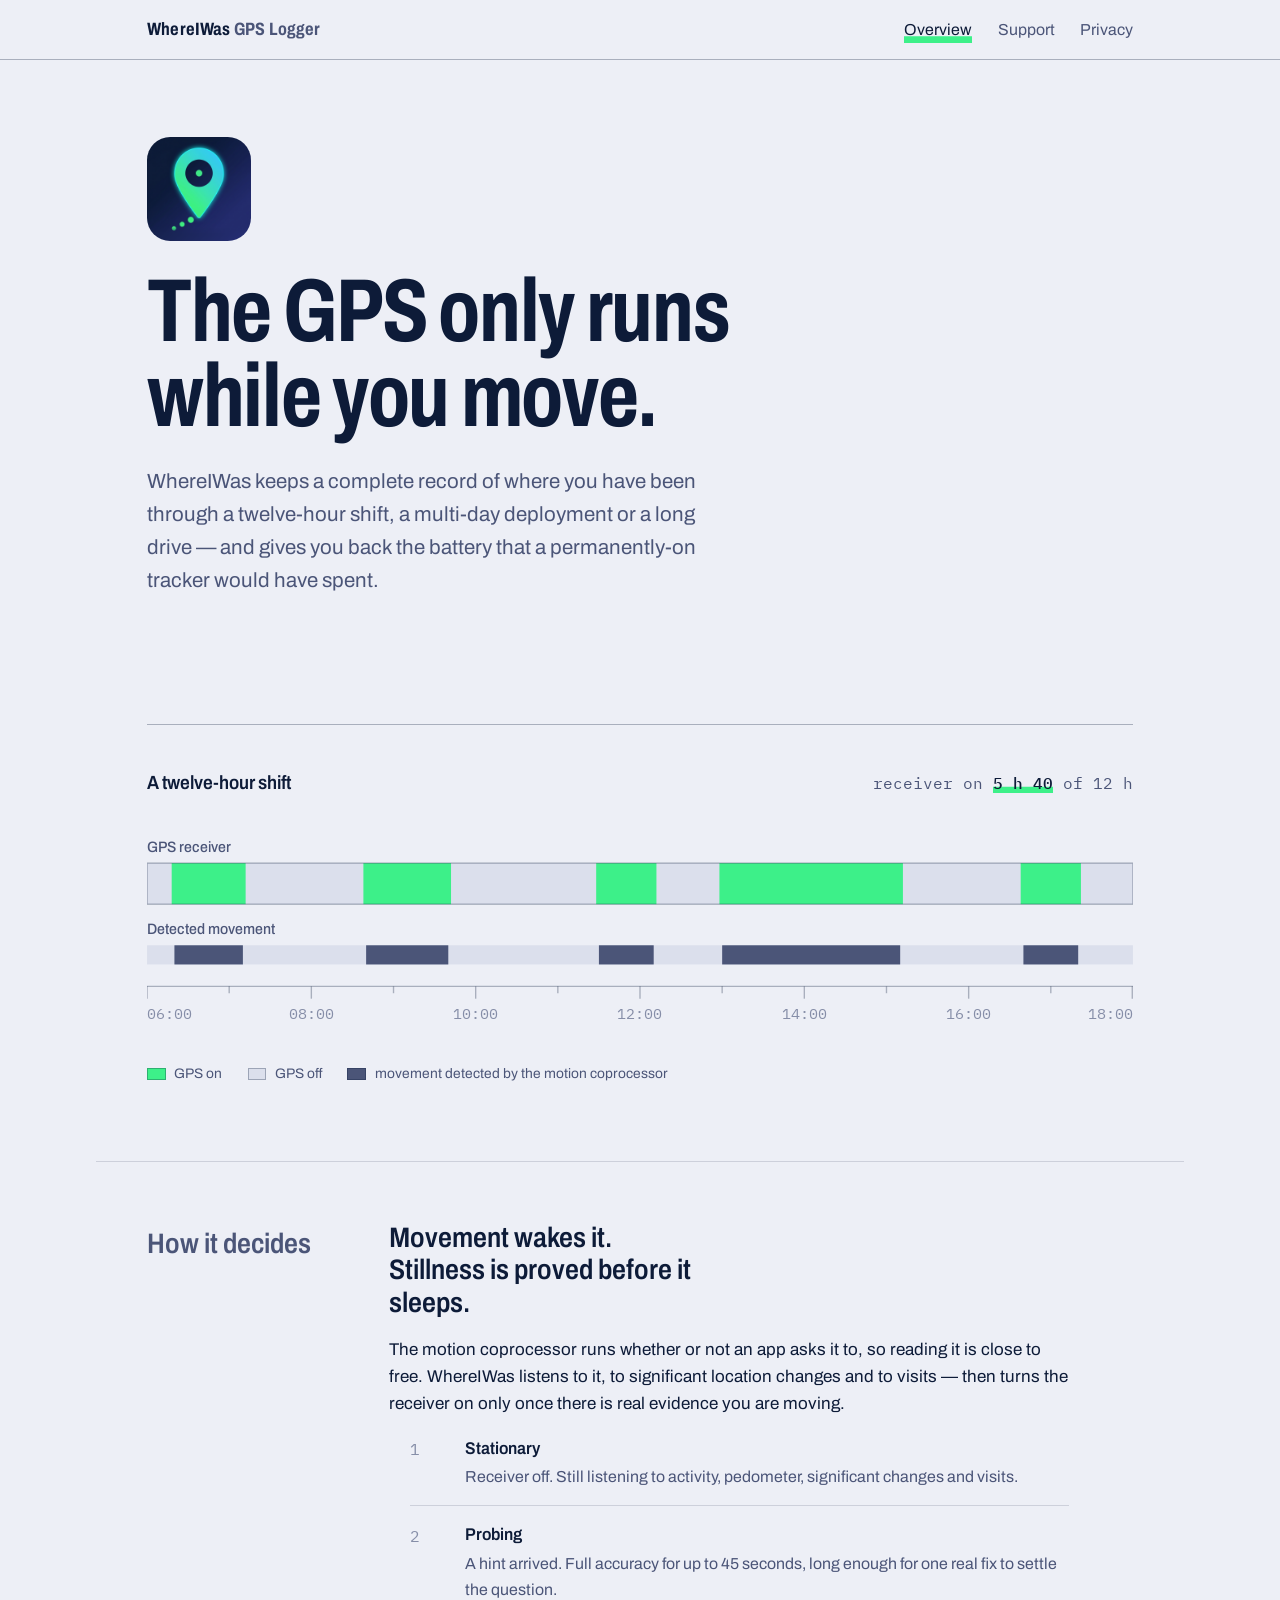
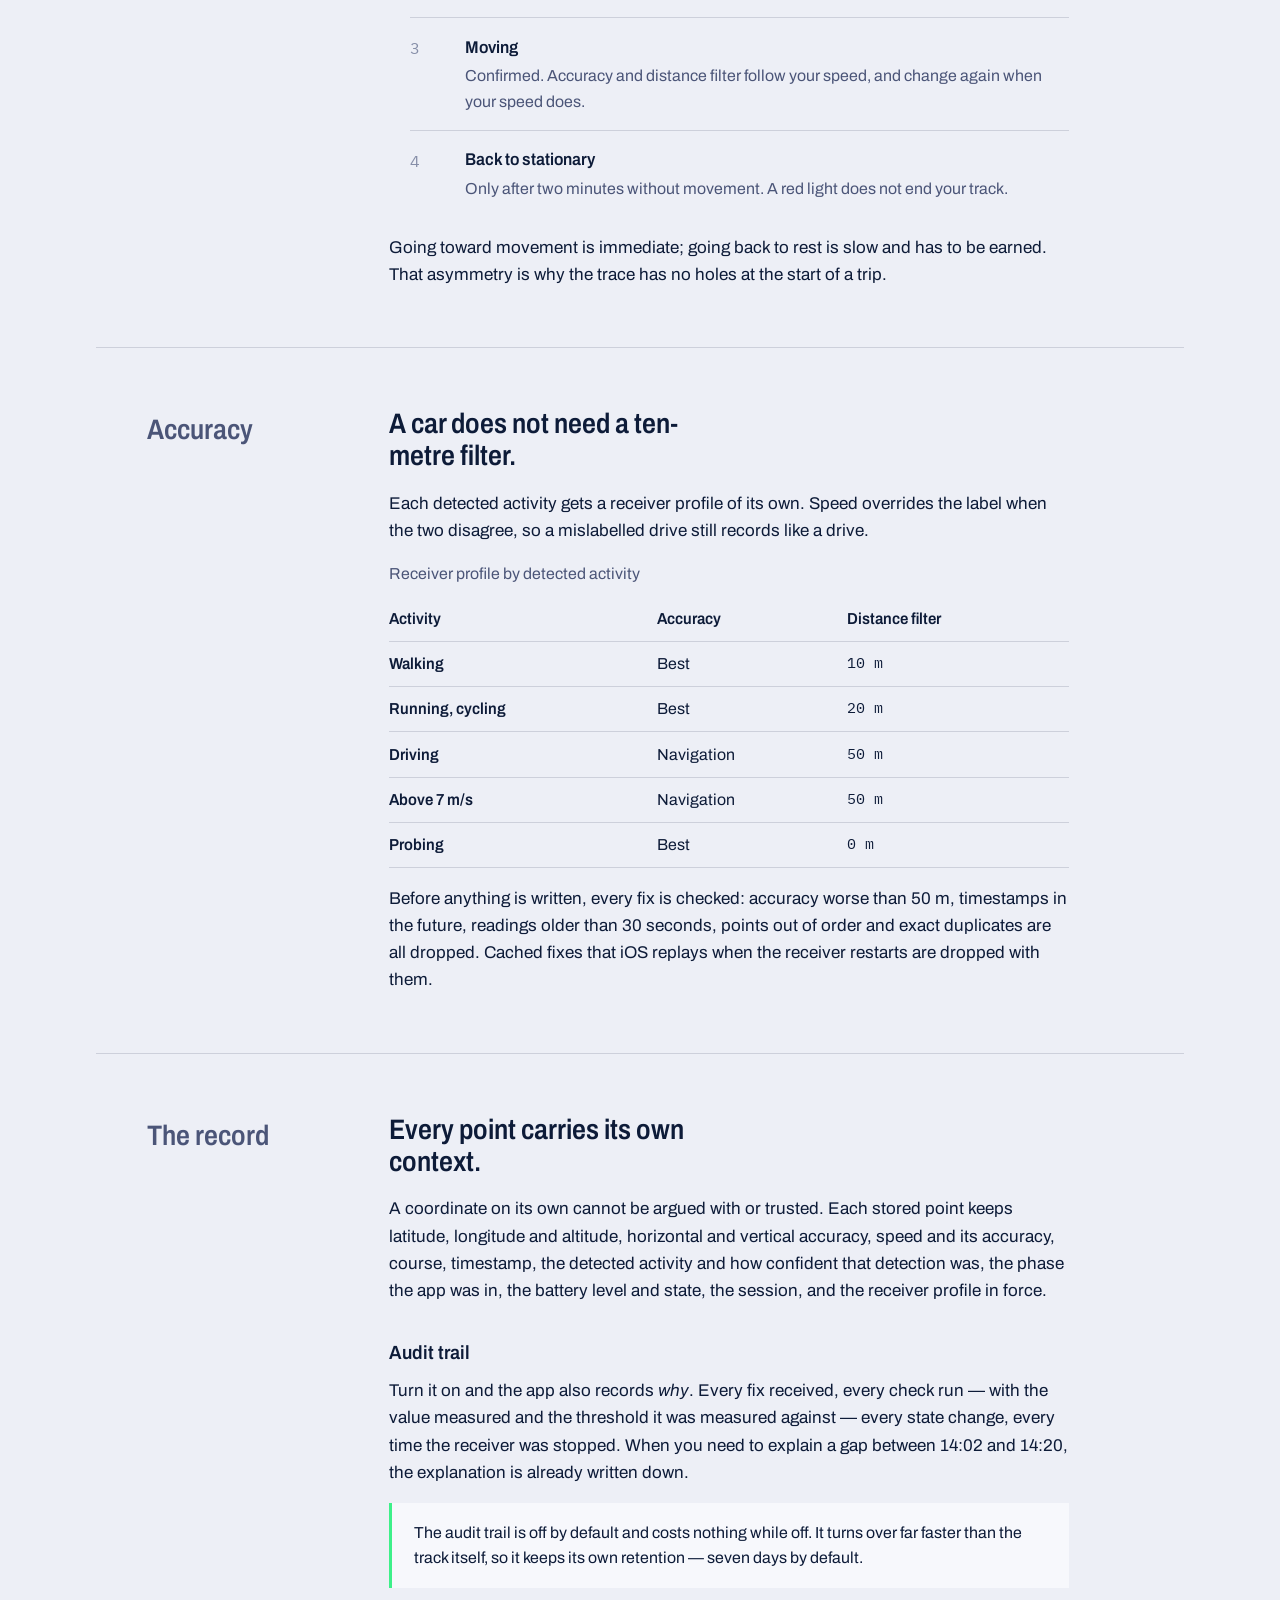
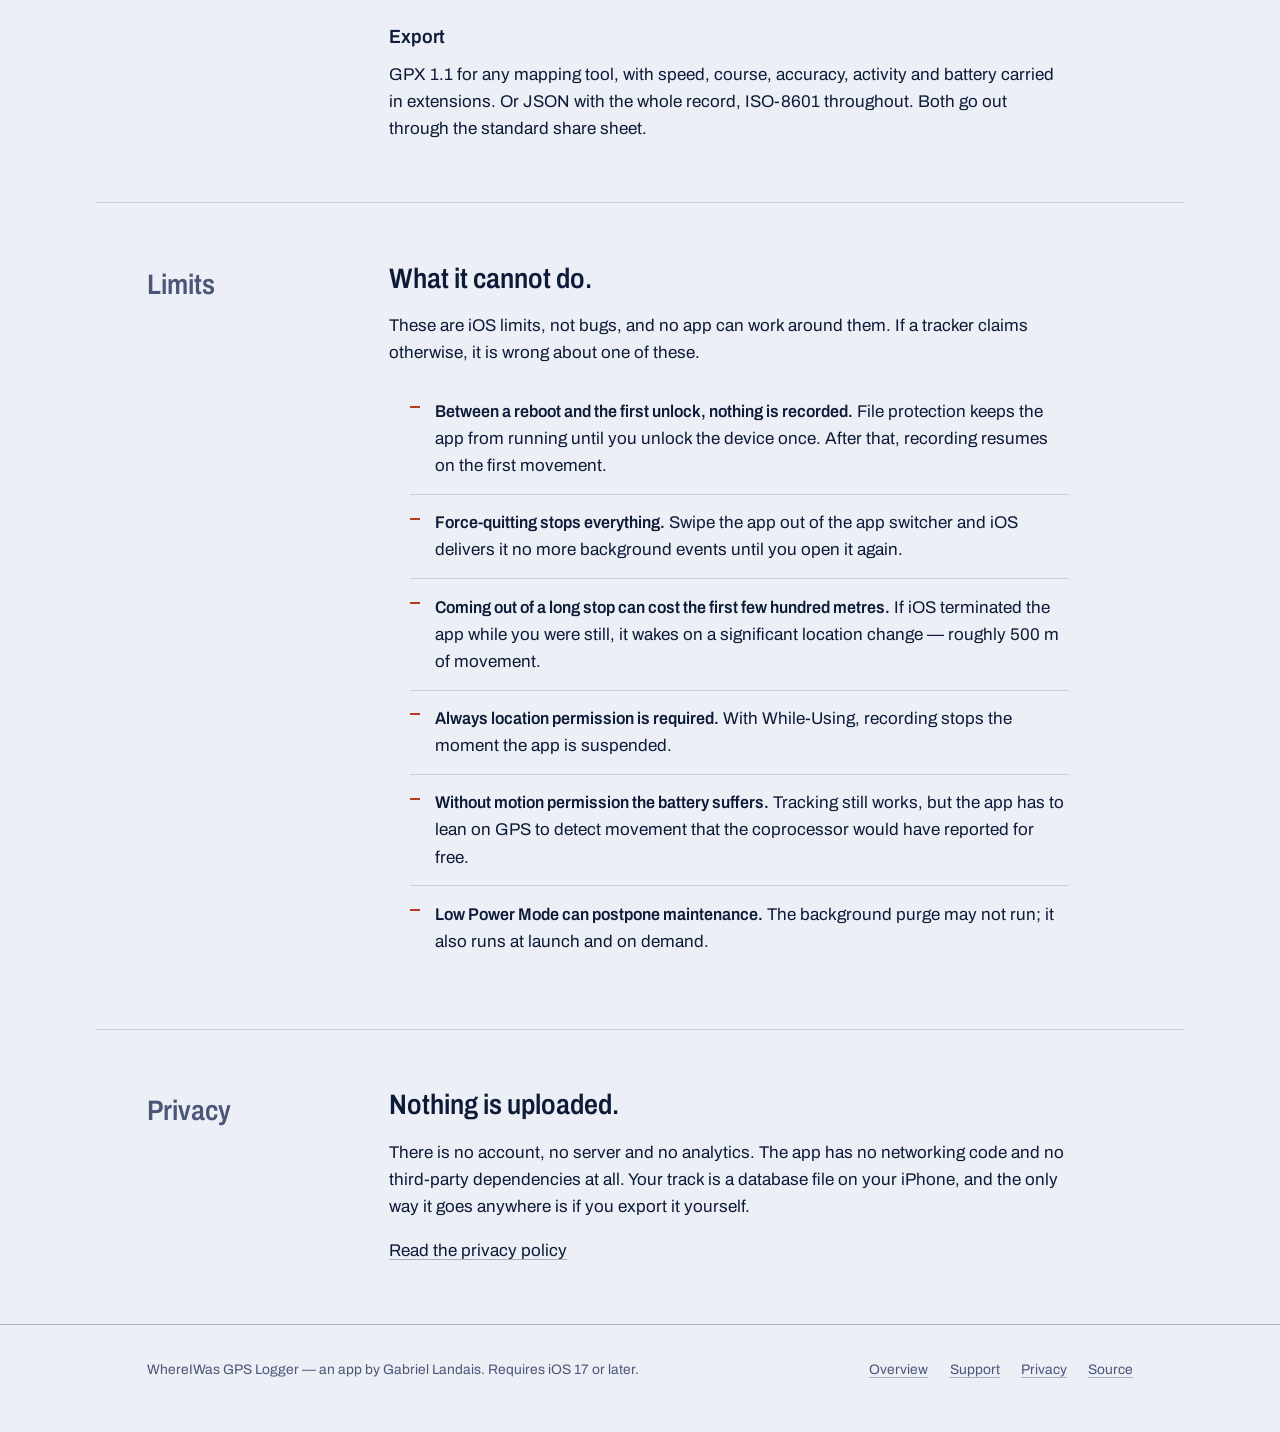
==== docs/index.html @ 90116ef5 "Add app icon and the GitHub Pages site - App icon (1024, no alpha) wired through ASSETCATALOG_COMPIL" ====
<!doctype html>
<html lang="en">
<head>
  <meta charset="utf-8">
  <meta name="viewport" content="width=device-width, initial-scale=1, viewport-fit=cover">
  <title>WhereIWas GPS Logger — the GPS only runs while you move</title>
  <meta name="description" content="An iPhone location logger built for long shifts: the GPS receiver runs only while you actually move, the track survives termination and reboot, and every point is exportable as GPX or JSON. Nothing leaves the device.">
  <link rel="canonical" href="https://glandais.github.io/WhereIWas/">
  <link rel="icon" type="image/png" sizes="180x180" href="assets/appicon-180.png">
  <link rel="apple-touch-icon" href="assets/appicon-180.png">
  <meta name="theme-color" content="#EDEFF6">
  <meta property="og:type" content="website">
  <meta property="og:title" content="WhereIWas GPS Logger">
  <meta property="og:description" content="An iPhone location logger built for long shifts: the GPS receiver runs only while you actually move, the track survives termination and reboot, and every point is exportable as GPX or JSON. Nothing leaves the device.">
  <meta property="og:url" content="https://glandais.github.io/WhereIWas/">
  <link rel="preconnect" href="https://fonts.googleapis.com">
  <link rel="preconnect" href="https://fonts.gstatic.com" crossorigin>
  <link rel="stylesheet" href="assets/style.css">
</head>
<body>
  <header class="masthead">
    <div class="container masthead__inner">
      <a class="wordmark" href="./"><b>WhereIWas</b> <span>GPS Logger</span></a>
      <nav class="nav" aria-label="Primary">
        <a href="./" aria-current="page">Overview</a>
        <a href="support/">Support</a>
        <a href="privacy/">Privacy</a>
      </nav>
    </div>
  </header>
  <main>
    <section class="hero container">
      <img class="hero__icon" src="assets/appicon-512.png" width="112" height="112"
           alt="WhereIWas app icon: a location pin with a fading trail of points behind it.">
      <h1>The GPS only runs while you move.</h1>
      <p>
        WhereIWas keeps a complete record of where you have been through a
        twelve-hour shift, a multi-day deployment or a long drive — and gives
        you back the battery that a permanently-on tracker would have spent.
      </p>
    </section>

    <section class="container">
      <div class="shift">
        <div class="shift__head">
          <h2 class="shift__title">A twelve-hour shift</h2>
          <p class="shift__stat">receiver on <b>5 h 40</b> of 12 h</p>
        </div>
      <svg class="shift__chart" viewBox="0 0 720 152" role="img" aria-labelledby="shift-title shift-desc" preserveAspectRatio="xMidYMid meet">
        <title id="shift-title">GPS activity over a twelve-hour shift</title>
        <desc id="shift-desc">Across a twelve-hour shift the GPS receiver is on for five hours and forty minutes, in five stretches that line up with the periods of detected movement. It is off for the remaining six hours and twenty minutes.</desc>
        <rect x="0" y="22" width="720" height="30" fill="var(--paper-sink)"/>
        <rect x="18" y="22" width="54" height="30" fill="var(--accent)"/>
        <rect x="158" y="22" width="64" height="30" fill="var(--accent)"/>
        <rect x="328" y="22" width="44" height="30" fill="var(--accent)"/>
        <rect x="418" y="22" width="134" height="30" fill="var(--accent)"/>
        <rect x="638" y="22" width="44" height="30" fill="var(--accent)"/>
        <rect x="0" y="22" width="720" height="30" fill="none" stroke="var(--rule-strong)" stroke-width="1"/>
        <rect x="0" y="82" width="720" height="14" fill="var(--paper-sink)"/>
        <rect x="20" y="82" width="50" height="14" fill="var(--ink-mid)"/>
        <rect x="160" y="82" width="60" height="14" fill="var(--ink-mid)"/>
        <rect x="330" y="82" width="40" height="14" fill="var(--ink-mid)"/>
        <rect x="420" y="82" width="130" height="14" fill="var(--ink-mid)"/>
        <rect x="640" y="82" width="40" height="14" fill="var(--ink-mid)"/>
        <line x1="0" y1="112" x2="0" y2="121" stroke="var(--rule-strong)" stroke-width="1"/>
        <text x="0" y="136" text-anchor="start" class="shift__tick">06:00</text>
        <line x1="60" y1="112" x2="60" y2="117" stroke="var(--rule-strong)" stroke-width="1"/>
        <line x1="120" y1="112" x2="120" y2="121" stroke="var(--rule-strong)" stroke-width="1"/>
        <text x="120" y="136" text-anchor="middle" class="shift__tick">08:00</text>
        <line x1="180" y1="112" x2="180" y2="117" stroke="var(--rule-strong)" stroke-width="1"/>
        <line x1="240" y1="112" x2="240" y2="121" stroke="var(--rule-strong)" stroke-width="1"/>
        <text x="240" y="136" text-anchor="middle" class="shift__tick">10:00</text>
        <line x1="300" y1="112" x2="300" y2="117" stroke="var(--rule-strong)" stroke-width="1"/>
        <line x1="360" y1="112" x2="360" y2="121" stroke="var(--rule-strong)" stroke-width="1"/>
        <text x="360" y="136" text-anchor="middle" class="shift__tick">12:00</text>
        <line x1="420" y1="112" x2="420" y2="117" stroke="var(--rule-strong)" stroke-width="1"/>
        <line x1="480" y1="112" x2="480" y2="121" stroke="var(--rule-strong)" stroke-width="1"/>
        <text x="480" y="136" text-anchor="middle" class="shift__tick">14:00</text>
        <line x1="540" y1="112" x2="540" y2="117" stroke="var(--rule-strong)" stroke-width="1"/>
        <line x1="600" y1="112" x2="600" y2="121" stroke="var(--rule-strong)" stroke-width="1"/>
        <text x="600" y="136" text-anchor="middle" class="shift__tick">16:00</text>
        <line x1="660" y1="112" x2="660" y2="117" stroke="var(--rule-strong)" stroke-width="1"/>
        <line x1="719.5" y1="112" x2="719.5" y2="121" stroke="var(--rule-strong)" stroke-width="1"/>
        <line x1="0" y1="112" x2="720" y2="112" stroke="var(--rule-strong)" stroke-width="1"/>
      <text x="720" y="136" text-anchor="end" class="shift__tick">18:00</text>
        <text x="0" y="14" class="shift__band">GPS receiver</text>
        <text x="0" y="74" class="shift__band">Detected movement</text>
      </svg>
        <div class="shift__legend">
          <span><i class="swatch swatch--gps"></i> GPS on</span>
          <span><i class="swatch swatch--idle"></i> GPS off</span>
          <span><i class="swatch swatch--move"></i> movement detected by the motion coprocessor</span>
        </div>
      </div>
    </section>

    <section class="sheet container">
      <div class="sheet__grid">
        <h2 class="sheet__label">How it decides</h2>
        <div class="sheet__body">
          <h2>Movement wakes it. Stillness is proved before it sleeps.</h2>
          <p>
            The motion coprocessor runs whether or not an app asks it to, so
            reading it is close to free. WhereIWas listens to it, to significant
            location changes and to visits — then turns the receiver on only
            once there is real evidence you are moving.
          </p>
          <ol class="states">
            <li>
              <b class="states__name">Stationary</b>
              <span class="states__note">Receiver off. Still listening to activity, pedometer, significant changes and visits.</span>
            </li>
            <li>
              <b class="states__name">Probing</b>
              <span class="states__note">A hint arrived. Full accuracy for up to 45 seconds, long enough for one real fix to settle the question.</span>
            </li>
            <li>
              <b class="states__name">Moving</b>
              <span class="states__note">Confirmed. Accuracy and distance filter follow your speed, and change again when your speed does.</span>
            </li>
            <li>
              <b class="states__name">Back to stationary</b>
              <span class="states__note">Only after two minutes without movement. A red light does not end your track.</span>
            </li>
          </ol>
          <p>
            Going toward movement is immediate; going back to rest is slow and
            has to be earned. That asymmetry is why the trace has no holes at
            the start of a trip.
          </p>
        </div>
      </div>
    </section>

    <section class="sheet container">
      <div class="sheet__grid">
        <h2 class="sheet__label">Accuracy</h2>
        <div class="sheet__body">
          <h2>A car does not need a ten-metre filter.</h2>
          <p>
            Each detected activity gets a receiver profile of its own. Speed
            overrides the label when the two disagree, so a mislabelled drive
            still records like a drive.
          </p>
          <div class="scroll-x">
            <table class="spec">
            <caption>Receiver profile by detected activity</caption>
            <thead>
              <tr><th scope="col">Activity</th><th scope="col">Accuracy</th><th scope="col">Distance filter</th></tr>
            </thead>
            <tbody>
              <tr><th scope="row">Walking</th><td>Best</td><td class="num">10 m</td></tr>
              <tr><th scope="row">Running, cycling</th><td>Best</td><td class="num">20 m</td></tr>
              <tr><th scope="row">Driving</th><td>Navigation</td><td class="num">50 m</td></tr>
              <tr><th scope="row">Above 7 m/s</th><td>Navigation</td><td class="num">50 m</td></tr>
              <tr><th scope="row">Probing</th><td>Best</td><td class="num">0 m</td></tr>
            </tbody>
          </table>
          </div>
          <p>
            Before anything is written, every fix is checked: accuracy worse
            than 50 m, timestamps in the future, readings older than 30 seconds,
            points out of order and exact duplicates are all dropped. Cached
            fixes that iOS replays when the receiver restarts are dropped with
            them.
          </p>
        </div>
      </div>
    </section>

    <section class="sheet container">
      <div class="sheet__grid">
        <h2 class="sheet__label">The record</h2>
        <div class="sheet__body">
          <h2>Every point carries its own context.</h2>
          <p>
            A coordinate on its own cannot be argued with or trusted. Each
            stored point keeps latitude, longitude and altitude, horizontal and
            vertical accuracy, speed and its accuracy, course, timestamp, the
            detected activity and how confident that detection was, the phase
            the app was in, the battery level and state, the session, and the
            receiver profile in force.
          </p>
          <h3>Audit trail</h3>
          <p>
            Turn it on and the app also records <em>why</em>. Every fix
            received, every check run — with the value measured and the
            threshold it was measured against — every state change, every time
            the receiver was stopped. When you need to explain a gap between
            14:02 and 14:20, the explanation is already written down.
          </p>
          <div class="note">
            <p>
              The audit trail is off by default and costs nothing while off.
              It turns over far faster than the track itself, so it keeps its
              own retention — seven days by default.
            </p>
          </div>
          <h3>Export</h3>
          <p>
            GPX 1.1 for any mapping tool, with speed, course, accuracy,
            activity and battery carried in extensions. Or JSON with the whole
            record, ISO-8601 throughout. Both go out through the standard share
            sheet.
          </p>
        </div>
      </div>
    </section>

    <section class="sheet container">
      <div class="sheet__grid">
        <h2 class="sheet__label">Limits</h2>
        <div class="sheet__body">
          <h2>What it cannot do.</h2>
          <p>
            These are iOS limits, not bugs, and no app can work around them. If
            a tracker claims otherwise, it is wrong about one of these.
          </p>
          <ul class="limits">
            <li>
              <b>Between a reboot and the first unlock, nothing is recorded.</b>
              File protection keeps the app from running until you unlock the
              device once. After that, recording resumes on the first movement.
            </li>
            <li>
              <b>Force-quitting stops everything.</b> Swipe the app out of the
              app switcher and iOS delivers it no more background events until
              you open it again.
            </li>
            <li>
              <b>Coming out of a long stop can cost the first few hundred metres.</b>
              If iOS terminated the app while you were still, it wakes on a
              significant location change — roughly 500 m of movement.
            </li>
            <li>
              <b>Always location permission is required.</b> With
              While-Using, recording stops the moment the app is suspended.
            </li>
            <li>
              <b>Without motion permission the battery suffers.</b> Tracking
              still works, but the app has to lean on GPS to detect movement
              that the coprocessor would have reported for free.
            </li>
            <li>
              <b>Low Power Mode can postpone maintenance.</b> The background
              purge may not run; it also runs at launch and on demand.
            </li>
          </ul>
        </div>
      </div>
    </section>

    <section class="sheet container">
      <div class="sheet__grid">
        <h2 class="sheet__label">Privacy</h2>
        <div class="sheet__body">
          <h2>Nothing is uploaded.</h2>
          <p>
            There is no account, no server and no analytics. The app has no
            networking code and no third-party dependencies at all. Your track
            is a database file on your iPhone, and the only way it goes
            anywhere is if you export it yourself.
          </p>
          <p><a href="privacy/">Read the privacy policy</a></p>
        </div>
      </div>
    </section>
  </main>
  <footer class="footer">
    <div class="container footer__inner">
      <span>WhereIWas GPS Logger — an app by Gabriel Landais. Requires iOS 17 or later.</span>
      <nav aria-label="Footer">
        <a href="./">Overview</a>
        <a href="support/">Support</a>
        <a href="privacy/">Privacy</a>
        <a href="https://github.com/glandais/WhereIWas">Source</a>
      </nav>
    </div>
  </footer>
</body>
</html>
---- docs/assets/style.css ----
/* ============================================================
   WhereIWas — design system
   Field instrument. Navy ink on cold paper, pin green from the app icon.
   ============================================================ */

@import url('https://fonts.googleapis.com/css2?family=Archivo:wdth,wght@62..125,400..700&family=IBM+Plex+Mono:wght@400;500&display=swap');

:root {
  /* Sampled from the app icon: navy ground, green-to-cyan pin. */
  --paper:      #EDEFF6;
  --paper-lift: #F7F8FC;
  --paper-sink: #DBDFEC;
  --ink:        #0D1B38;
  --ink-mid:    #4B5578;
  --ink-faint:  #868EA8;
  --accent:     #3DF089;
  --accent-2:   #35CDEC;
  --signal:     #B93A1C;

  --rule:        rgba(13, 27, 56, 0.14);
  --rule-strong: rgba(13, 27, 56, 0.30);

  --font-sans: 'Archivo', 'Helvetica Neue', Arial, sans-serif;
  --font-mono: 'IBM Plex Mono', ui-monospace, 'SF Mono', Menlo, monospace;

  --fs-display: clamp(2.6rem, 7vw, 5.25rem);
  --fs-h1:      clamp(1.9rem, 3.6vw, 2.75rem);
  --fs-h2:      clamp(1.35rem, 2.2vw, 1.75rem);
  --fs-h3:      1.125rem;
  --fs-body:    1.0625rem;
  --fs-small:   0.9375rem;
  --fs-tiny:    0.8125rem;

  --col-label: 11rem;
  --gap-col:   3.25rem;
  --measure:   40rem;
  --wide:      64rem;

  color-scheme: light;
}

*, *::before, *::after { box-sizing: border-box; }
html, body { margin: 0; padding: 0; }
img, svg { display: block; max-width: 100%; }

html {
  background: var(--paper);
  color: var(--ink);
  font-family: var(--font-sans);
  font-size: 17px;
  line-height: 1.6;
  font-variation-settings: 'wdth' 100;
  -webkit-font-smoothing: antialiased;
  text-rendering: optimizeLegibility;
}

body {
  min-height: 100dvh;
  display: flex;
  flex-direction: column;
}

a { color: inherit; text-decoration-color: var(--rule-strong); text-underline-offset: 0.2em; }
a:hover { text-decoration-color: currentColor; }

:focus-visible {
  outline: 2px solid var(--ink);
  outline-offset: 3px;
}

.container {
  width: 100%;
  max-width: var(--wide);
  margin-inline: auto;
  padding-inline: clamp(1.25rem, 5vw, 3rem);
}

/* ---------- header ---------- */

.masthead {
  border-bottom: 1px solid var(--rule-strong);
  position: sticky;
  top: 0;
  background: var(--paper);
  z-index: 10;
}

.masthead__inner {
  display: flex;
  align-items: baseline;
  justify-content: space-between;
  gap: 1.5rem;
  padding-block: 0.9rem;
  flex-wrap: wrap;
}

.wordmark {
  font-variation-settings: 'wdth' 78, 'wght' 700;
  font-size: 1.05rem;
  letter-spacing: 0.01em;
  text-decoration: none;
}

.wordmark b { font-weight: inherit; color: var(--ink); }
.wordmark span { color: var(--ink-mid); }

.nav {
  display: flex;
  gap: 1.5rem;
  font-size: var(--fs-small);
  color: var(--ink-mid);
}

.nav a { text-decoration: none; }
.nav a:hover { text-decoration: underline; }
.nav a[aria-current='page'] {
  color: var(--ink);
  box-shadow: inset 0 -0.42em 0 var(--accent);
}

/* ---------- hero ---------- */

.hero { padding-block: clamp(2.5rem, 6vw, 4.5rem) clamp(2rem, 4vw, 3rem); }

.hero__icon {
  width: clamp(72px, 9vw, 104px);
  height: auto;
  border-radius: 22.37%;   /* the iOS squircle, near enough */
  margin-bottom: 1.75rem;
}

.hero h1 {
  font-size: var(--fs-display);
  font-variation-settings: 'wdth' 74, 'wght' 700;
  line-height: 0.95;
  letter-spacing: -0.015em;
  margin: 0 0 1.5rem;
  max-width: 16ch;
}

.hero p {
  font-size: clamp(1.0625rem, 1.6vw, 1.25rem);
  color: var(--ink-mid);
  max-width: 46ch;
  margin: 0;
}

/* ---------- shift diagram ---------- */

.shift {
  margin-block: clamp(2.5rem, 6vw, 4.5rem);
  border-top: 1px solid var(--rule-strong);
  padding-block: 1.75rem 0;
}

.shift__head {
  display: flex;
  justify-content: space-between;
  align-items: baseline;
  gap: 1rem;
  flex-wrap: wrap;
  margin-bottom: 1.25rem;
}

.shift__title {
  font-size: var(--fs-h3);
  font-variation-settings: 'wdth' 88, 'wght' 600;
  margin: 0;
}

.shift__stat {
  font-family: var(--font-mono);
  font-size: var(--fs-small);
  color: var(--ink-mid);
}

.shift__stat b {
  font-weight: 500;
  color: var(--ink);
  box-shadow: inset 0 -0.4em 0 var(--accent);
}

.shift__legend {
  display: flex;
  gap: 1.5rem;
  flex-wrap: wrap;
  margin-top: 1.25rem;
  font-size: var(--fs-tiny);
  color: var(--ink-mid);
}

.shift__legend span {
  display: inline-flex;
  align-items: center;
  gap: 0.5rem;
}

.shift__chart { width: 100%; height: auto; }

.shift__band {
  font-family: var(--font-sans);
  font-size: 11px;
  font-variation-settings: 'wdth' 92, 'wght' 500;
  fill: var(--ink-mid);
}

.shift__tick {
  font-family: var(--font-mono);
  font-size: 11px;
  fill: var(--ink-faint);
}

.swatch {
  display: inline-block;
  width: 1.1rem;
  height: 0.7rem;
  flex: none;
  border: 1px solid var(--rule-strong);
}

.swatch--gps  { background: var(--accent); }
.swatch--idle { background: var(--paper-sink); }
.swatch--move { background: var(--ink-mid); }

/* ---------- sheet: label column + content ---------- */

.sheet {
  border-top: 1px solid var(--rule);
  padding-block: clamp(2.25rem, 5vw, 3.5rem);
}

.sheet__grid {
  display: grid;
  grid-template-columns: var(--col-label) minmax(0, 1fr);
  gap: 0 var(--gap-col);
  align-items: start;
}

.sheet__label {
  font-size: var(--fs-small);
  font-variation-settings: 'wdth' 88, 'wght' 500;
  color: var(--ink-mid);
  margin: 0;
  padding-top: 0.35rem;
}

.sheet__body { max-width: var(--measure); min-width: 0; }

.sheet__body > :first-child { margin-top: 0; }
.sheet__body > :last-child { margin-bottom: 0; }

.sheet h2 {
  font-size: var(--fs-h2);
  font-variation-settings: 'wdth' 84, 'wght' 600;
  line-height: 1.15;
  margin: 0 0 1rem;
  max-width: 22ch;
}

.sheet h3 {
  font-size: var(--fs-h3);
  font-variation-settings: 'wdth' 92, 'wght' 600;
  margin: 2rem 0 0.5rem;
}

.sheet p { margin: 0 0 1rem; }

.sheet ul, .sheet ol { margin: 0 0 1rem; padding-left: 1.2rem; }
.sheet li { margin-bottom: 0.5rem; }
.sheet li::marker { color: var(--ink-faint); }

/* ---------- state sequence (a real sequence, hence numbered) ---------- */

.states { list-style: none; margin: 0; padding: 0; counter-reset: state; }

.states li {
  counter-increment: state;
  display: grid;
  grid-template-columns: 2.25rem minmax(0, 1fr);
  gap: 0 1rem;
  padding-block: 0.9rem;
  border-top: 1px solid var(--rule);
  margin: 0;
}

.states li:first-child { border-top: 0; padding-top: 0; }

.states li::before {
  content: counter(state);
  font-family: var(--font-mono);
  font-size: var(--fs-small);
  color: var(--ink-faint);
  padding-top: 0.15rem;
}

.states__name {
  grid-column: 2;
  font-variation-settings: 'wdth' 92, 'wght' 600;
  font-weight: 400;
  margin-bottom: 0.15rem;
}

.states__note {
  grid-column: 2;
  color: var(--ink-mid);
  font-size: var(--fs-small);
}

/* ---------- spec table ---------- */

.scroll-x {
  overflow-x: auto;
  margin-bottom: 1rem;
  -webkit-overflow-scrolling: touch;
}

.scroll-x .spec { margin-bottom: 0; min-width: 26rem; }

.spec {
  width: 100%;
  border-collapse: collapse;
  font-size: var(--fs-small);
  margin-bottom: 1rem;
}

.spec caption {
  text-align: left;
  color: var(--ink-mid);
  padding-bottom: 0.6rem;
}

.spec th, .spec td {
  text-align: left;
  padding: 0.55rem 1rem 0.55rem 0;
  border-bottom: 1px solid var(--rule);
  vertical-align: top;
}

.spec th {
  font-variation-settings: 'wdth' 92, 'wght' 600;
  white-space: nowrap;
}

.spec td:last-child { padding-right: 0; }

.spec .num {
  font-family: var(--font-mono);
  font-size: 0.875rem;
  white-space: nowrap;
}

/* ---------- limits ---------- */

.limits { list-style: none; margin: 0; padding: 0; }

.limits li {
  padding: 0.85rem 0 0.85rem 1.5rem;
  border-top: 1px solid var(--rule);
  position: relative;
  margin: 0;
}

.limits li:first-child { border-top: 0; }

.limits li::before {
  content: '';
  position: absolute;
  left: 0;
  top: 1.35rem;
  width: 0.6rem;
  height: 2px;
  background: var(--signal);
}

.limits b {
  font-variation-settings: 'wdth' 92, 'wght' 600;
  font-weight: 400;
}

/* ---------- contact list ---------- */

.contact { margin: 0; }
.contact dt {
  font-size: var(--fs-tiny);
  color: var(--ink-mid);
  margin-bottom: 0.15rem;
}
.contact dd {
  margin: 0 0 1rem;
  font-family: var(--font-mono);
  font-size: var(--fs-small);
  word-break: break-word;
}

/* ---------- document header for support / privacy ---------- */

.doc-head { padding-block: clamp(2.5rem, 6vw, 4rem) clamp(1.5rem, 3vw, 2.25rem); }

.doc-head h1 {
  font-size: var(--fs-h1);
  font-variation-settings: 'wdth' 76, 'wght' 700;
  line-height: 1.02;
  margin: 0 0 0.75rem;
  max-width: 18ch;
}

.doc-head p {
  margin: 0;
  color: var(--ink-mid);
  max-width: 52ch;
}

.doc-meta {
  font-family: var(--font-mono);
  font-size: var(--fs-tiny);
  color: var(--ink-faint);
  margin: 0 0 1.25rem;
}

/* ---------- callout ---------- */

.note {
  background: var(--paper-lift);
  border-left: 3px solid var(--accent);
  padding: 1rem 1.25rem;
  margin: 0 0 1rem;
  font-size: var(--fs-small);
}

.note p { margin: 0; }
.note p + p { margin-top: 0.6rem; }

/* ---------- footer ---------- */

.footer {
  margin-top: auto;
  border-top: 1px solid var(--rule-strong);
  padding-block: 2rem 3rem;
  font-size: var(--fs-tiny);
  color: var(--ink-mid);
}

.footer__inner {
  display: flex;
  justify-content: space-between;
  gap: 1.5rem;
  flex-wrap: wrap;
}

.footer nav { display: flex; gap: 1.25rem; }

/* ---------- responsive ---------- */

@media (max-width: 46rem) {
  .sheet__grid { grid-template-columns: minmax(0, 1fr); gap: 0; }
  .sheet__label {
    padding-top: 0;
    margin-bottom: 0.75rem;
    padding-bottom: 0.5rem;
    border-bottom: 1px solid var(--rule);
  }
  .hero h1 { max-width: none; }
}

@media (prefers-reduced-motion: reduce) {
  *, *::before, *::after {
    animation-duration: 0.01ms !important;
    animation-iteration-count: 1 !important;
    transition-duration: 0.01ms !important;
  }
}

@media print {
  .masthead, .footer nav { display: none; }
  html { background: #fff; font-size: 11pt; }
}
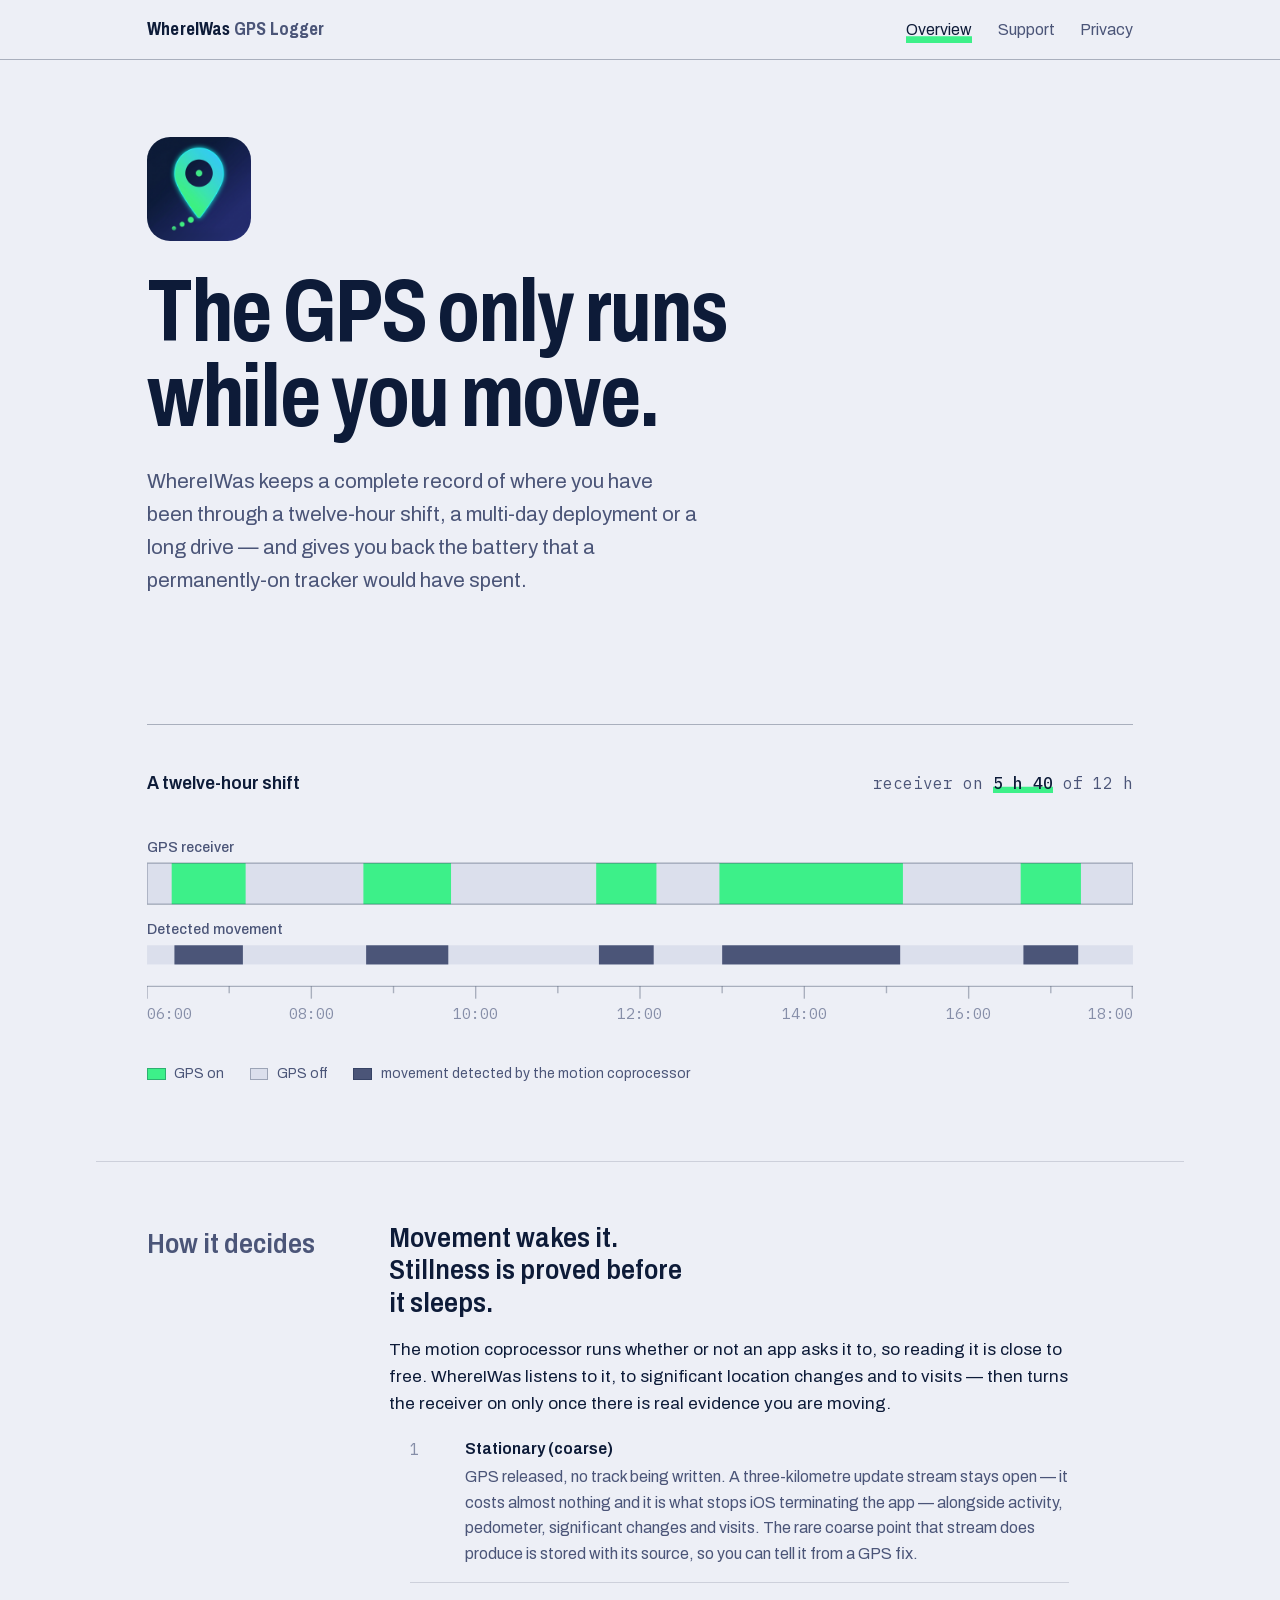
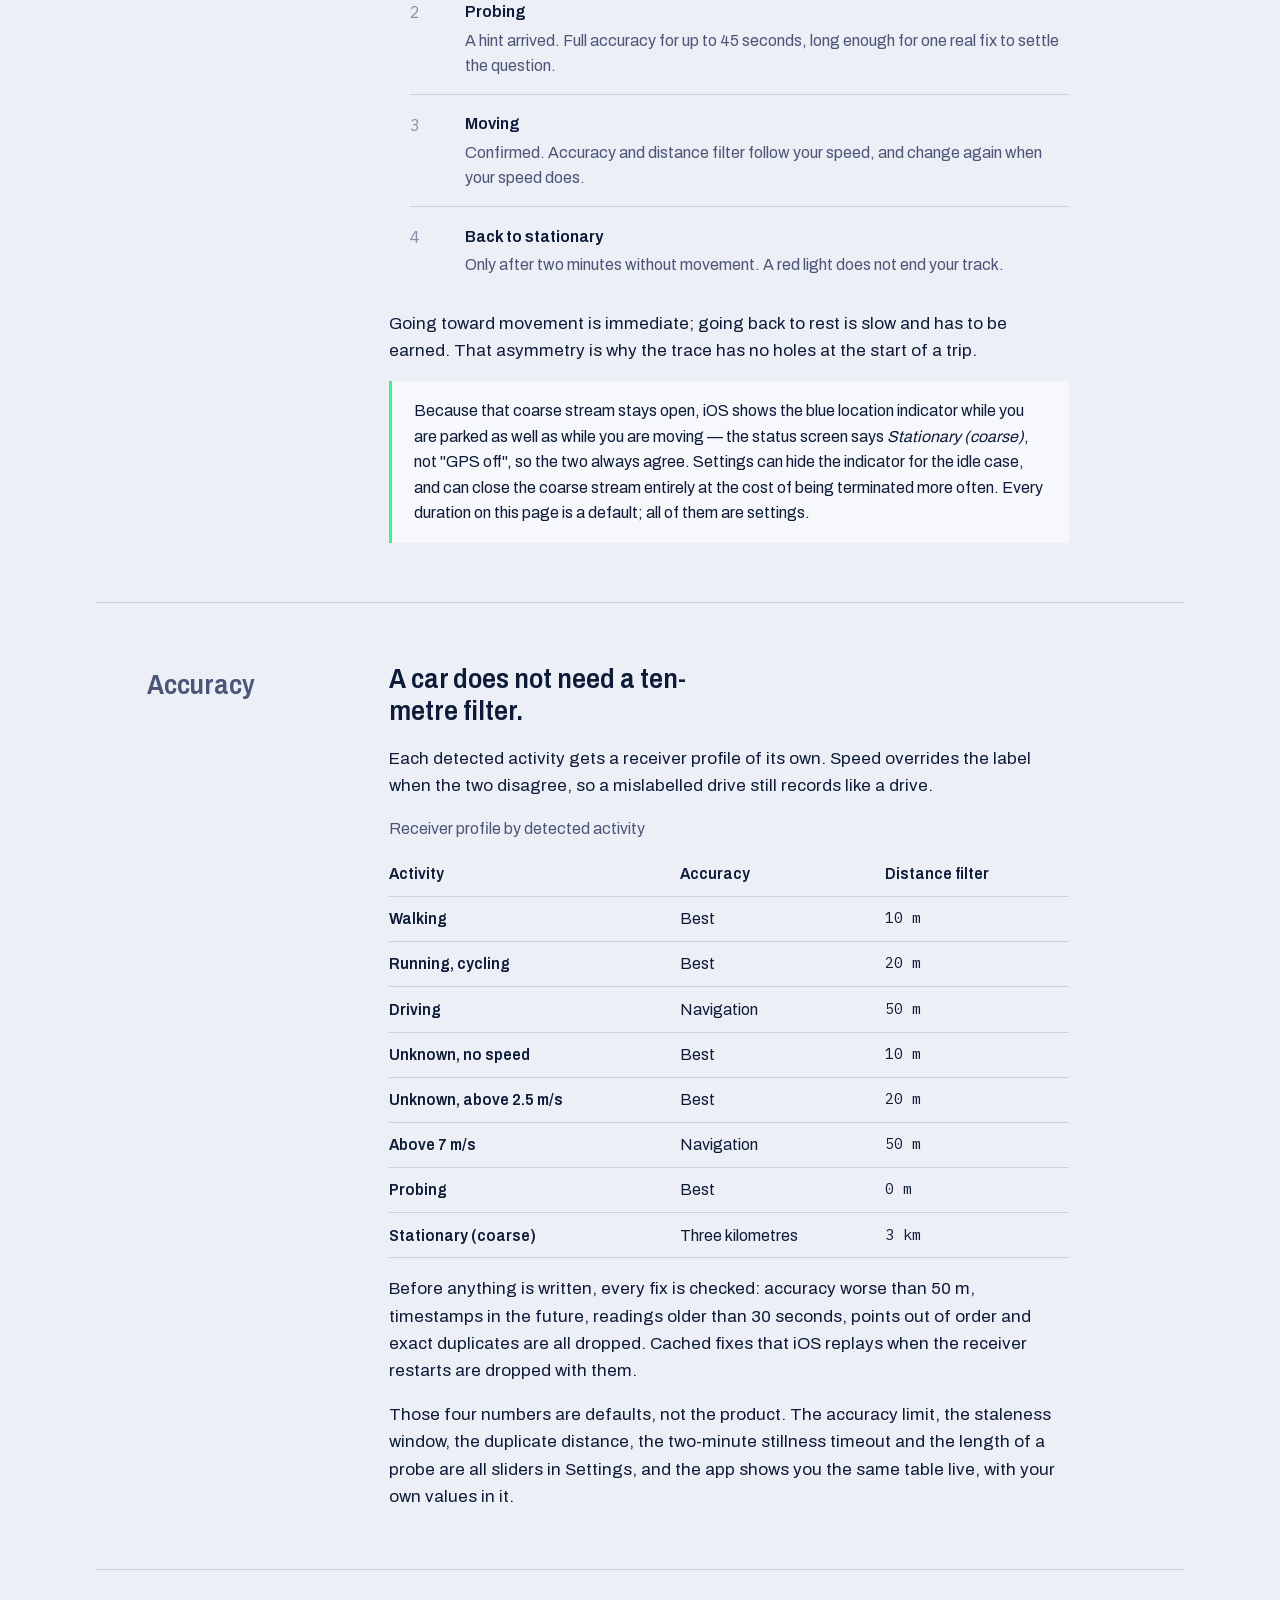
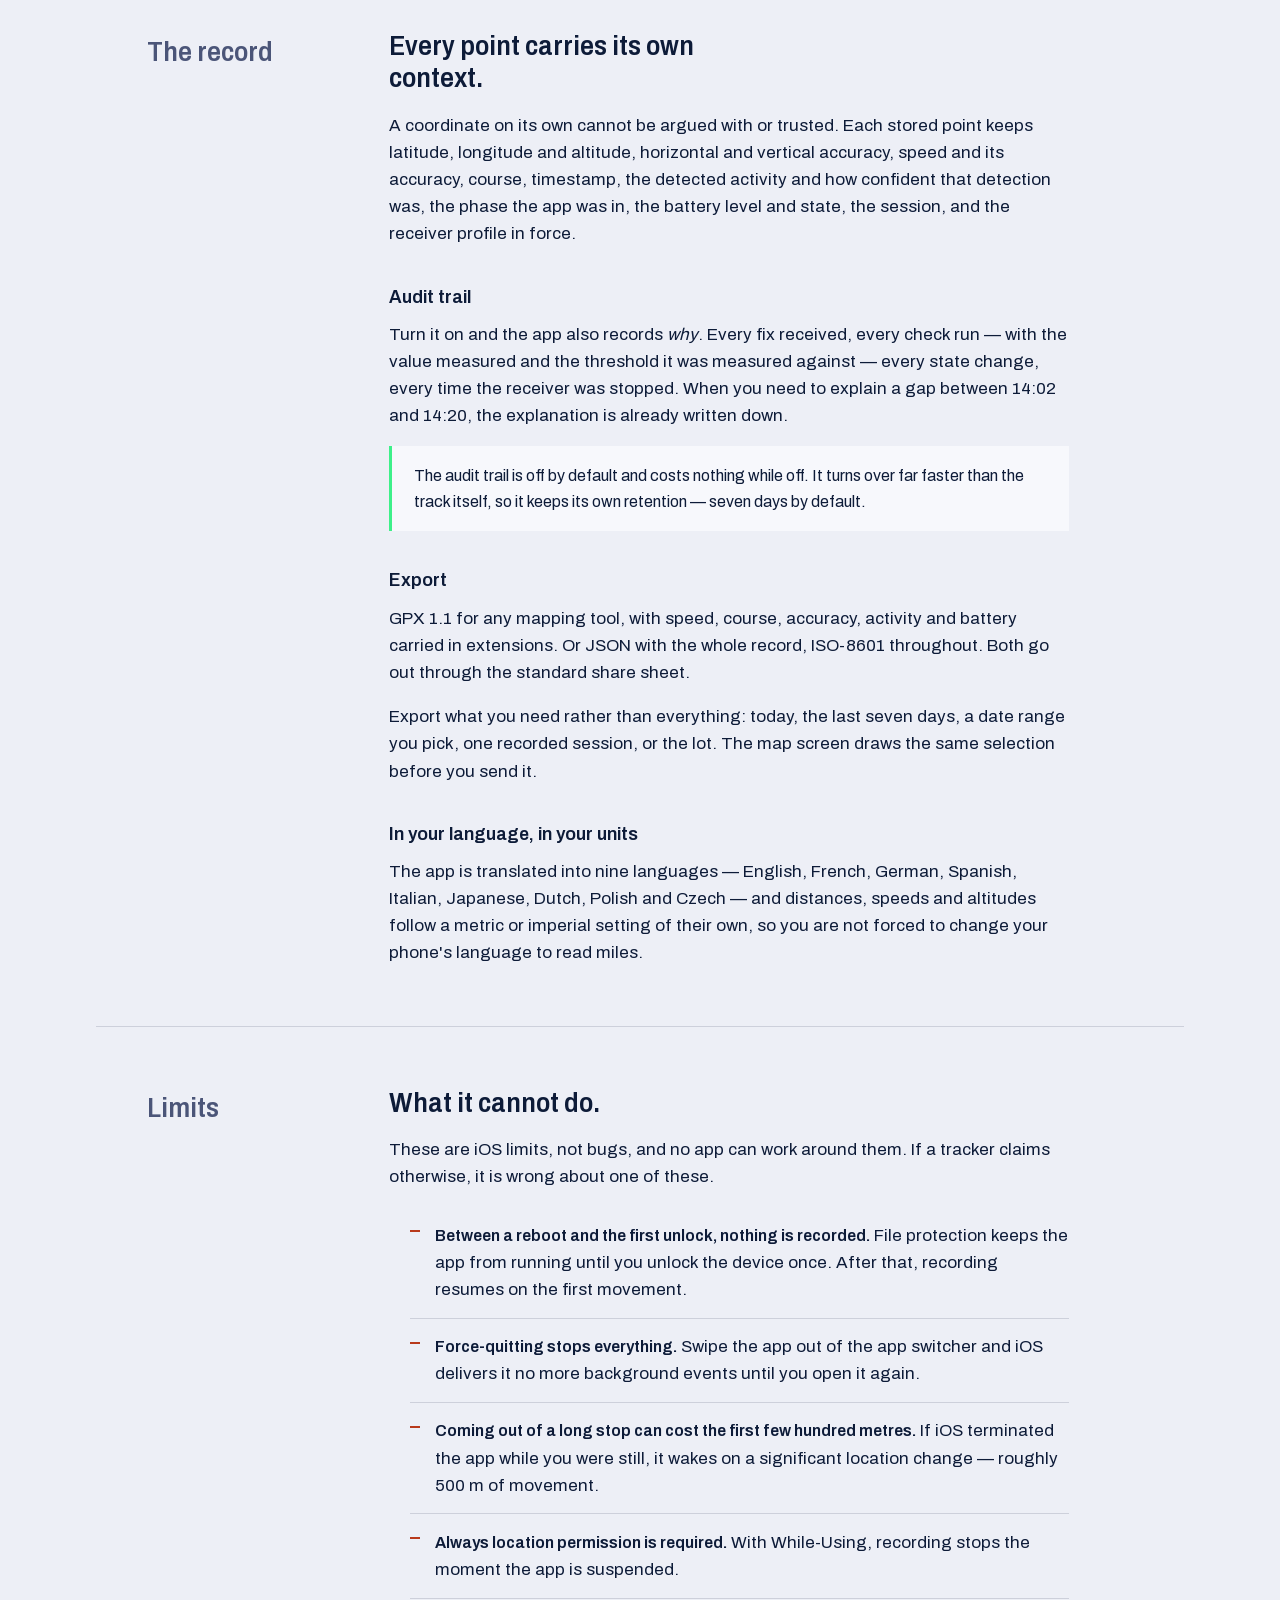
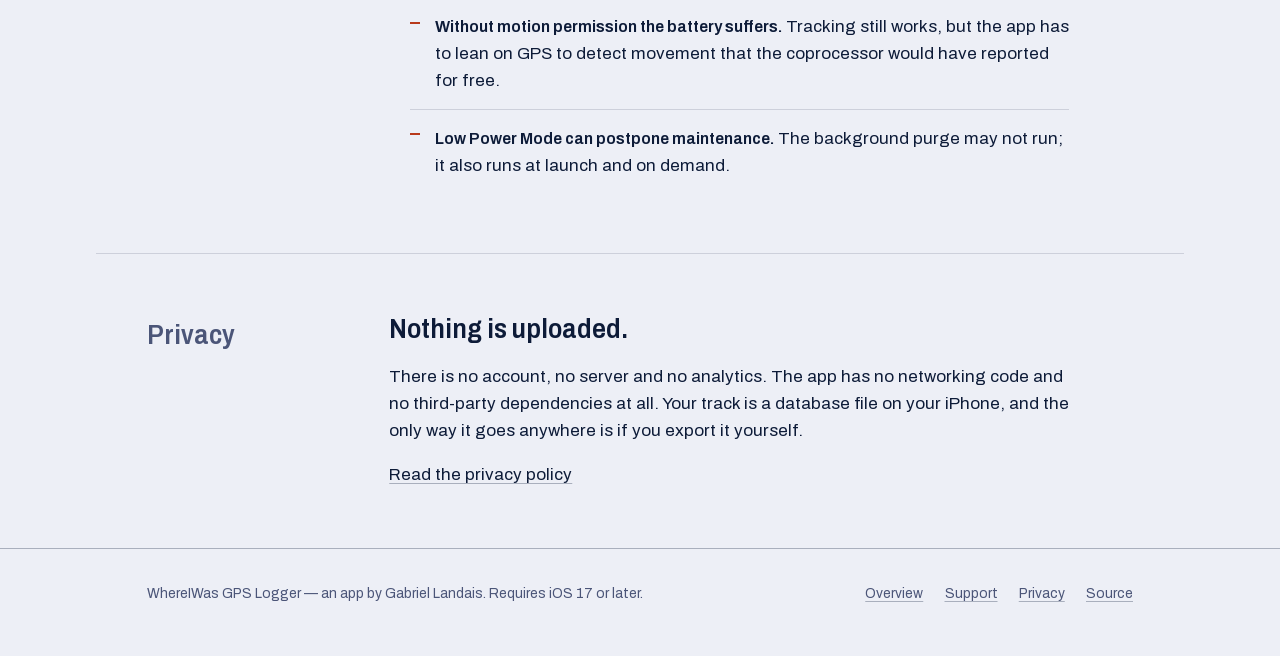
==== commit 8d0c1c74: "Stop telling the website the receiver is off The site has been touched once, on the day it was creat" ====
--- a/docs/index.html
+++ b/docs/index.html
@@ -13,8 +13,6 @@
   <meta property="og:title" content="WhereIWas GPS Logger">
   <meta property="og:description" content="An iPhone location logger built for long shifts: the GPS receiver runs only while you actually move, the track survives termination and reboot, and every point is exportable as GPX or JSON. Nothing leaves the device.">
   <meta property="og:url" content="https://glandais.github.io/WhereIWas/">
-  <link rel="preconnect" href="https://fonts.googleapis.com">
-  <link rel="preconnect" href="https://fonts.gstatic.com" crossorigin>
   <link rel="stylesheet" href="assets/style.css">
 </head>
 <body>
@@ -107,8 +105,8 @@
           </p>
           <ol class="states">
             <li>
-              <b class="states__name">Stationary</b>
-              <span class="states__note">Receiver off. Still listening to activity, pedometer, significant changes and visits.</span>
+              <b class="states__name">Stationary (coarse)</b>
+              <span class="states__note">GPS released, no track being written. A three-kilometre update stream stays open — it costs almost nothing and it is what stops iOS terminating the app — alongside activity, pedometer, significant changes and visits. The rare coarse point that stream does produce is stored with its source, so you can tell it from a GPS fix.</span>
             </li>
             <li>
               <b class="states__name">Probing</b>
@@ -128,6 +126,17 @@
             has to be earned. That asymmetry is why the trace has no holes at
             the start of a trip.
           </p>
+          <div class="note">
+            <p>
+              Because that coarse stream stays open, iOS shows the blue location
+              indicator while you are parked as well as while you are moving —
+              the status screen says <em>Stationary (coarse)</em>, not "GPS off",
+              so the two always agree. Settings can hide the indicator for the
+              idle case, and can close the coarse stream entirely at the cost of
+              being terminated more often. Every duration on this page is a
+              default; all of them are settings.
+            </p>
+          </div>
         </div>
       </div>
     </section>
@@ -152,8 +161,11 @@
               <tr><th scope="row">Walking</th><td>Best</td><td class="num">10 m</td></tr>
               <tr><th scope="row">Running, cycling</th><td>Best</td><td class="num">20 m</td></tr>
               <tr><th scope="row">Driving</th><td>Navigation</td><td class="num">50 m</td></tr>
+              <tr><th scope="row">Unknown, no speed</th><td>Best</td><td class="num">10 m</td></tr>
+              <tr><th scope="row">Unknown, above 2.5 m/s</th><td>Best</td><td class="num">20 m</td></tr>
               <tr><th scope="row">Above 7 m/s</th><td>Navigation</td><td class="num">50 m</td></tr>
               <tr><th scope="row">Probing</th><td>Best</td><td class="num">0 m</td></tr>
+              <tr><th scope="row">Stationary (coarse)</th><td>Three kilometres</td><td class="num">3 km</td></tr>
             </tbody>
           </table>
           </div>
@@ -163,6 +175,13 @@
             points out of order and exact duplicates are all dropped. Cached
             fixes that iOS replays when the receiver restarts are dropped with
             them.
+          </p>
+          <p>
+            Those four numbers are defaults, not the product. The accuracy
+            limit, the staleness window, the duplicate distance, the two-minute
+            stillness timeout and the length of a probe are all sliders in
+            Settings, and the app shows you the same table live, with your own
+            values in it.
           </p>
         </div>
       </div>
@@ -202,6 +221,19 @@
             activity and battery carried in extensions. Or JSON with the whole
             record, ISO-8601 throughout. Both go out through the standard share
             sheet.
+          </p>
+          <p>
+            Export what you need rather than everything: today, the last seven
+            days, a date range you pick, one recorded session, or the lot. The
+            map screen draws the same selection before you send it.
+          </p>
+          <h3>In your language, in your units</h3>
+          <p>
+            The app is translated into nine languages — English, French, German,
+            Spanish, Italian, Japanese, Dutch, Polish and Czech — and distances,
+            speeds and altitudes follow a metric or imperial setting of their
+            own, so you are not forced to change your phone's language to read
+            miles.
           </p>
         </div>
       </div>
--- a/docs/assets/style.css
+++ b/docs/assets/style.css
@@ -3,7 +3,66 @@
    Field instrument. Navy ink on cold paper, pin green from the app icon.
    ============================================================ */
 
-@import url('https://fonts.googleapis.com/css2?family=Archivo:wdth,wght@62..125,400..700&family=IBM+Plex+Mono:wght@400;500&display=swap');
+/* Fonts are served from this repo, not from Google: a page that promises
+   nothing leaves your device should not hand a visitor's IP to a third
+   party to render itself. Latin and Latin-Extended subsets only — the site
+   is English. */
+/* Archivo · latin-ext · self-hosted, no third-party request */
+@font-face {
+  font-family: 'Archivo';
+  font-style: normal;
+  font-weight: 400 700;
+  font-stretch: 62% 125%;
+  font-display: swap;
+  src: url('fonts/archivo-400-700-latin-ext.woff2') format('woff2');
+  unicode-range: U+0100-02BA, U+02BD-02C5, U+02C7-02CC, U+02CE-02D7, U+02DD-02FF, U+0304, U+0308, U+0329, U+1D00-1DBF, U+1E00-1E9F, U+1EF2-1EFF, U+2020, U+20A0-20AB, U+20AD-20C0, U+2113, U+2C60-2C7F, U+A720-A7FF;
+}
+/* Archivo · latin · self-hosted, no third-party request */
+@font-face {
+  font-family: 'Archivo';
+  font-style: normal;
+  font-weight: 400 700;
+  font-stretch: 62% 125%;
+  font-display: swap;
+  src: url('fonts/archivo-400-700-latin.woff2') format('woff2');
+  unicode-range: U+0000-00FF, U+0131, U+0152-0153, U+02BB-02BC, U+02C6, U+02DA, U+02DC, U+0304, U+0308, U+0329, U+2000-206F, U+20AC, U+2122, U+2191, U+2193, U+2212, U+2215, U+FEFF, U+FFFD;
+}
+/* IBM Plex Mono · latin-ext · self-hosted, no third-party request */
+@font-face {
+  font-family: 'IBM Plex Mono';
+  font-style: normal;
+  font-weight: 400;
+  font-display: swap;
+  src: url('fonts/ibm-plex-mono-400-latin-ext.woff2') format('woff2');
+  unicode-range: U+0100-02BA, U+02BD-02C5, U+02C7-02CC, U+02CE-02D7, U+02DD-02FF, U+0304, U+0308, U+0329, U+1D00-1DBF, U+1E00-1E9F, U+1EF2-1EFF, U+2020, U+20A0-20AB, U+20AD-20C0, U+2113, U+2C60-2C7F, U+A720-A7FF;
+}
+/* IBM Plex Mono · latin · self-hosted, no third-party request */
+@font-face {
+  font-family: 'IBM Plex Mono';
+  font-style: normal;
+  font-weight: 400;
+  font-display: swap;
+  src: url('fonts/ibm-plex-mono-400-latin.woff2') format('woff2');
+  unicode-range: U+0000-00FF, U+0131, U+0152-0153, U+02BB-02BC, U+02C6, U+02DA, U+02DC, U+0304, U+0308, U+0329, U+2000-206F, U+20AC, U+2122, U+2191, U+2193, U+2212, U+2215, U+FEFF, U+FFFD;
+}
+/* IBM Plex Mono · latin-ext · self-hosted, no third-party request */
+@font-face {
+  font-family: 'IBM Plex Mono';
+  font-style: normal;
+  font-weight: 500;
+  font-display: swap;
+  src: url('fonts/ibm-plex-mono-500-latin-ext.woff2') format('woff2');
+  unicode-range: U+0100-02BA, U+02BD-02C5, U+02C7-02CC, U+02CE-02D7, U+02DD-02FF, U+0304, U+0308, U+0329, U+1D00-1DBF, U+1E00-1E9F, U+1EF2-1EFF, U+2020, U+20A0-20AB, U+20AD-20C0, U+2113, U+2C60-2C7F, U+A720-A7FF;
+}
+/* IBM Plex Mono · latin · self-hosted, no third-party request */
+@font-face {
+  font-family: 'IBM Plex Mono';
+  font-style: normal;
+  font-weight: 500;
+  font-display: swap;
+  src: url('fonts/ibm-plex-mono-500-latin.woff2') format('woff2');
+  unicode-range: U+0000-00FF, U+0131, U+0152-0153, U+02BB-02BC, U+02C6, U+02DA, U+02DC, U+0304, U+0308, U+0329, U+2000-206F, U+20AC, U+2122, U+2191, U+2193, U+2212, U+2215, U+FEFF, U+FFFD;
+}
 
 :root {
   /* Sampled from the app icon: navy ground, green-to-cyan pin. */
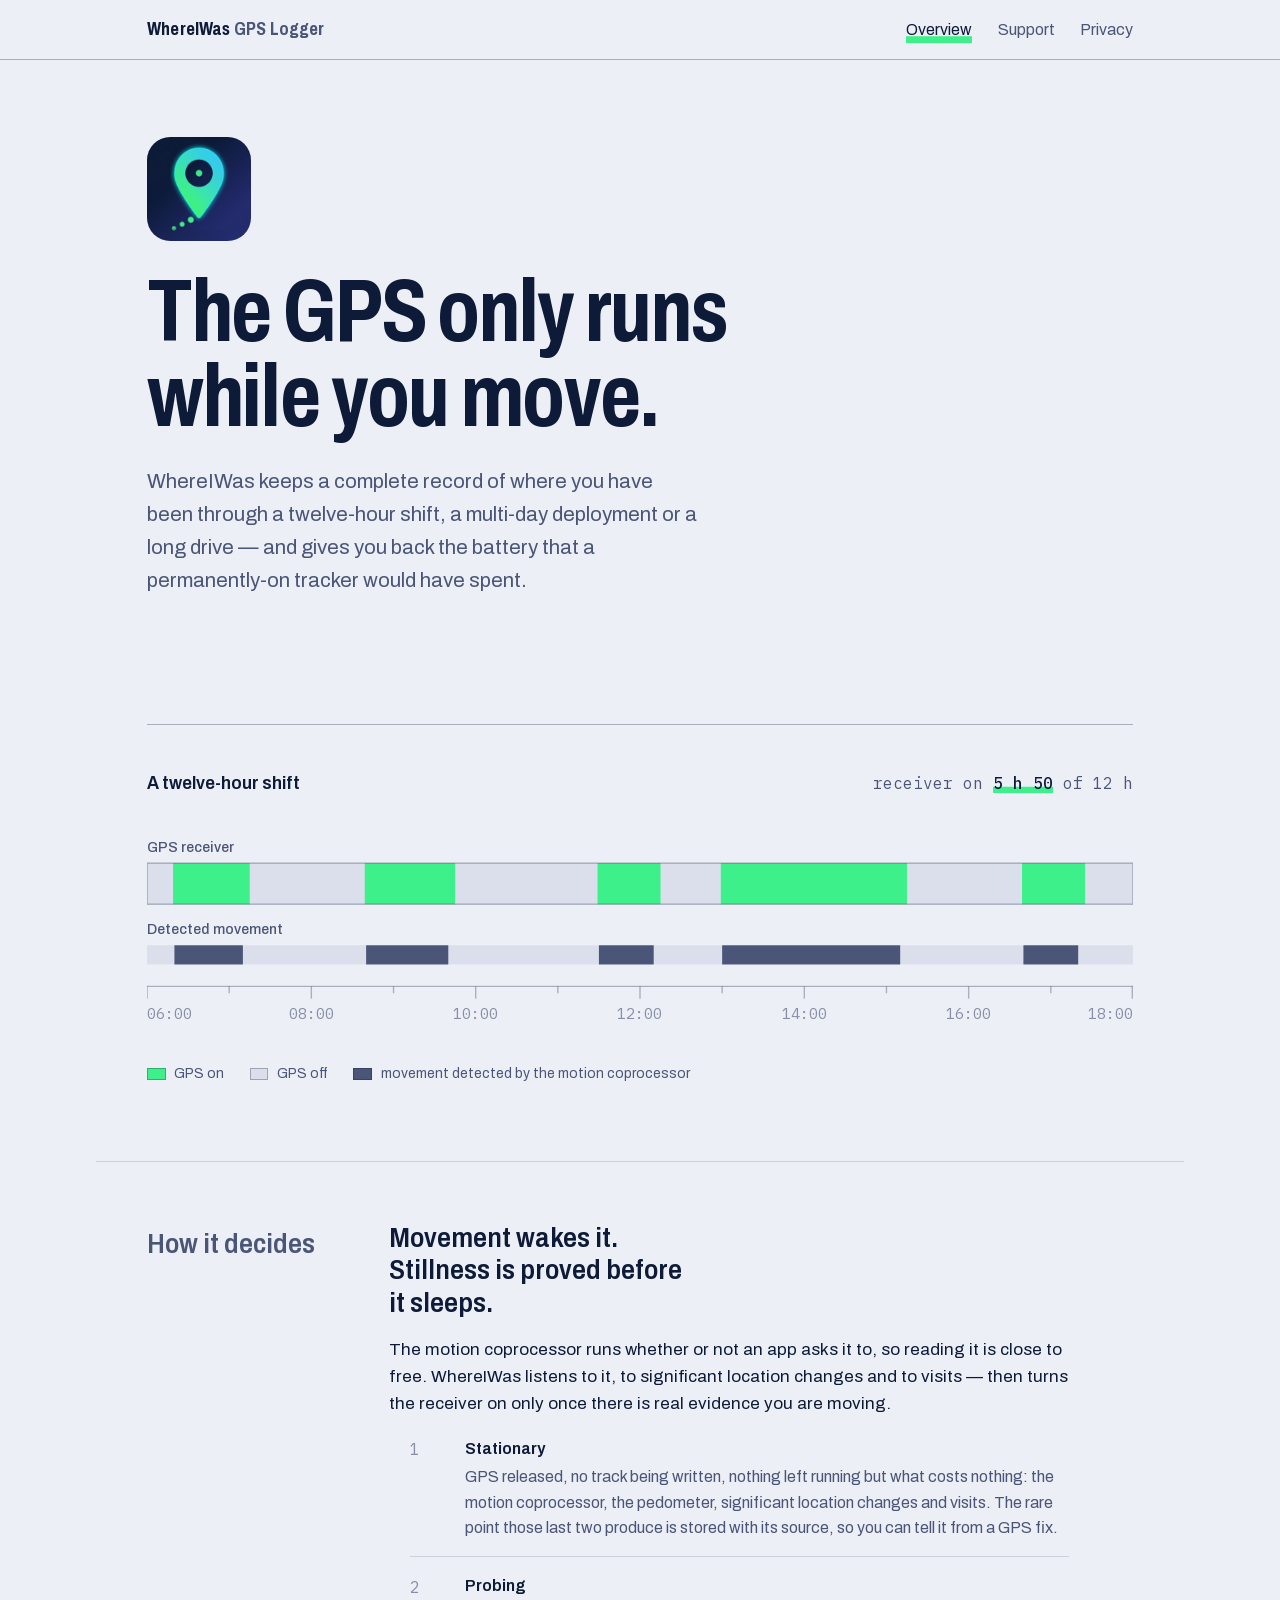
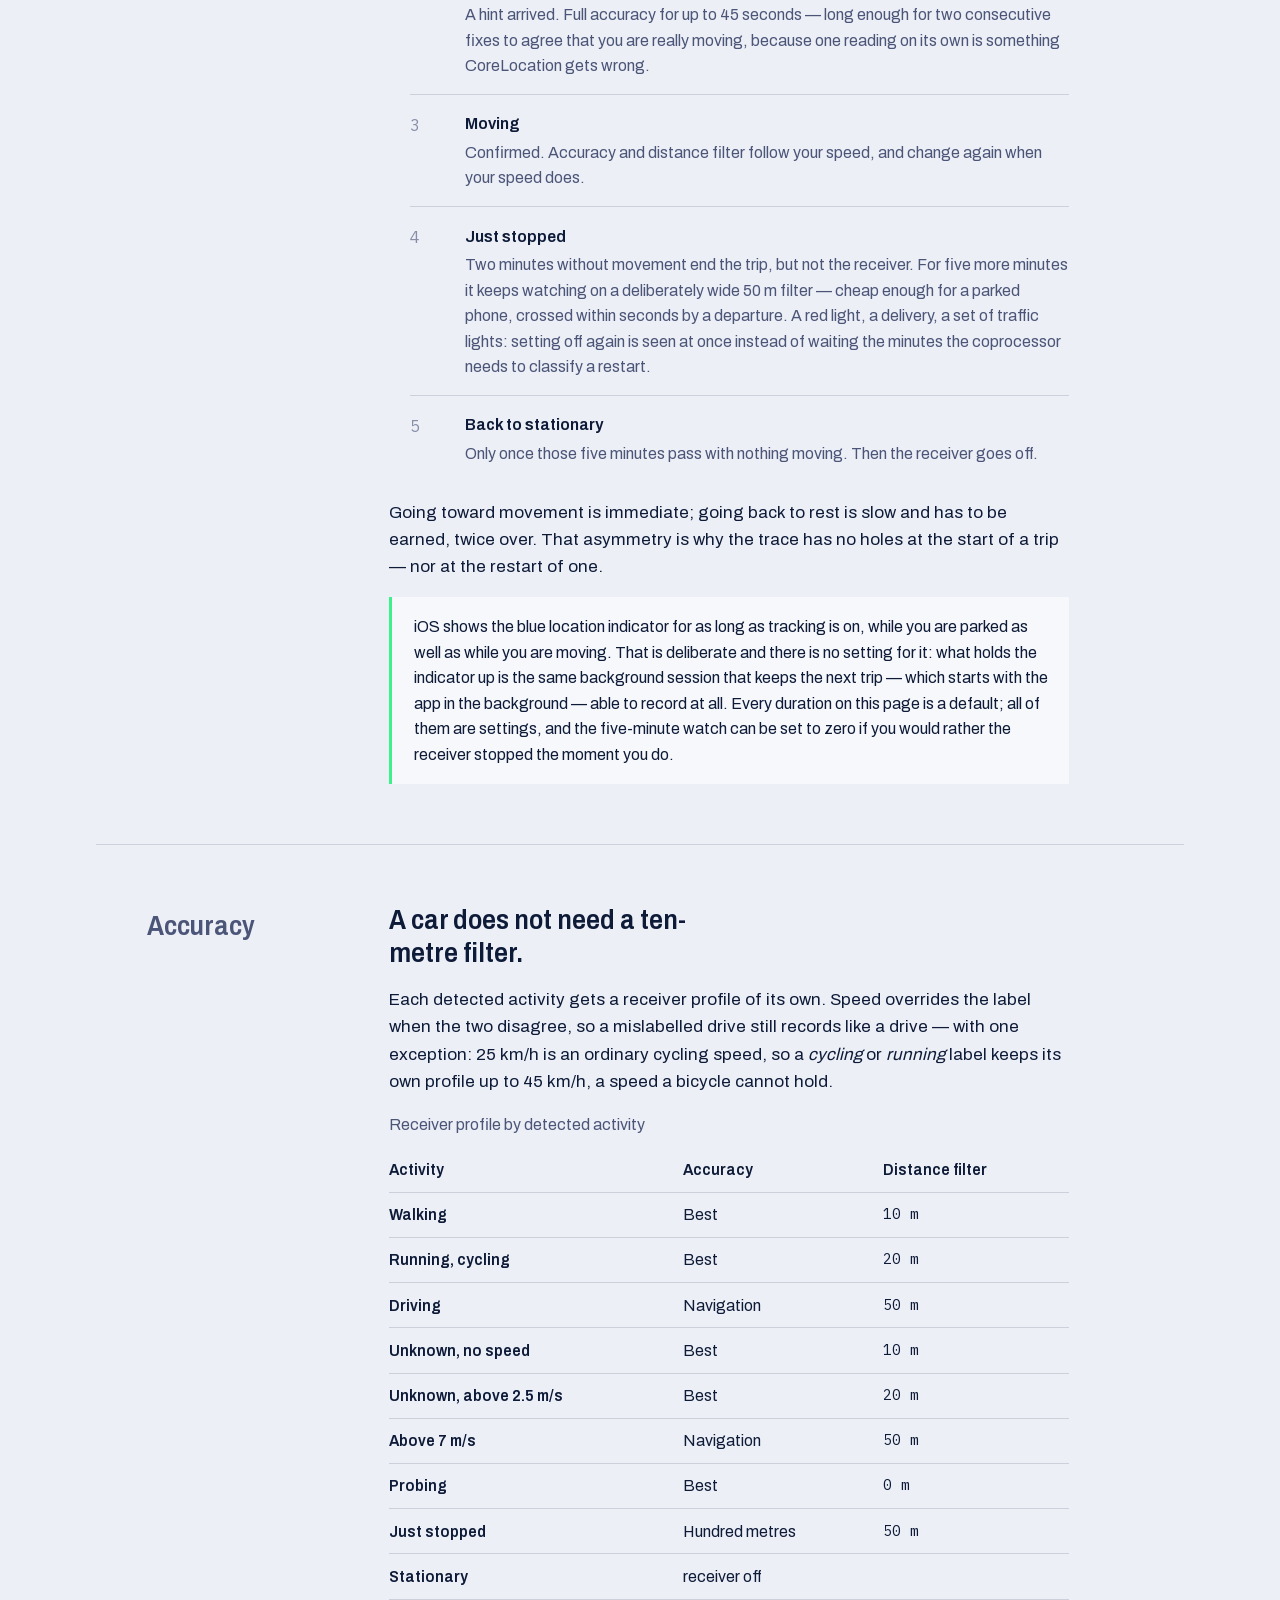
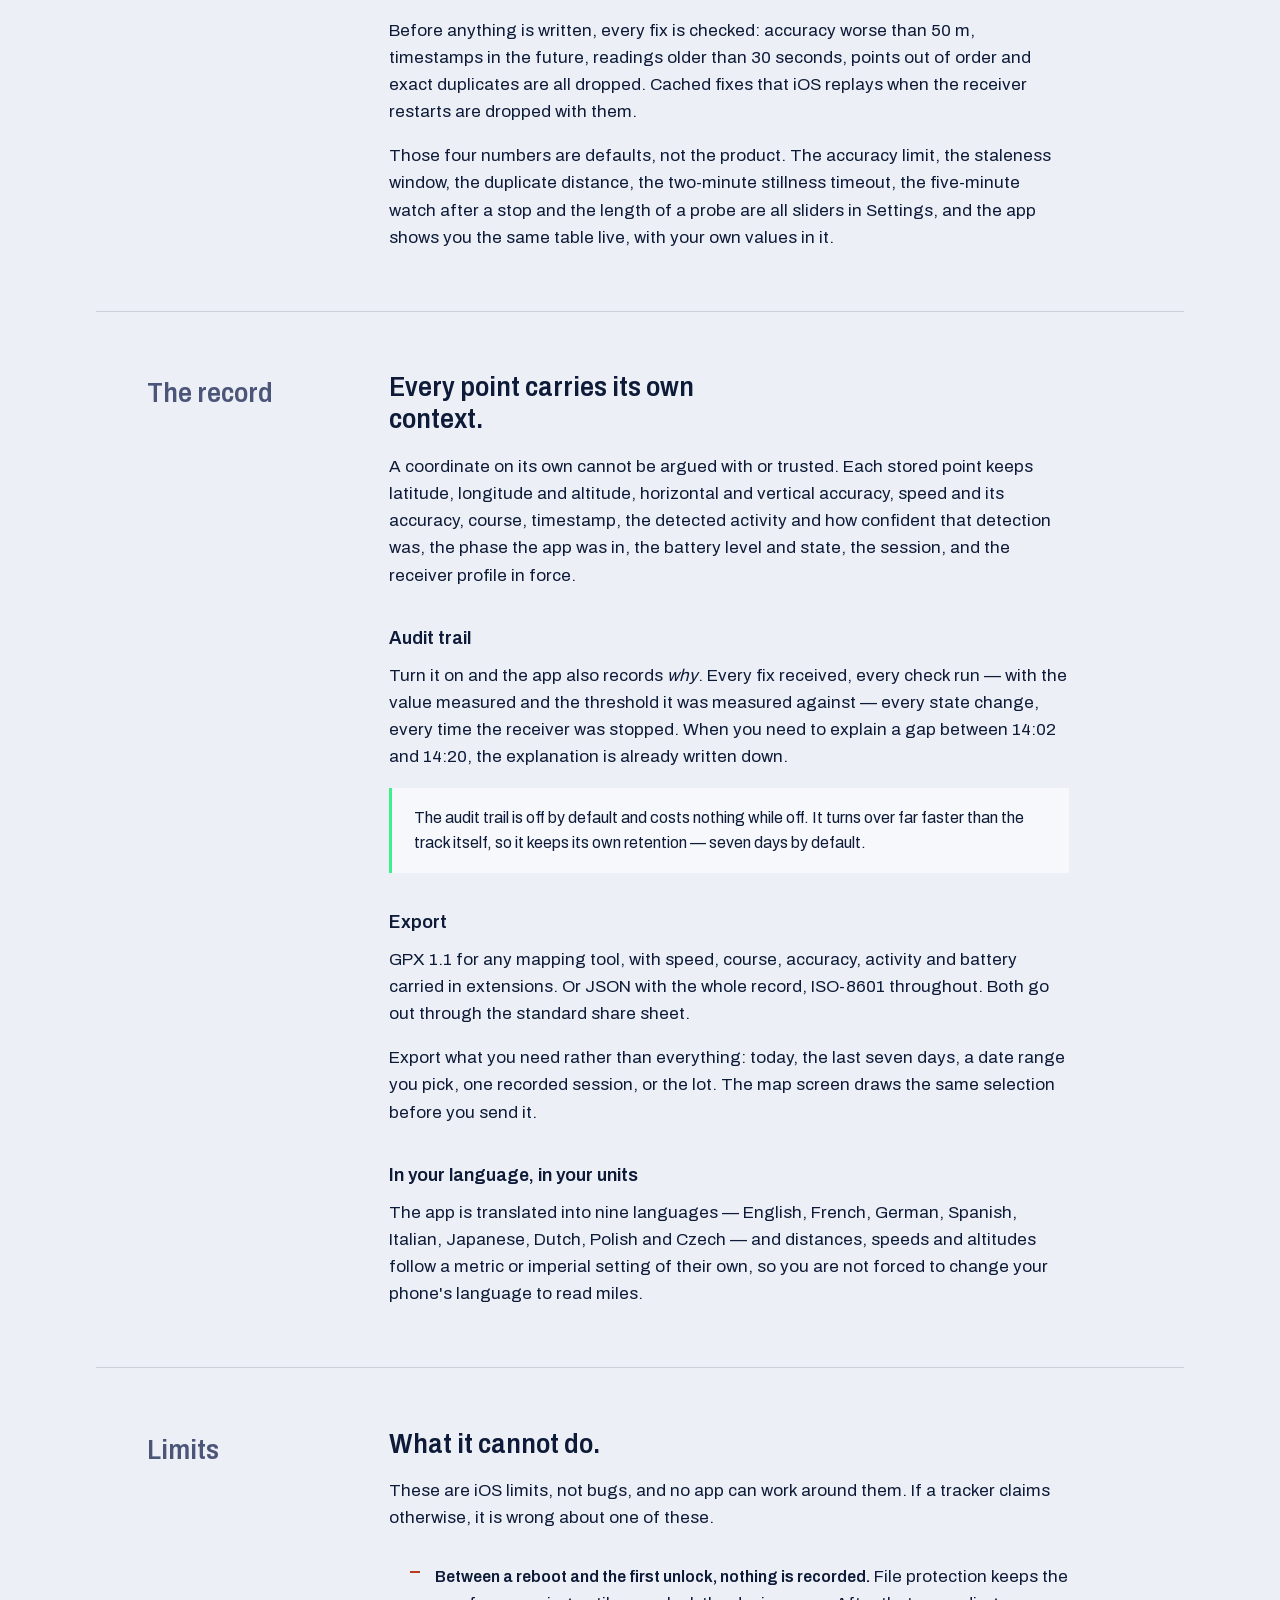
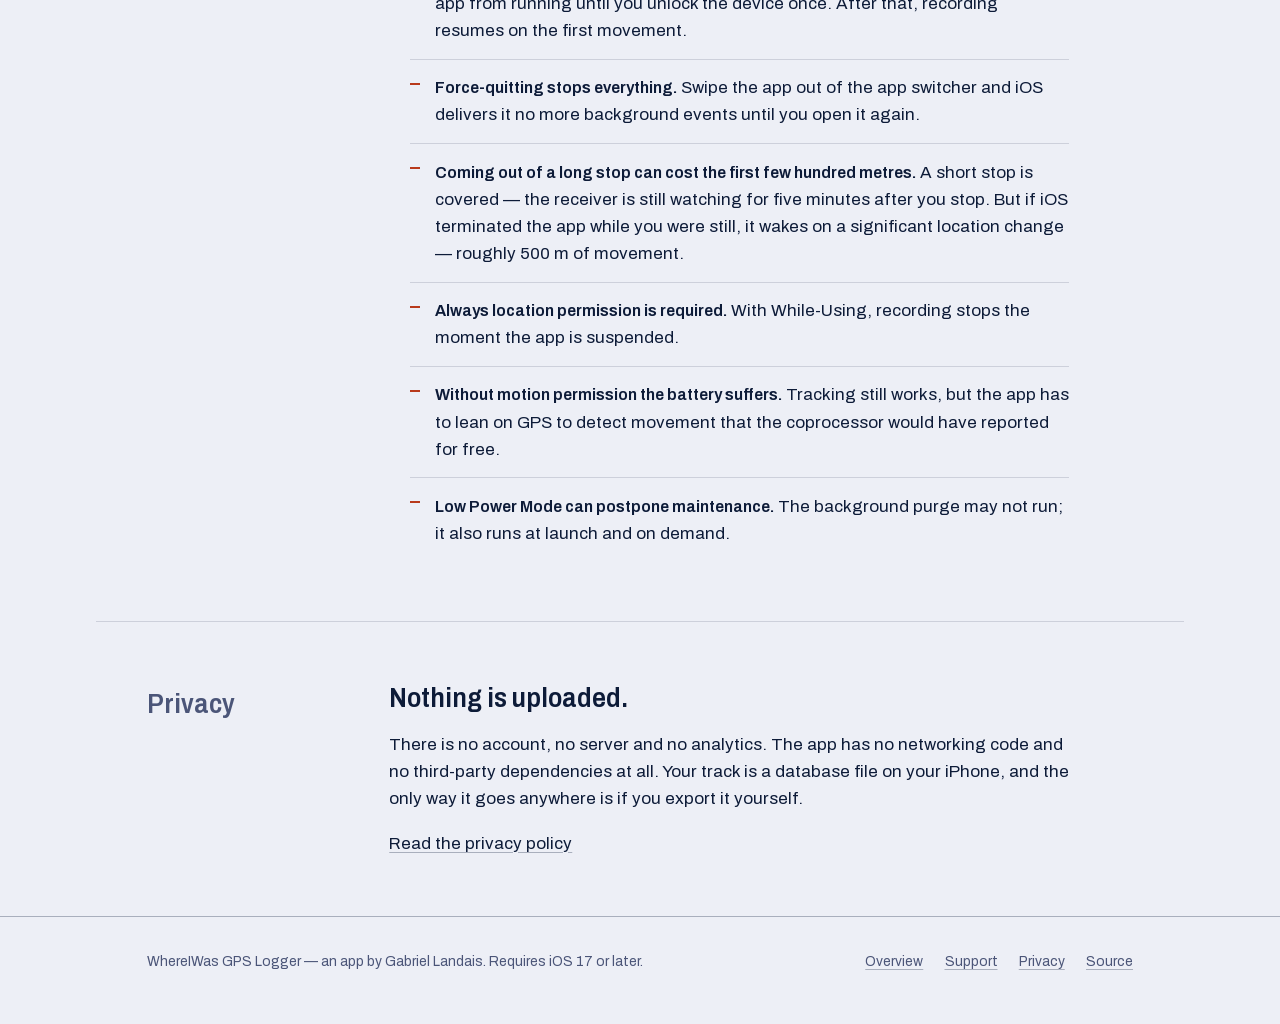
==== commit 7458ad0a: "Tell the website what the app actually does now The site still described the three-kilometre coarse " ====
--- a/docs/index.html
+++ b/docs/index.html
@@ -42,17 +42,17 @@
       <div class="shift">
         <div class="shift__head">
           <h2 class="shift__title">A twelve-hour shift</h2>
-          <p class="shift__stat">receiver on <b>5 h 40</b> of 12 h</p>
+          <p class="shift__stat">receiver on <b>5 h 50</b> of 12 h</p>
         </div>
       <svg class="shift__chart" viewBox="0 0 720 152" role="img" aria-labelledby="shift-title shift-desc" preserveAspectRatio="xMidYMid meet">
         <title id="shift-title">GPS activity over a twelve-hour shift</title>
-        <desc id="shift-desc">Across a twelve-hour shift the GPS receiver is on for five hours and forty minutes, in five stretches that line up with the periods of detected movement. It is off for the remaining six hours and twenty minutes.</desc>
+        <desc id="shift-desc">Across a twelve-hour shift the GPS receiver is on for five hours and fifty minutes, in five stretches that line up with the periods of detected movement and run a few minutes past the end of each one. It is off for the remaining six hours and ten minutes.</desc>
         <rect x="0" y="22" width="720" height="30" fill="var(--paper-sink)"/>
-        <rect x="18" y="22" width="54" height="30" fill="var(--accent)"/>
-        <rect x="158" y="22" width="64" height="30" fill="var(--accent)"/>
-        <rect x="328" y="22" width="44" height="30" fill="var(--accent)"/>
-        <rect x="418" y="22" width="134" height="30" fill="var(--accent)"/>
-        <rect x="638" y="22" width="44" height="30" fill="var(--accent)"/>
+        <rect x="19" y="22" width="56" height="30" fill="var(--accent)"/>
+        <rect x="159" y="22" width="66" height="30" fill="var(--accent)"/>
+        <rect x="329" y="22" width="46" height="30" fill="var(--accent)"/>
+        <rect x="419" y="22" width="136" height="30" fill="var(--accent)"/>
+        <rect x="639" y="22" width="46" height="30" fill="var(--accent)"/>
         <rect x="0" y="22" width="720" height="30" fill="none" stroke="var(--rule-strong)" stroke-width="1"/>
         <rect x="0" y="82" width="720" height="14" fill="var(--paper-sink)"/>
         <rect x="20" y="82" width="50" height="14" fill="var(--ink-mid)"/>
@@ -105,36 +105,41 @@
           </p>
           <ol class="states">
             <li>
-              <b class="states__name">Stationary (coarse)</b>
-              <span class="states__note">GPS released, no track being written. A three-kilometre update stream stays open — it costs almost nothing and it is what stops iOS terminating the app — alongside activity, pedometer, significant changes and visits. The rare coarse point that stream does produce is stored with its source, so you can tell it from a GPS fix.</span>
+              <b class="states__name">Stationary</b>
+              <span class="states__note">GPS released, no track being written, nothing left running but what costs nothing: the motion coprocessor, the pedometer, significant location changes and visits. The rare point those last two produce is stored with its source, so you can tell it from a GPS fix.</span>
             </li>
             <li>
               <b class="states__name">Probing</b>
-              <span class="states__note">A hint arrived. Full accuracy for up to 45 seconds, long enough for one real fix to settle the question.</span>
+              <span class="states__note">A hint arrived. Full accuracy for up to 45 seconds — long enough for two consecutive fixes to agree that you are really moving, because one reading on its own is something CoreLocation gets wrong.</span>
             </li>
             <li>
               <b class="states__name">Moving</b>
               <span class="states__note">Confirmed. Accuracy and distance filter follow your speed, and change again when your speed does.</span>
             </li>
             <li>
+              <b class="states__name">Just stopped</b>
+              <span class="states__note">Two minutes without movement end the trip, but not the receiver. For five more minutes it keeps watching on a deliberately wide 50 m filter — cheap enough for a parked phone, crossed within seconds by a departure. A red light, a delivery, a set of traffic lights: setting off again is seen at once instead of waiting the minutes the coprocessor needs to classify a restart.</span>
+            </li>
+            <li>
               <b class="states__name">Back to stationary</b>
-              <span class="states__note">Only after two minutes without movement. A red light does not end your track.</span>
+              <span class="states__note">Only once those five minutes pass with nothing moving. Then the receiver goes off.</span>
             </li>
           </ol>
           <p>
             Going toward movement is immediate; going back to rest is slow and
-            has to be earned. That asymmetry is why the trace has no holes at
-            the start of a trip.
+            has to be earned, twice over. That asymmetry is why the trace has no
+            holes at the start of a trip — nor at the restart of one.
           </p>
           <div class="note">
             <p>
-              Because that coarse stream stays open, iOS shows the blue location
-              indicator while you are parked as well as while you are moving —
-              the status screen says <em>Stationary (coarse)</em>, not "GPS off",
-              so the two always agree. Settings can hide the indicator for the
-              idle case, and can close the coarse stream entirely at the cost of
-              being terminated more often. Every duration on this page is a
-              default; all of them are settings.
+              iOS shows the blue location indicator for as long as tracking is
+              on, while you are parked as well as while you are moving. That is
+              deliberate and there is no setting for it: what holds the
+              indicator up is the same background session that keeps the next
+              trip — which starts with the app in the background — able to
+              record at all. Every duration on this page is a default; all of
+              them are settings, and the five-minute watch can be set to zero if
+              you would rather the receiver stopped the moment you do.
             </p>
           </div>
         </div>
@@ -149,7 +154,10 @@
           <p>
             Each detected activity gets a receiver profile of its own. Speed
             overrides the label when the two disagree, so a mislabelled drive
-            still records like a drive.
+            still records like a drive — with one exception: 25 km/h is an
+            ordinary cycling speed, so a <em>cycling</em> or <em>running</em>
+            label keeps its own profile up to 45 km/h, a speed a bicycle cannot
+            hold.
           </p>
           <div class="scroll-x">
             <table class="spec">
@@ -165,7 +173,8 @@
               <tr><th scope="row">Unknown, above 2.5 m/s</th><td>Best</td><td class="num">20 m</td></tr>
               <tr><th scope="row">Above 7 m/s</th><td>Navigation</td><td class="num">50 m</td></tr>
               <tr><th scope="row">Probing</th><td>Best</td><td class="num">0 m</td></tr>
-              <tr><th scope="row">Stationary (coarse)</th><td>Three kilometres</td><td class="num">3 km</td></tr>
+              <tr><th scope="row">Just stopped</th><td>Hundred metres</td><td class="num">50 m</td></tr>
+              <tr><th scope="row">Stationary</th><td colspan="2">receiver off</td></tr>
             </tbody>
           </table>
           </div>
@@ -179,9 +188,9 @@
           <p>
             Those four numbers are defaults, not the product. The accuracy
             limit, the staleness window, the duplicate distance, the two-minute
-            stillness timeout and the length of a probe are all sliders in
-            Settings, and the app shows you the same table live, with your own
-            values in it.
+            stillness timeout, the five-minute watch after a stop and the length
+            of a probe are all sliders in Settings, and the app shows you the
+            same table live, with your own values in it.
           </p>
         </div>
       </div>
@@ -261,8 +270,10 @@
             </li>
             <li>
               <b>Coming out of a long stop can cost the first few hundred metres.</b>
-              If iOS terminated the app while you were still, it wakes on a
-              significant location change — roughly 500 m of movement.
+              A short stop is covered — the receiver is still watching for five
+              minutes after you stop. But if iOS terminated the app while you
+              were still, it wakes on a significant location change — roughly
+              500 m of movement.
             </li>
             <li>
               <b>Always location permission is required.</b> With
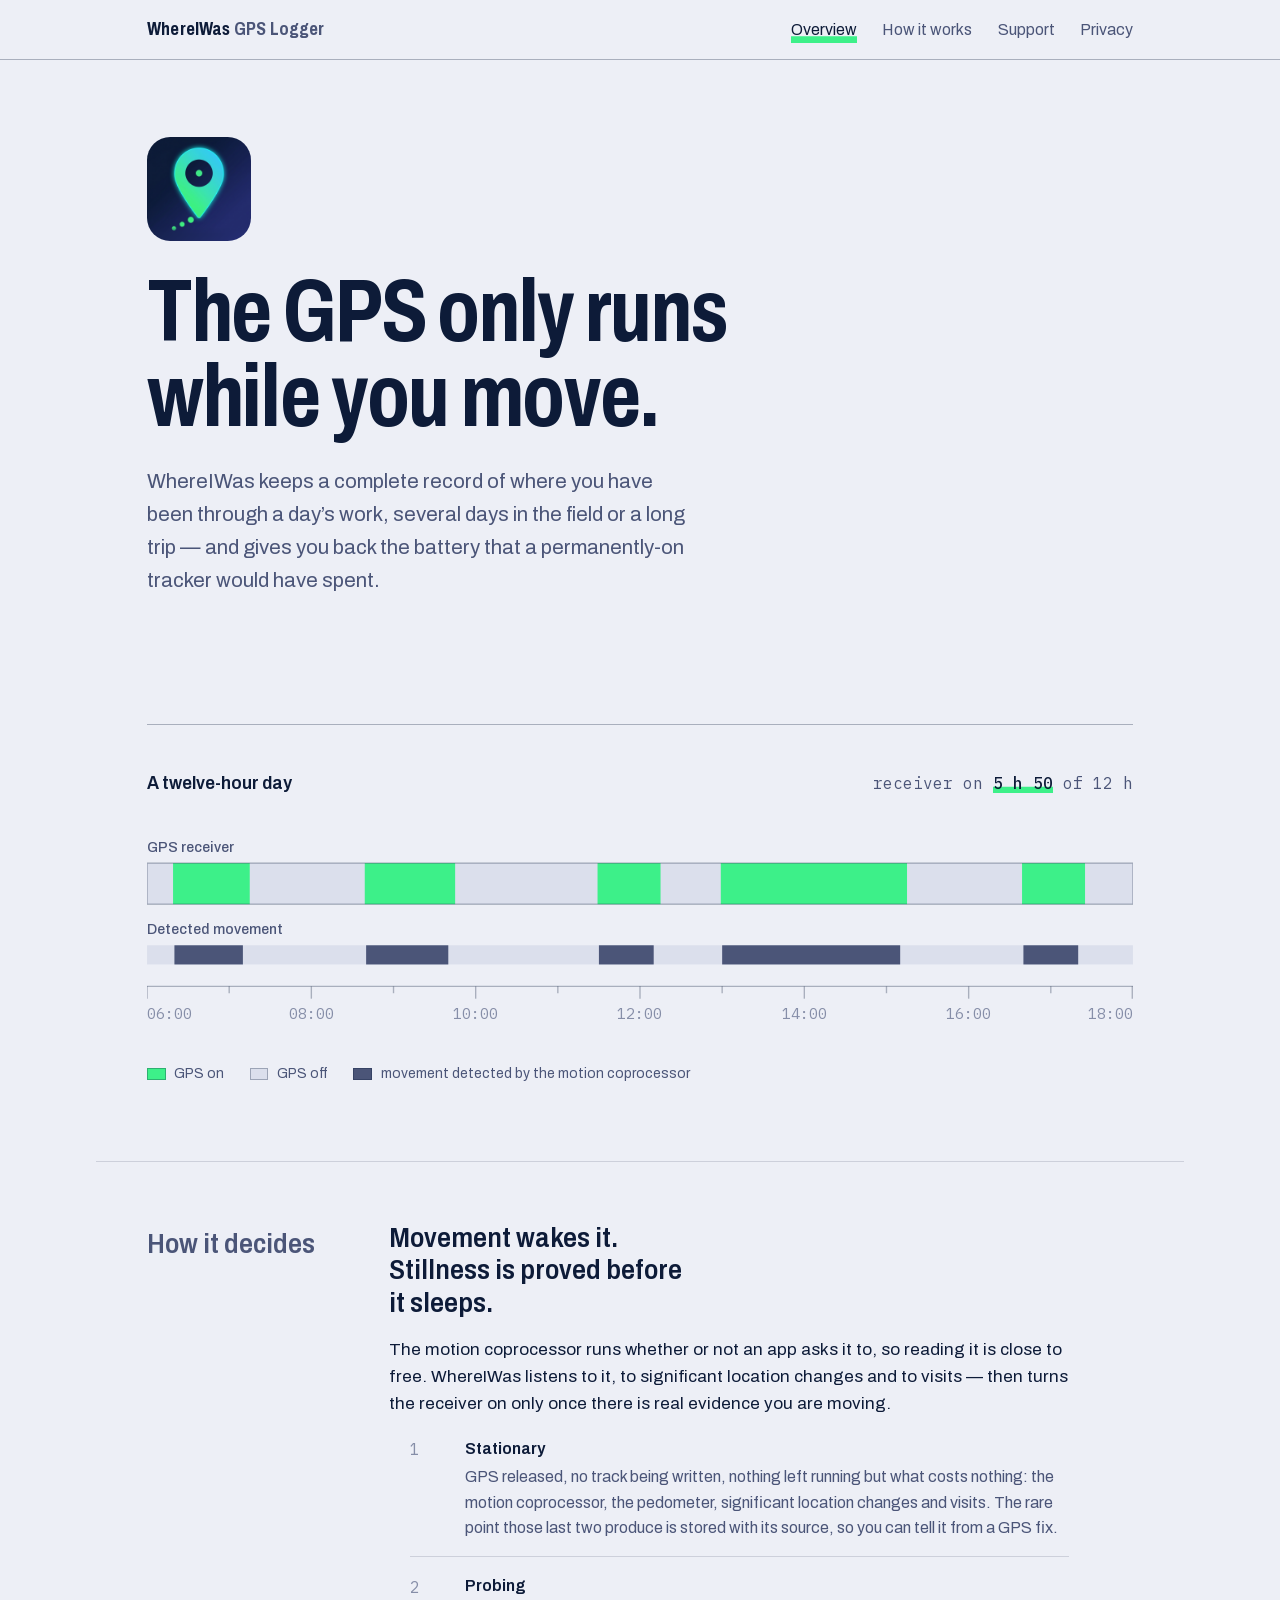
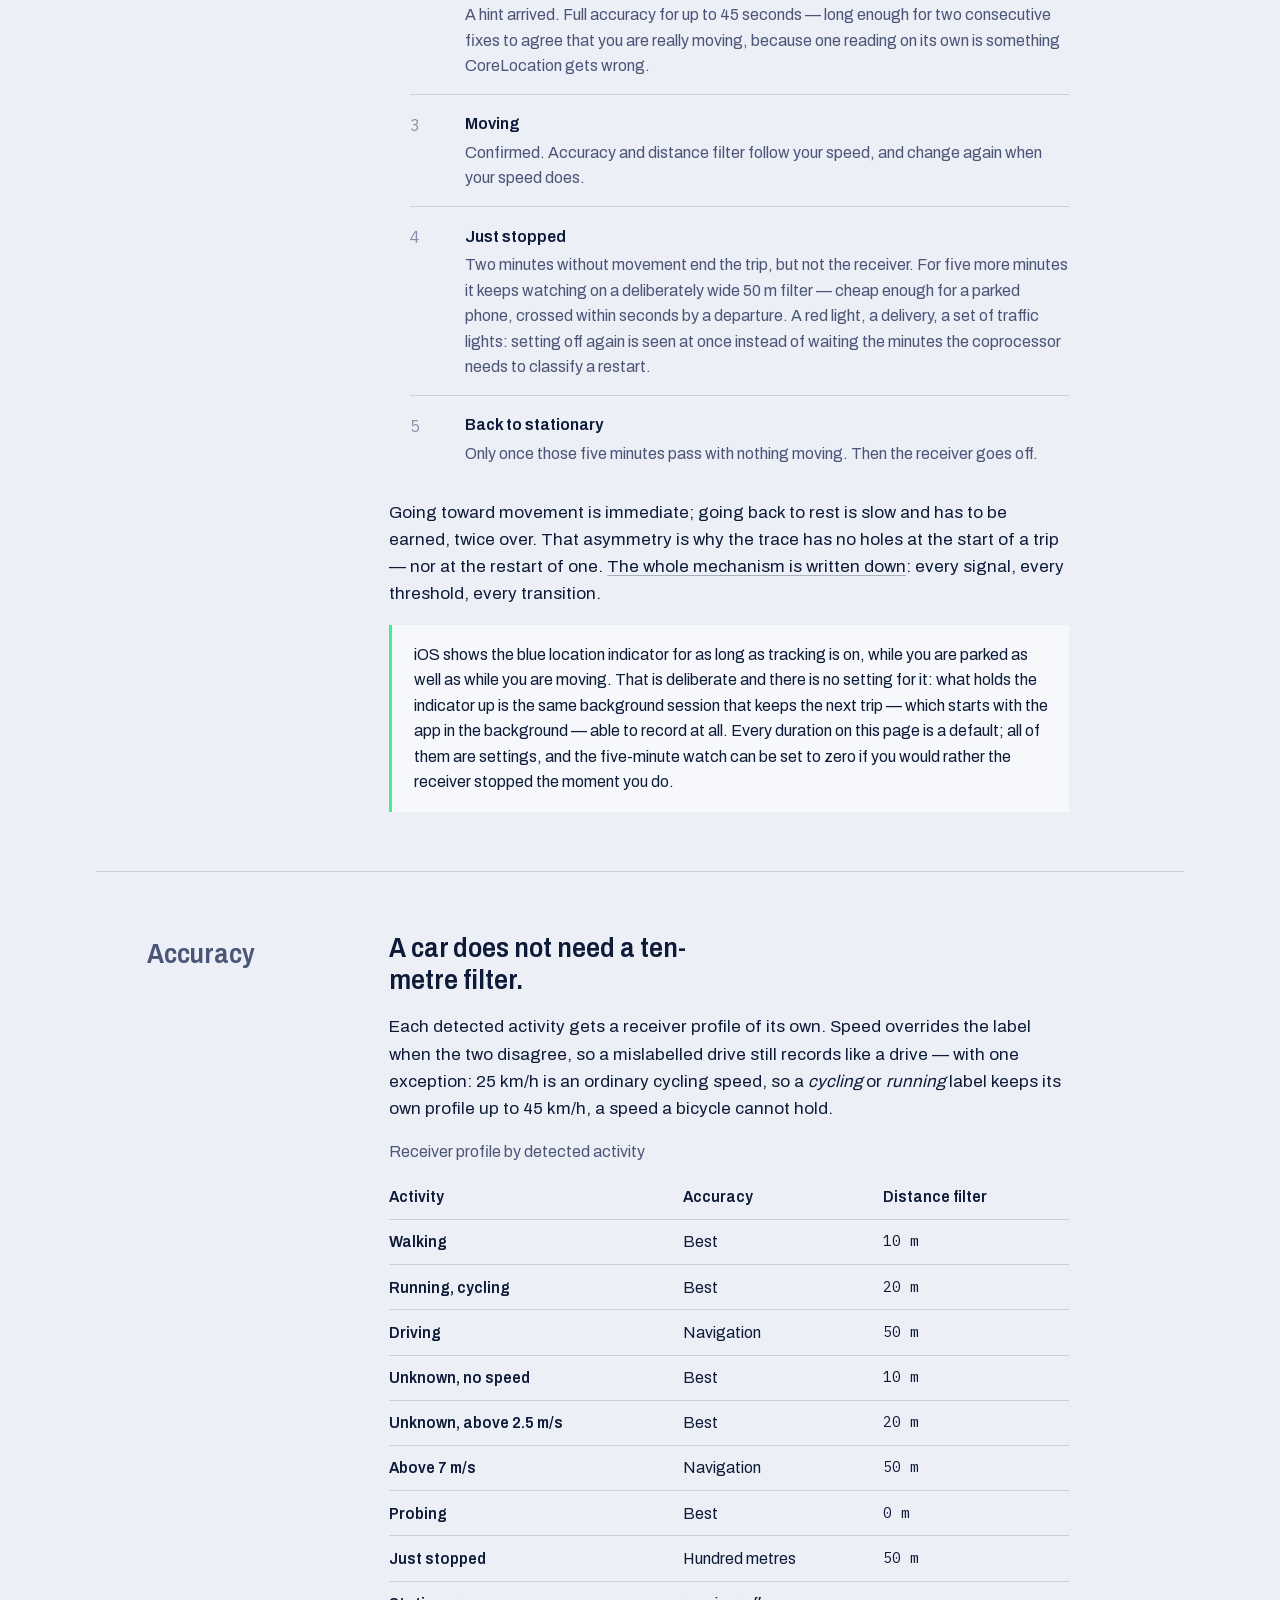
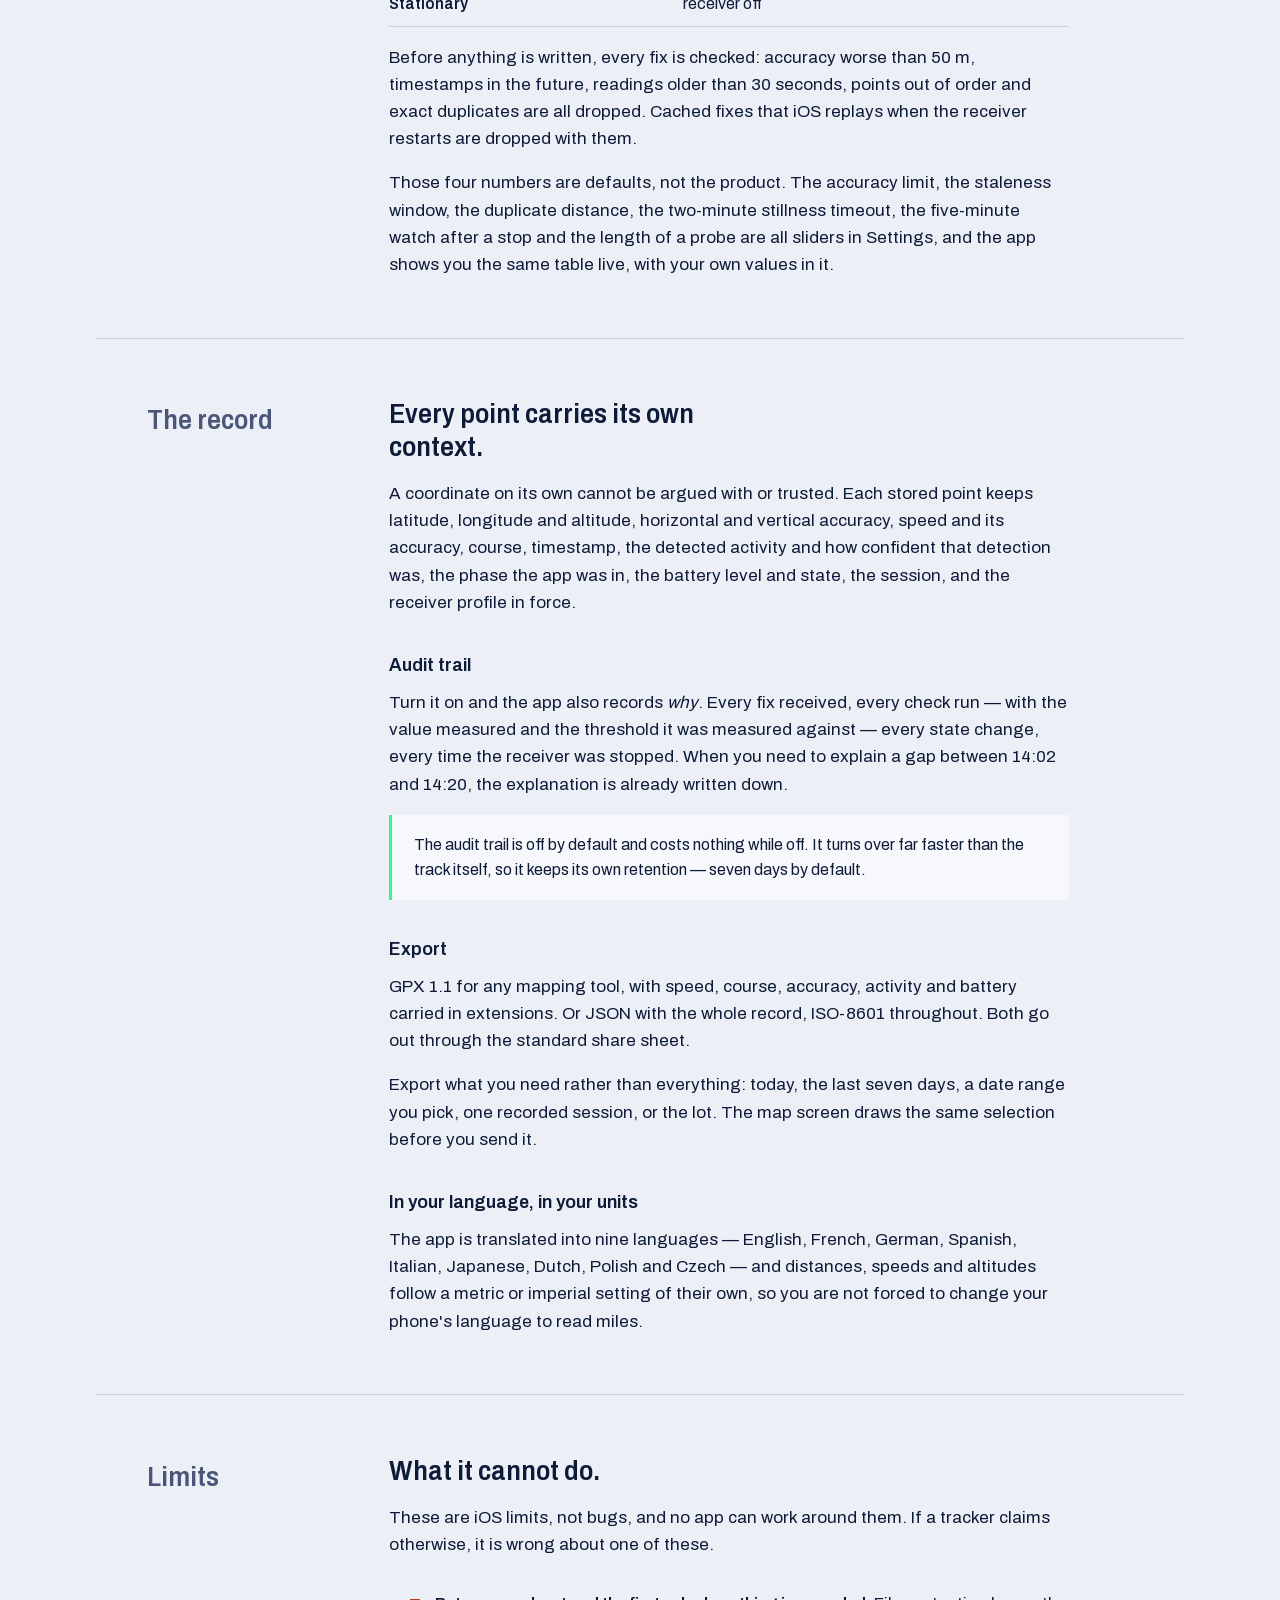
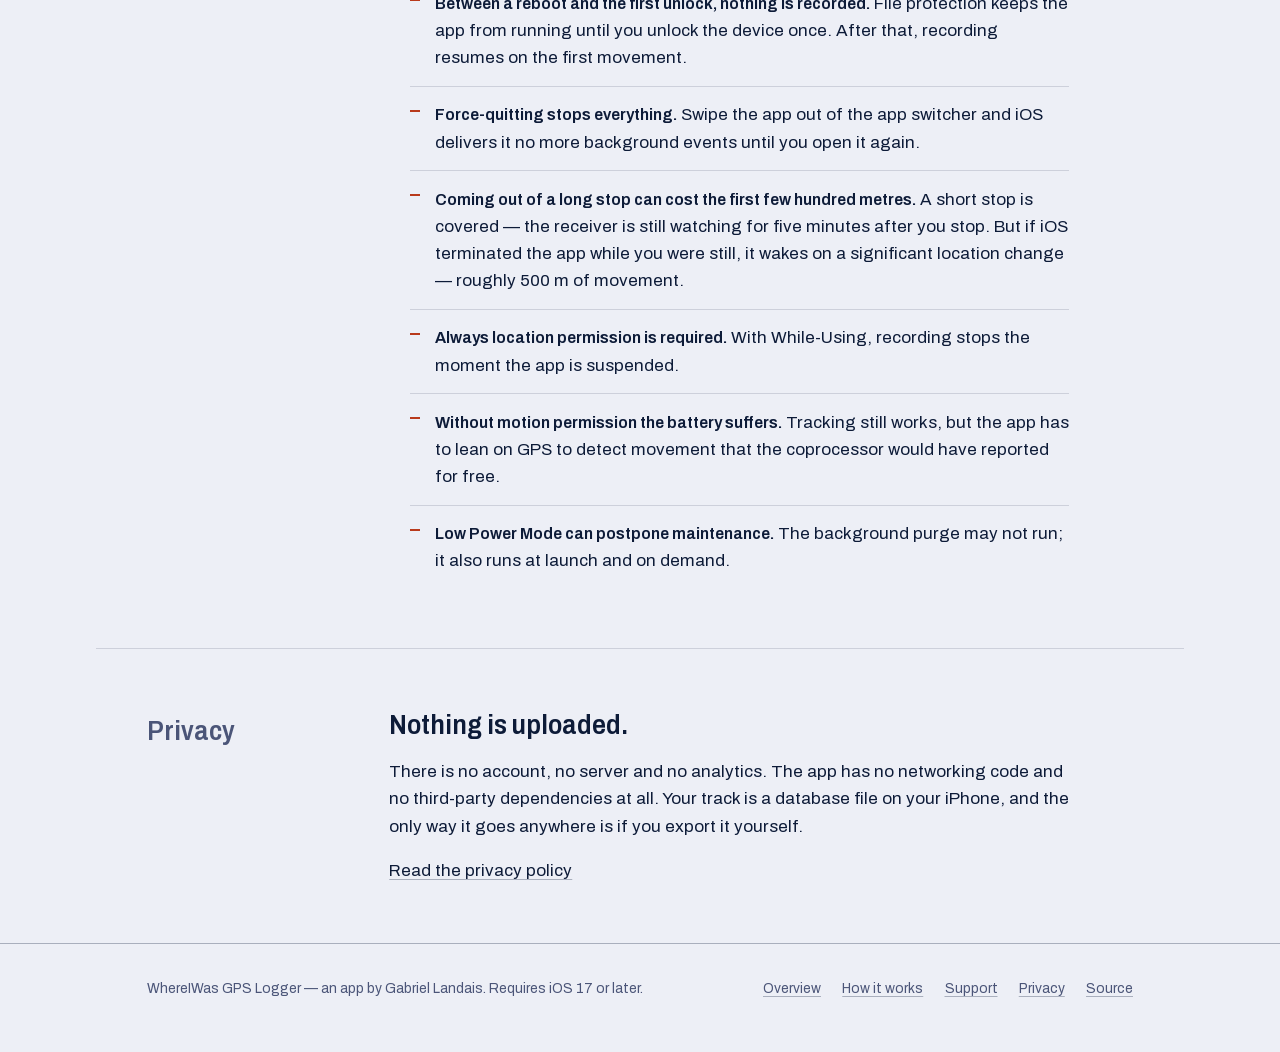
==== commit d23e88d8: "Write down the whole mechanism, on a page of its own An app that switches its own receiver off is as" ====
--- a/docs/index.html
+++ b/docs/index.html
@@ -4,14 +4,14 @@
   <meta charset="utf-8">
   <meta name="viewport" content="width=device-width, initial-scale=1, viewport-fit=cover">
   <title>WhereIWas GPS Logger — the GPS only runs while you move</title>
-  <meta name="description" content="An iPhone location logger built for long shifts: the GPS receiver runs only while you actually move, the track survives termination and reboot, and every point is exportable as GPX or JSON. Nothing leaves the device.">
+  <meta name="description" content="An iPhone location logger built for a day’s work in the field: the GPS receiver runs only while you actually move, the track survives termination and reboot, and every point is exportable as GPX or JSON. Nothing leaves the device.">
   <link rel="canonical" href="https://glandais.github.io/WhereIWas/">
   <link rel="icon" type="image/png" sizes="180x180" href="assets/appicon-180.png">
   <link rel="apple-touch-icon" href="assets/appicon-180.png">
   <meta name="theme-color" content="#EDEFF6">
   <meta property="og:type" content="website">
   <meta property="og:title" content="WhereIWas GPS Logger">
-  <meta property="og:description" content="An iPhone location logger built for long shifts: the GPS receiver runs only while you actually move, the track survives termination and reboot, and every point is exportable as GPX or JSON. Nothing leaves the device.">
+  <meta property="og:description" content="An iPhone location logger built for a day’s work in the field: the GPS receiver runs only while you actually move, the track survives termination and reboot, and every point is exportable as GPX or JSON. Nothing leaves the device.">
   <meta property="og:url" content="https://glandais.github.io/WhereIWas/">
   <link rel="stylesheet" href="assets/style.css">
 </head>
@@ -21,6 +21,7 @@
       <a class="wordmark" href="./"><b>WhereIWas</b> <span>GPS Logger</span></a>
       <nav class="nav" aria-label="Primary">
         <a href="./" aria-current="page">Overview</a>
+        <a href="./how-it-works/">How it works</a>
         <a href="support/">Support</a>
         <a href="privacy/">Privacy</a>
       </nav>
@@ -33,20 +34,20 @@
       <h1>The GPS only runs while you move.</h1>
       <p>
         WhereIWas keeps a complete record of where you have been through a
-        twelve-hour shift, a multi-day deployment or a long drive — and gives
-        you back the battery that a permanently-on tracker would have spent.
+        day’s work, several days in the field or a long trip — and gives you
+        back the battery that a permanently-on tracker would have spent.
       </p>
     </section>
 
     <section class="container">
       <div class="shift">
         <div class="shift__head">
-          <h2 class="shift__title">A twelve-hour shift</h2>
+          <h2 class="shift__title">A twelve-hour day</h2>
           <p class="shift__stat">receiver on <b>5 h 50</b> of 12 h</p>
         </div>
       <svg class="shift__chart" viewBox="0 0 720 152" role="img" aria-labelledby="shift-title shift-desc" preserveAspectRatio="xMidYMid meet">
-        <title id="shift-title">GPS activity over a twelve-hour shift</title>
-        <desc id="shift-desc">Across a twelve-hour shift the GPS receiver is on for five hours and fifty minutes, in five stretches that line up with the periods of detected movement and run a few minutes past the end of each one. It is off for the remaining six hours and ten minutes.</desc>
+        <title id="shift-title">GPS activity over a twelve-hour day</title>
+        <desc id="shift-desc">Across a twelve-hour day the GPS receiver is on for five hours and fifty minutes, in five stretches that line up with the periods of detected movement and run a few minutes past the end of each one. It is off for the remaining six hours and ten minutes.</desc>
         <rect x="0" y="22" width="720" height="30" fill="var(--paper-sink)"/>
         <rect x="19" y="22" width="56" height="30" fill="var(--accent)"/>
         <rect x="159" y="22" width="66" height="30" fill="var(--accent)"/>
@@ -129,6 +130,8 @@
             Going toward movement is immediate; going back to rest is slow and
             has to be earned, twice over. That asymmetry is why the trace has no
             holes at the start of a trip — nor at the restart of one.
+            <a href="how-it-works/">The whole mechanism is written down</a>:
+            every signal, every threshold, every transition.
           </p>
           <div class="note">
             <p>
@@ -314,6 +317,7 @@
       <span>WhereIWas GPS Logger — an app by Gabriel Landais. Requires iOS 17 or later.</span>
       <nav aria-label="Footer">
         <a href="./">Overview</a>
+        <a href="./how-it-works/">How it works</a>
         <a href="support/">Support</a>
         <a href="privacy/">Privacy</a>
         <a href="https://github.com/glandais/WhereIWas">Source</a>
--- a/docs/assets/style.css
+++ b/docs/assets/style.css
@@ -508,6 +508,77 @@
 
 .footer nav { display: flex; gap: 1.25rem; }
 
+/* ---------- diagrams ---------- */
+
+.diagram { margin: 0 0 1.25rem; padding: 0; }
+
+.diagram__frame {
+  overflow-x: auto;
+  -webkit-overflow-scrolling: touch;
+}
+
+.diagram__frame svg {
+  width: 100%;
+  min-width: 32rem;
+  height: auto;
+}
+
+.diagram figcaption {
+  margin-top: 0.75rem;
+  font-size: var(--fs-tiny);
+  color: var(--ink-mid);
+}
+
+.chart__inband {
+  font-family: var(--font-sans);
+  font-size: 11px;
+  font-variation-settings: 'wdth' 92, 'wght' 500;
+  fill: var(--ink);
+}
+
+.swatch--probe  { background: var(--accent-2); }
+.swatch--settle {
+  background: #9AF6C4;
+  background: color-mix(in srgb, var(--accent) 45%, var(--paper));
+}
+
+.fsm__name {
+  font-family: var(--font-sans);
+  font-size: 13px;
+  font-variation-settings: 'wdth' 88, 'wght' 600;
+  fill: var(--ink);
+}
+
+.fsm__sub {
+  font-family: var(--font-mono);
+  font-size: 10px;
+  fill: var(--ink-mid);
+}
+
+.fsm__edge {
+  font-family: var(--font-sans);
+  font-size: 11px;
+  fill: var(--ink-mid);
+}
+
+code { font-family: var(--font-mono); font-size: 0.875em; }
+
+/* ---------- on this page ---------- */
+
+.toc {
+  display: flex;
+  flex-wrap: wrap;
+  gap: 0.35rem 1.1rem;
+  margin: 1.75rem 0 0;
+  padding: 0;
+  list-style: none;
+  font-family: var(--font-mono);
+  font-size: var(--fs-tiny);
+  color: var(--ink-mid);
+}
+
+.toc li { margin: 0; }
+
 /* ---------- responsive ---------- */
 
 @media (max-width: 46rem) {
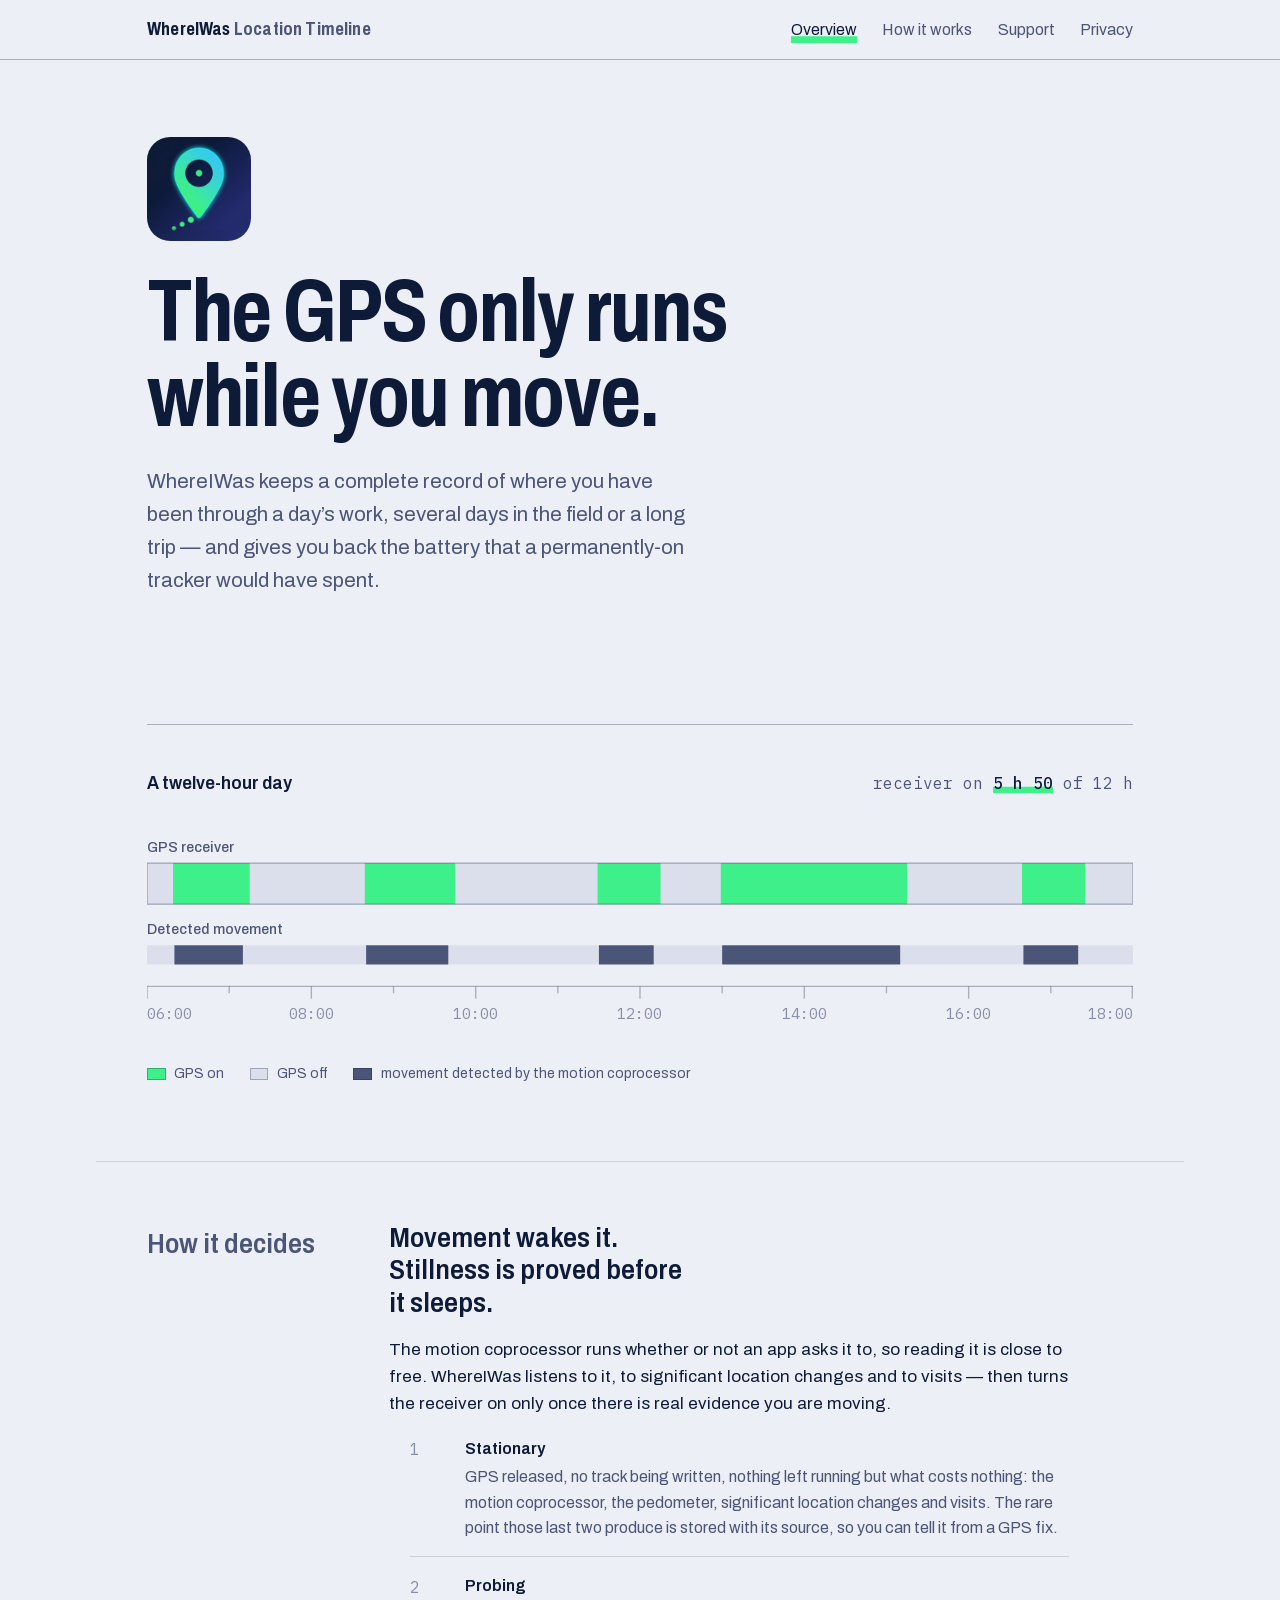
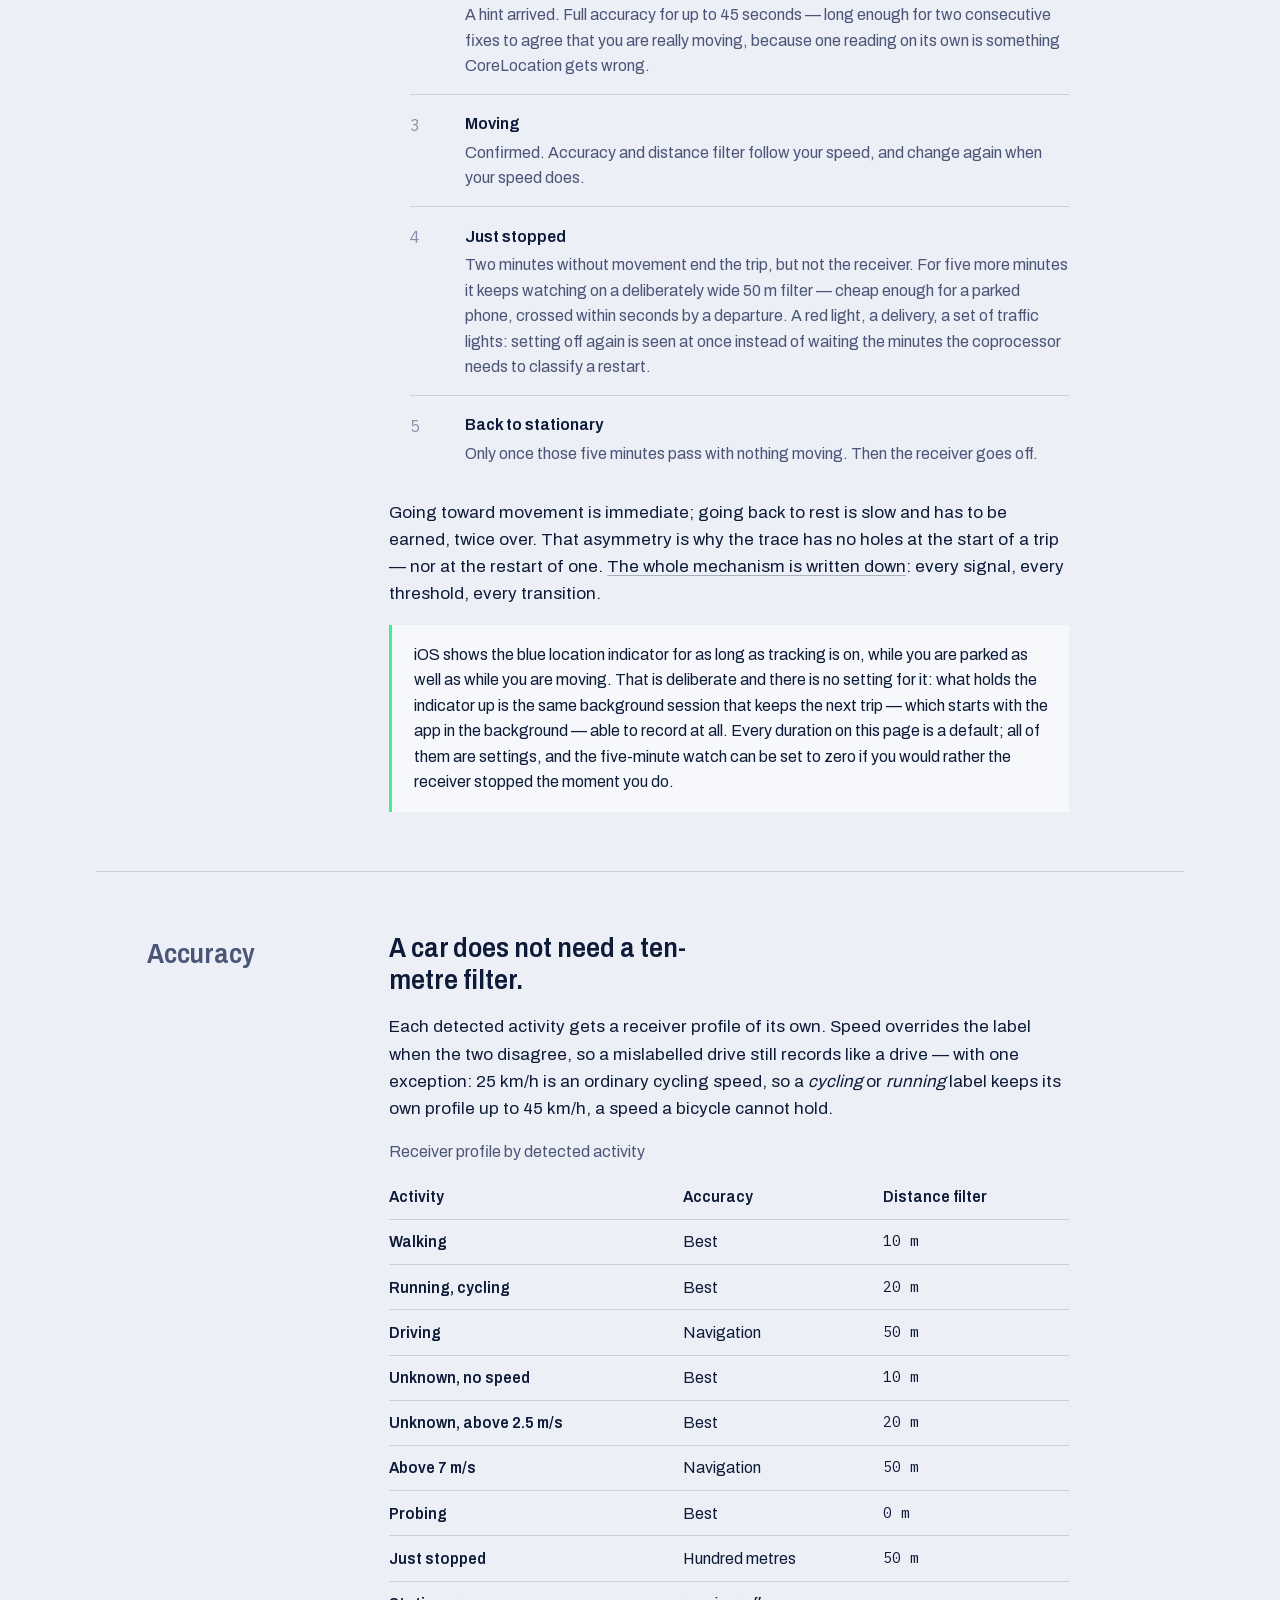
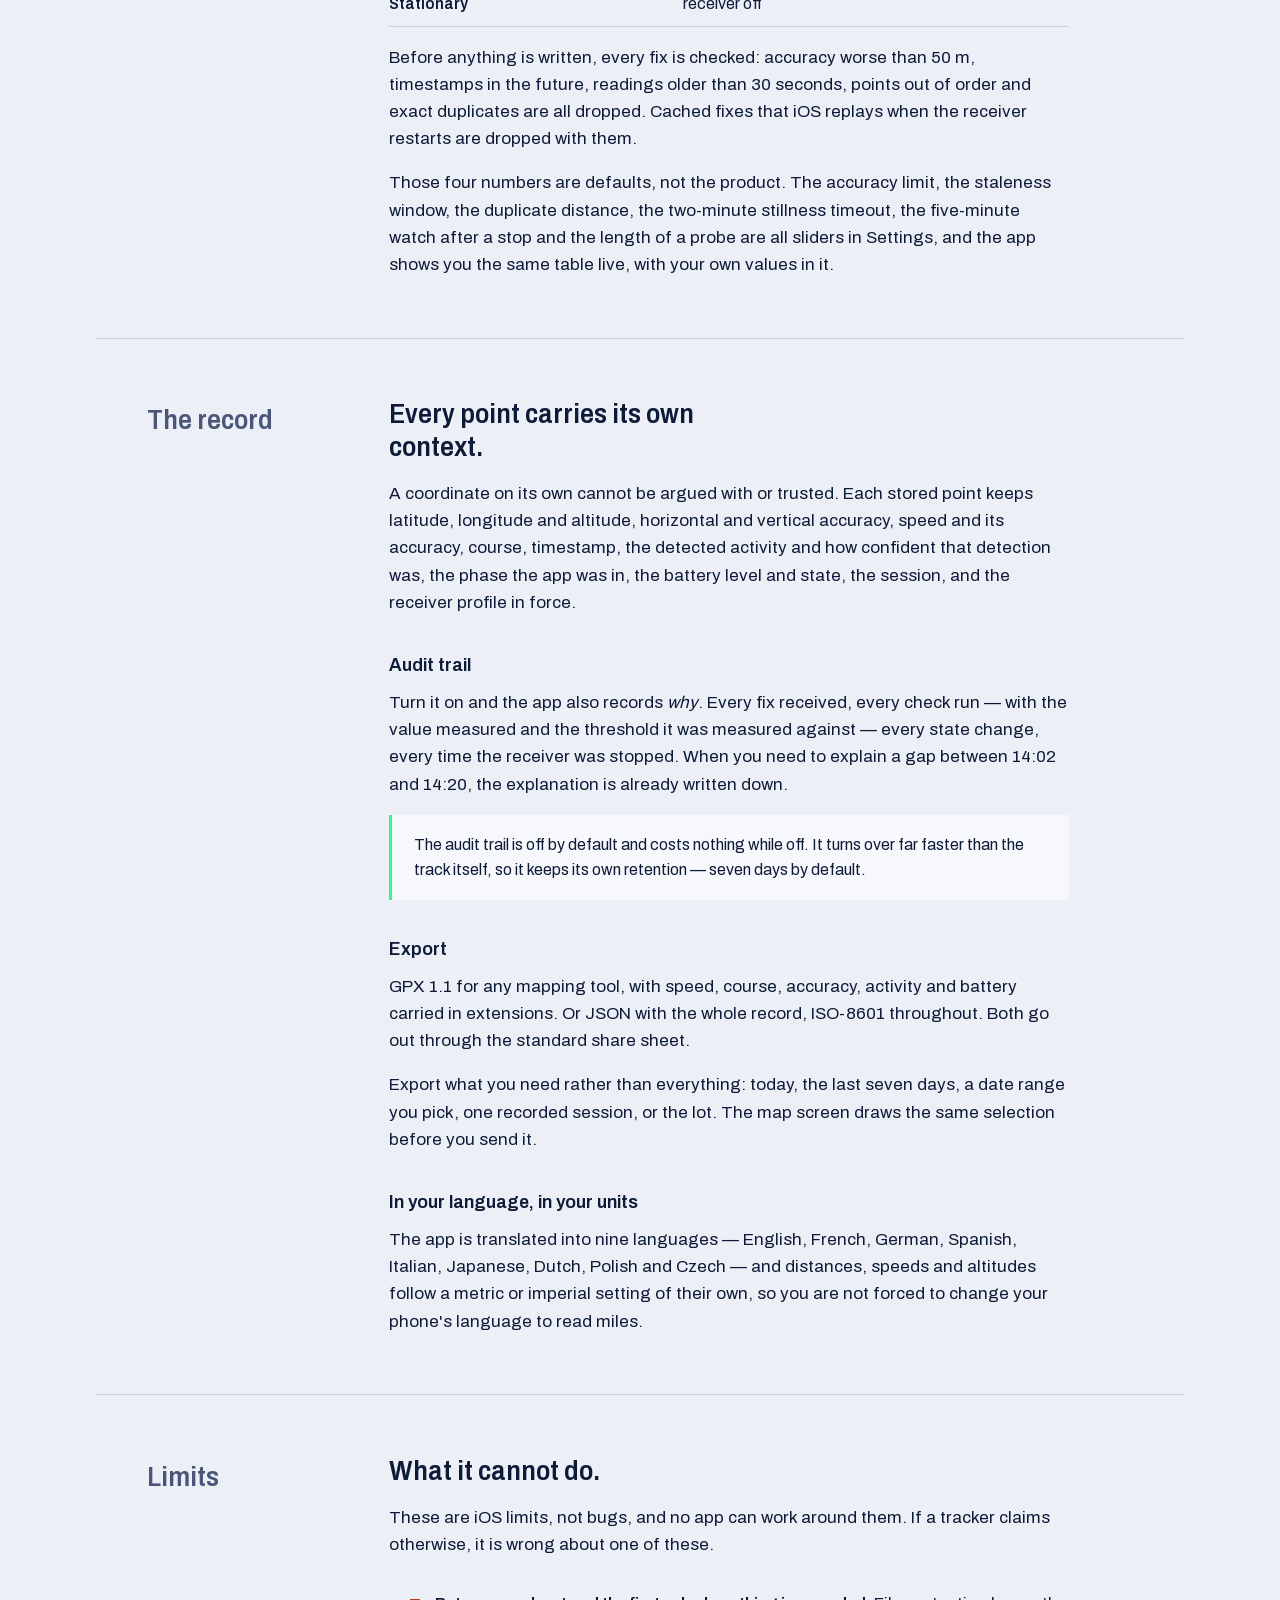
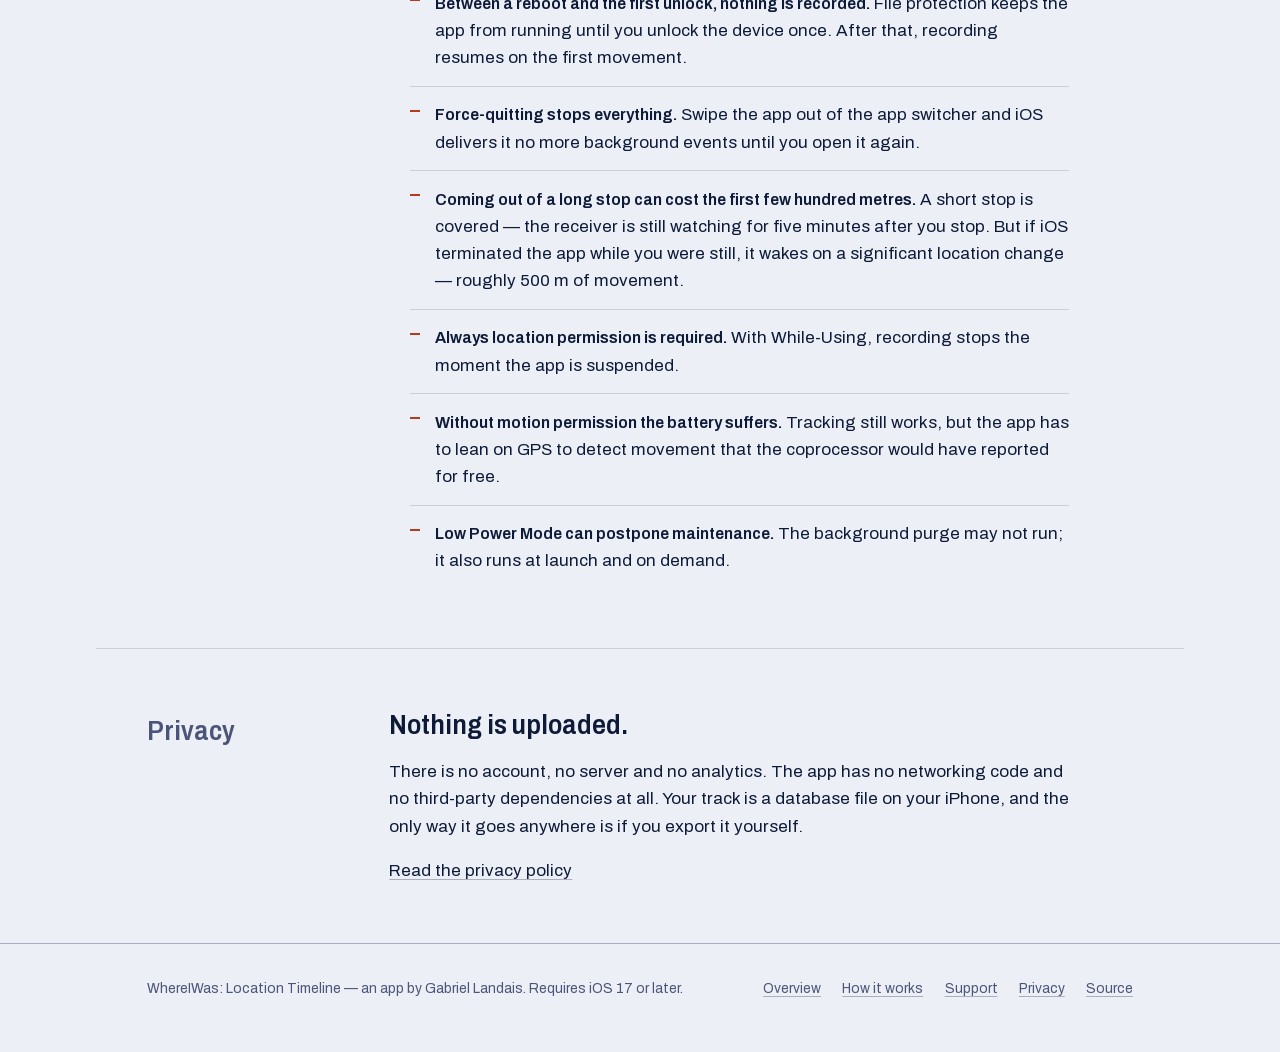
==== commit d562e26c: "Sell the app to travellers, and in Latin America too The listing spoke to first responders and waste" ====
--- a/docs/index.html
+++ b/docs/index.html
@@ -3,14 +3,14 @@
 <head>
   <meta charset="utf-8">
   <meta name="viewport" content="width=device-width, initial-scale=1, viewport-fit=cover">
-  <title>WhereIWas GPS Logger — the GPS only runs while you move</title>
+  <title>WhereIWas: Location Timeline — the GPS only runs while you move</title>
   <meta name="description" content="An iPhone location logger built for a day’s work in the field: the GPS receiver runs only while you actually move, the track survives termination and reboot, and every point is exportable as GPX or JSON. Nothing leaves the device.">
   <link rel="canonical" href="https://glandais.github.io/WhereIWas/">
   <link rel="icon" type="image/png" sizes="180x180" href="assets/appicon-180.png">
   <link rel="apple-touch-icon" href="assets/appicon-180.png">
   <meta name="theme-color" content="#EDEFF6">
   <meta property="og:type" content="website">
-  <meta property="og:title" content="WhereIWas GPS Logger">
+  <meta property="og:title" content="WhereIWas: Location Timeline">
   <meta property="og:description" content="An iPhone location logger built for a day’s work in the field: the GPS receiver runs only while you actually move, the track survives termination and reboot, and every point is exportable as GPX or JSON. Nothing leaves the device.">
   <meta property="og:url" content="https://glandais.github.io/WhereIWas/">
   <link rel="stylesheet" href="assets/style.css">
@@ -18,7 +18,7 @@
 <body>
   <header class="masthead">
     <div class="container masthead__inner">
-      <a class="wordmark" href="./"><b>WhereIWas</b> <span>GPS Logger</span></a>
+      <a class="wordmark" href="./"><b>WhereIWas</b> <span>Location Timeline</span></a>
       <nav class="nav" aria-label="Primary">
         <a href="./" aria-current="page">Overview</a>
         <a href="./how-it-works/">How it works</a>
@@ -314,7 +314,7 @@
   </main>
   <footer class="footer">
     <div class="container footer__inner">
-      <span>WhereIWas GPS Logger — an app by Gabriel Landais. Requires iOS 17 or later.</span>
+      <span>WhereIWas: Location Timeline — an app by Gabriel Landais. Requires iOS 17 or later.</span>
       <nav aria-label="Footer">
         <a href="./">Overview</a>
         <a href="./how-it-works/">How it works</a>
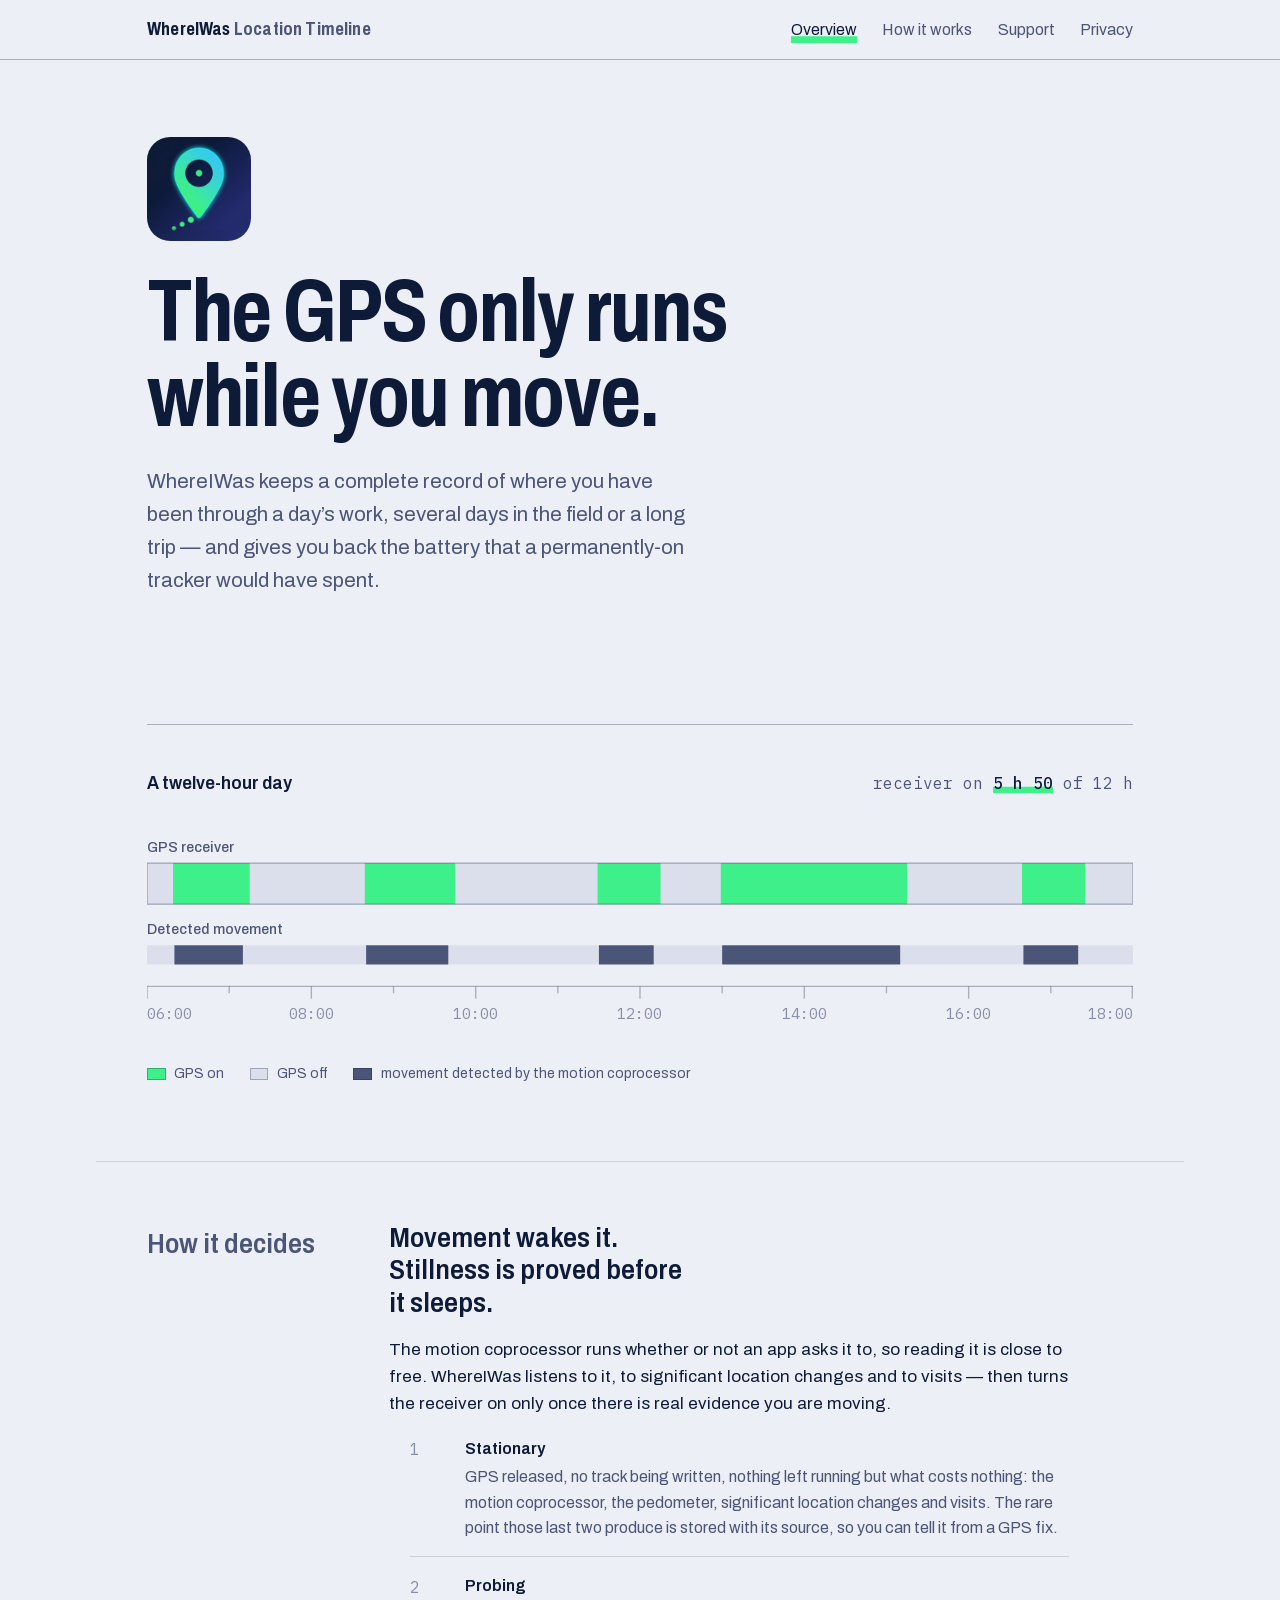
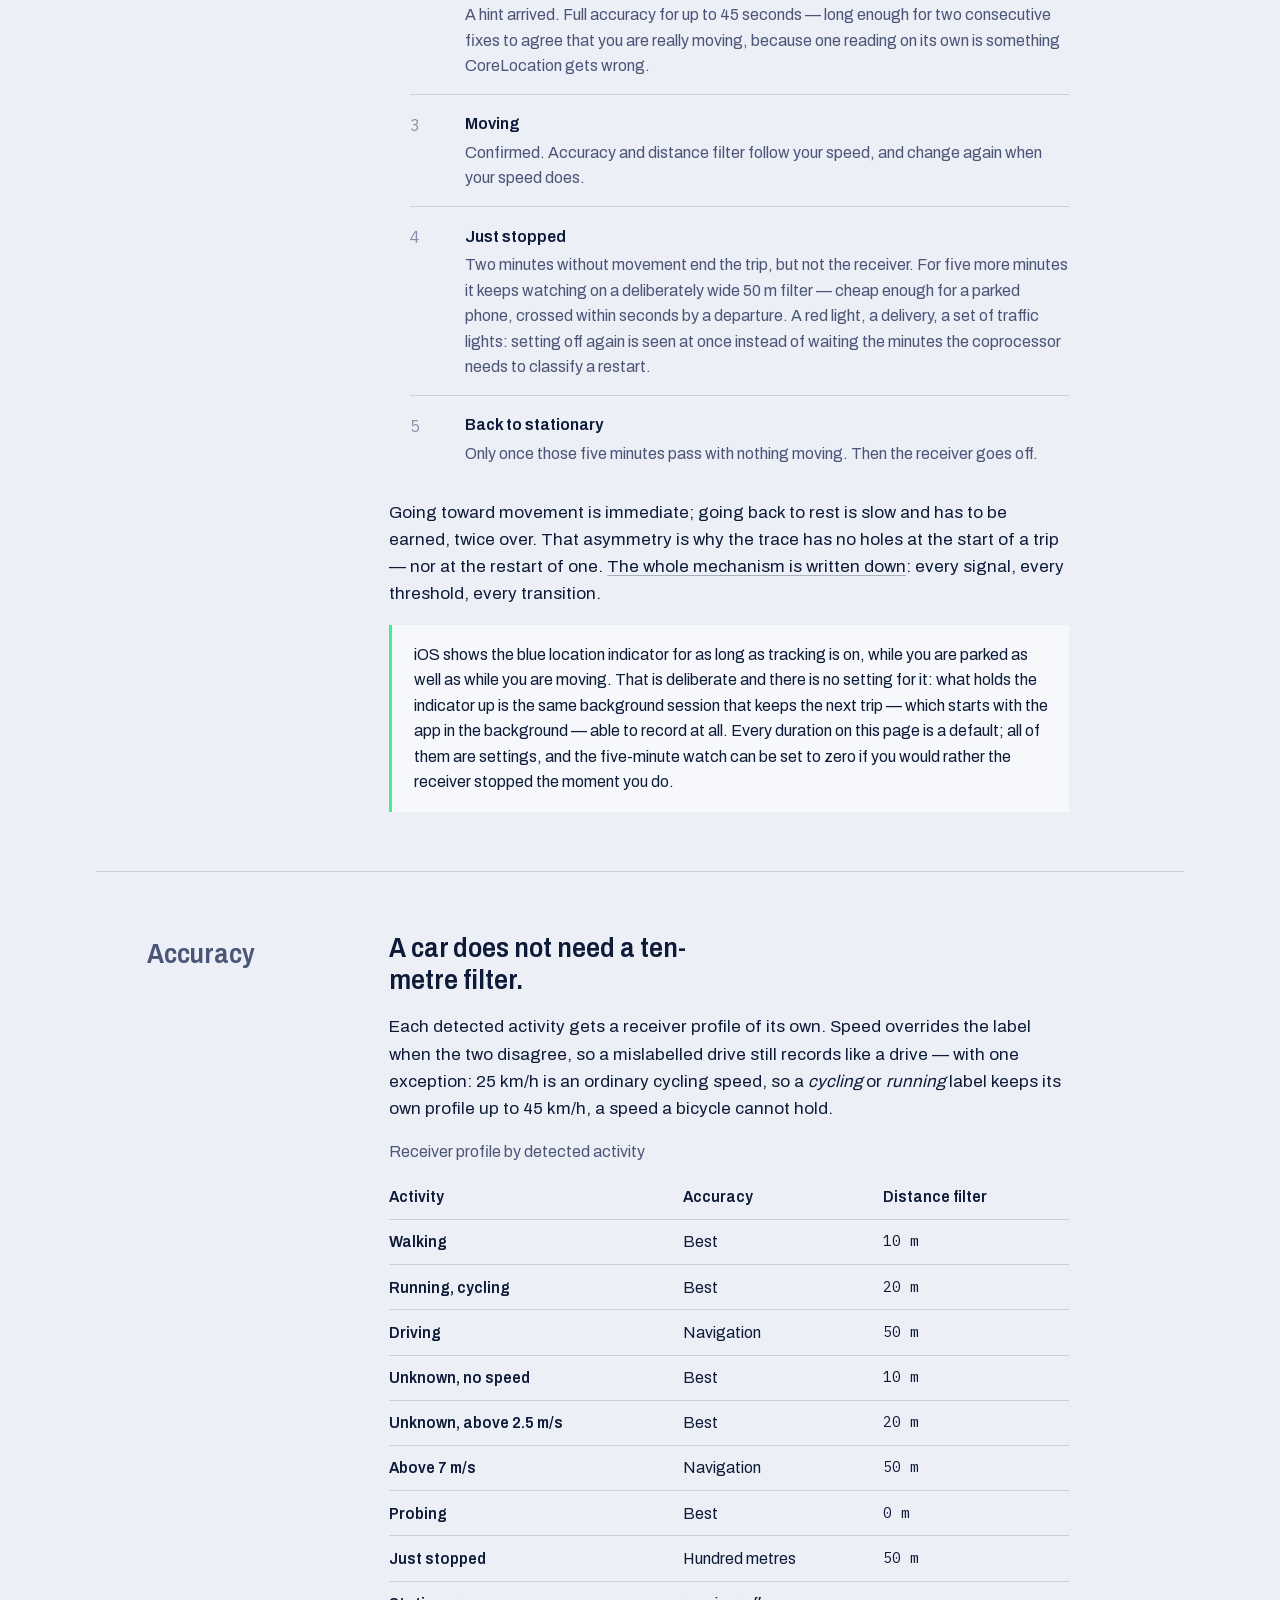
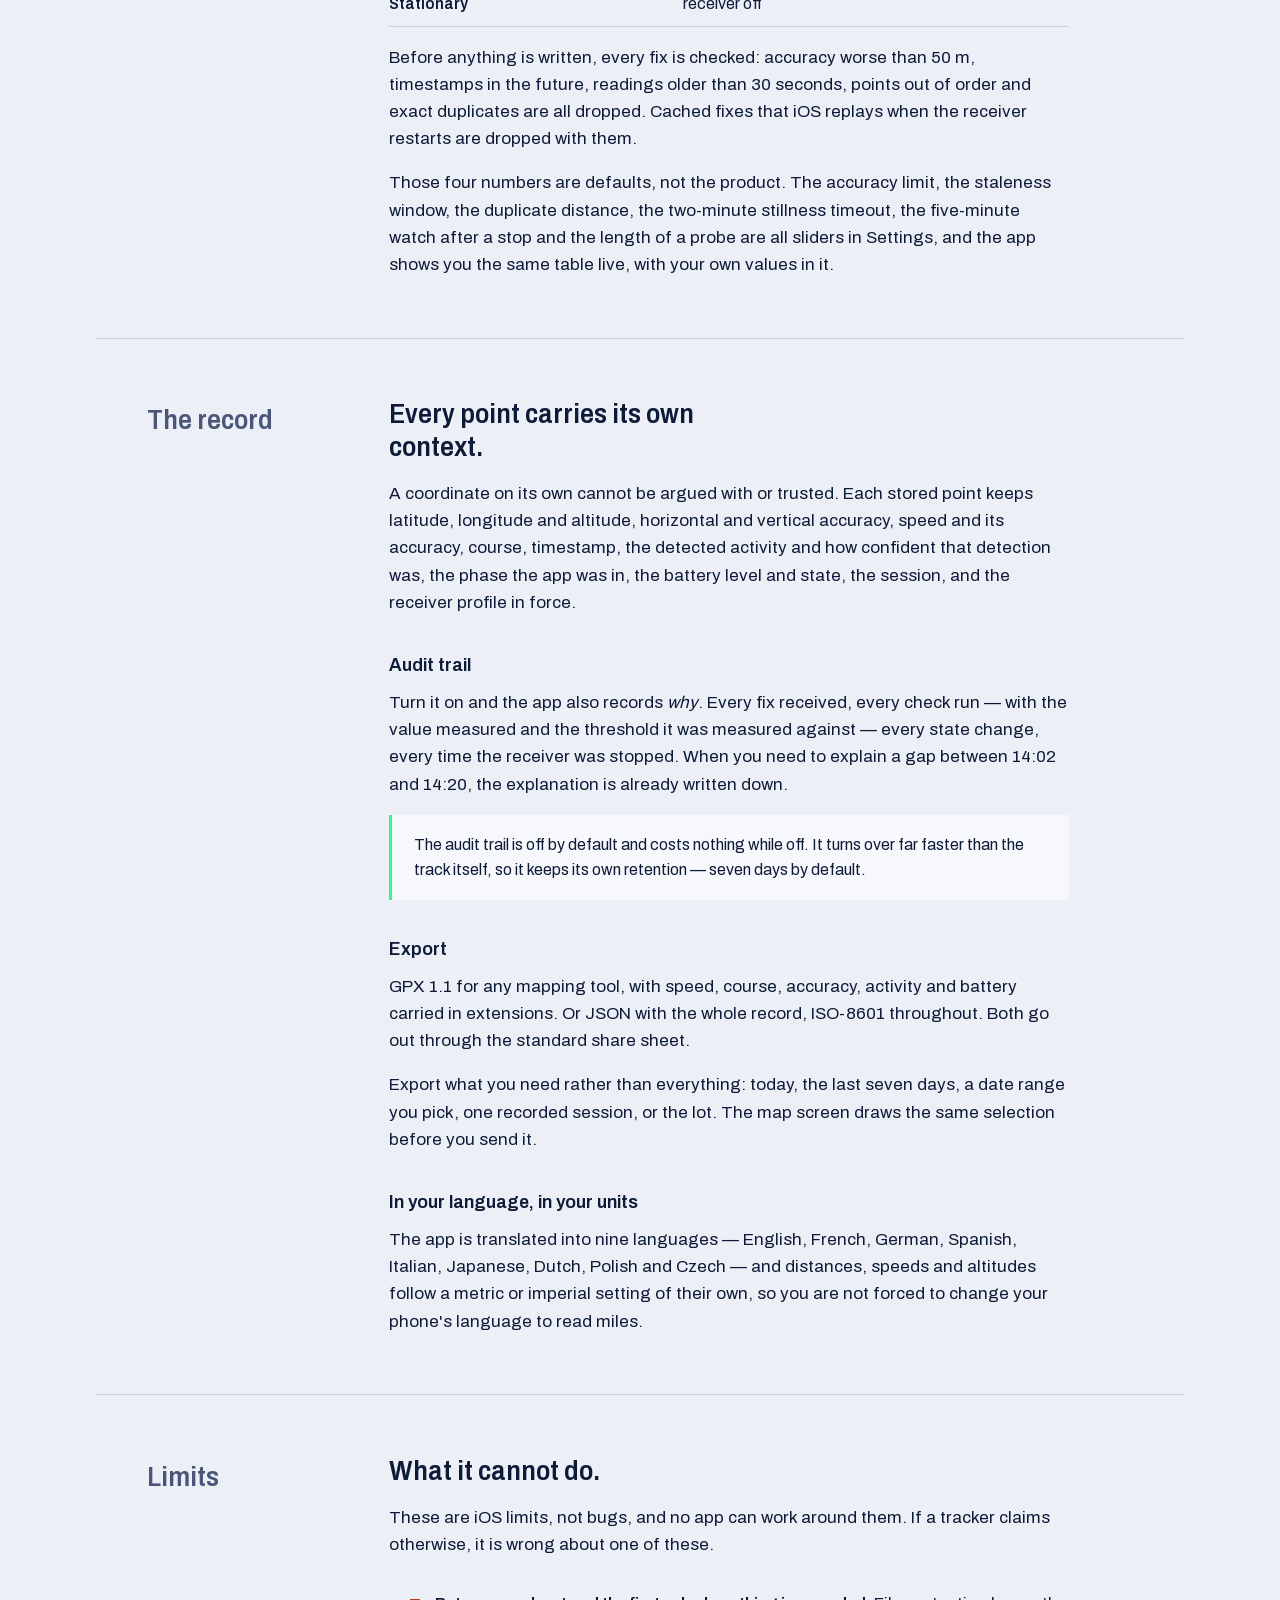
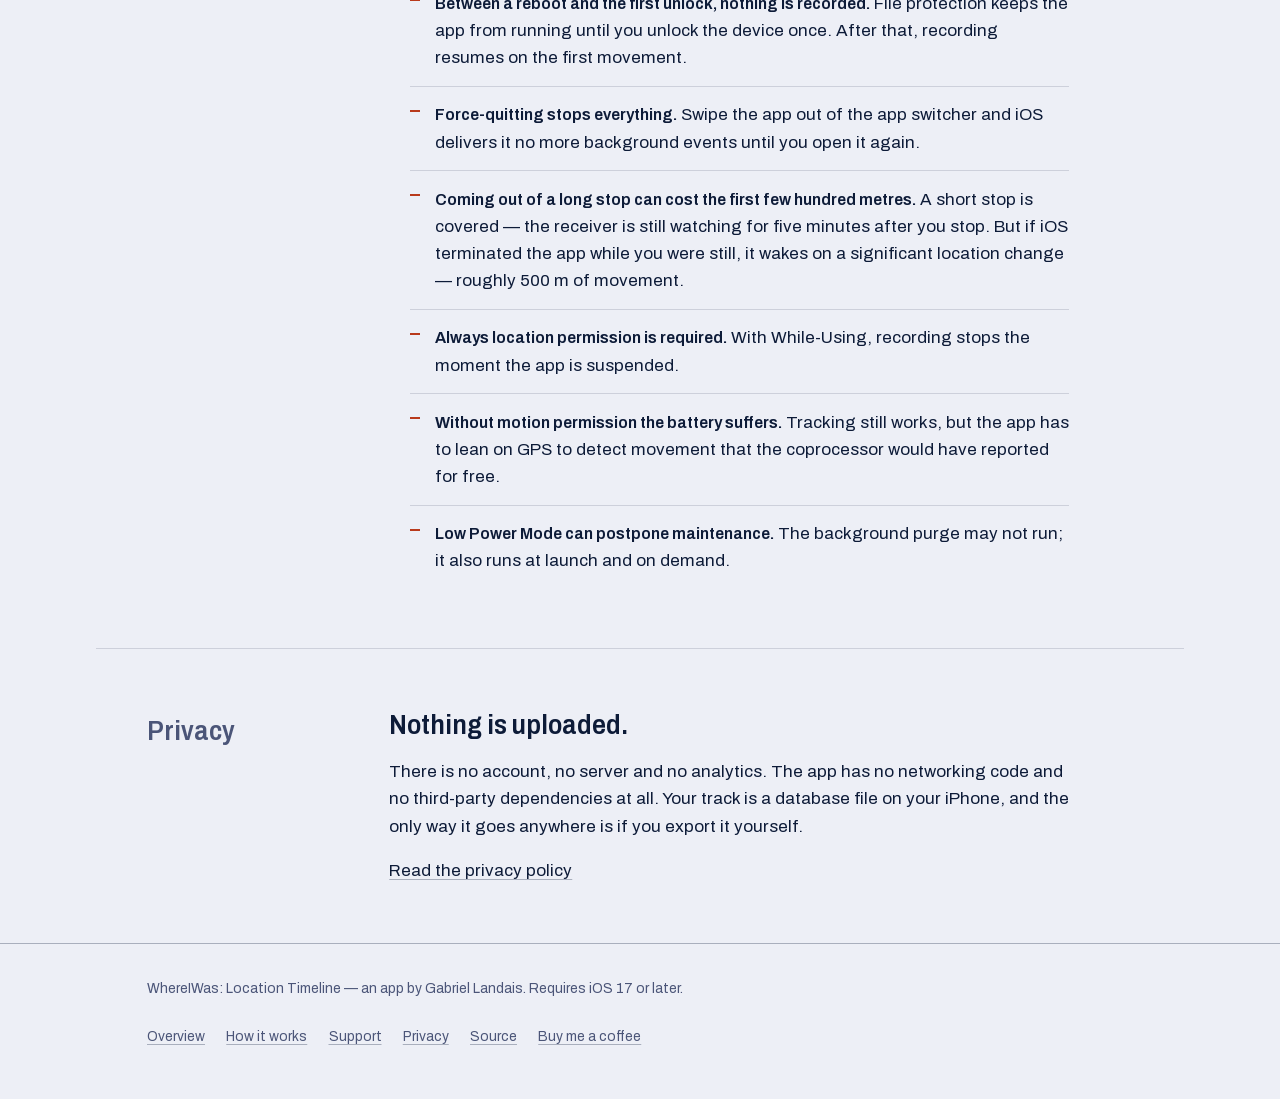
==== commit 24944b31: "Link the Ko-fi tip jar from the site Footer of the four pages plus a Tip jar entry in the Support co" ====
--- a/docs/index.html
+++ b/docs/index.html
@@ -321,6 +321,7 @@
         <a href="support/">Support</a>
         <a href="privacy/">Privacy</a>
         <a href="https://github.com/glandais/WhereIWas">Source</a>
+        <a href="https://ko-fi.com/gabylandais">Buy me a coffee</a>
       </nav>
     </div>
   </footer>
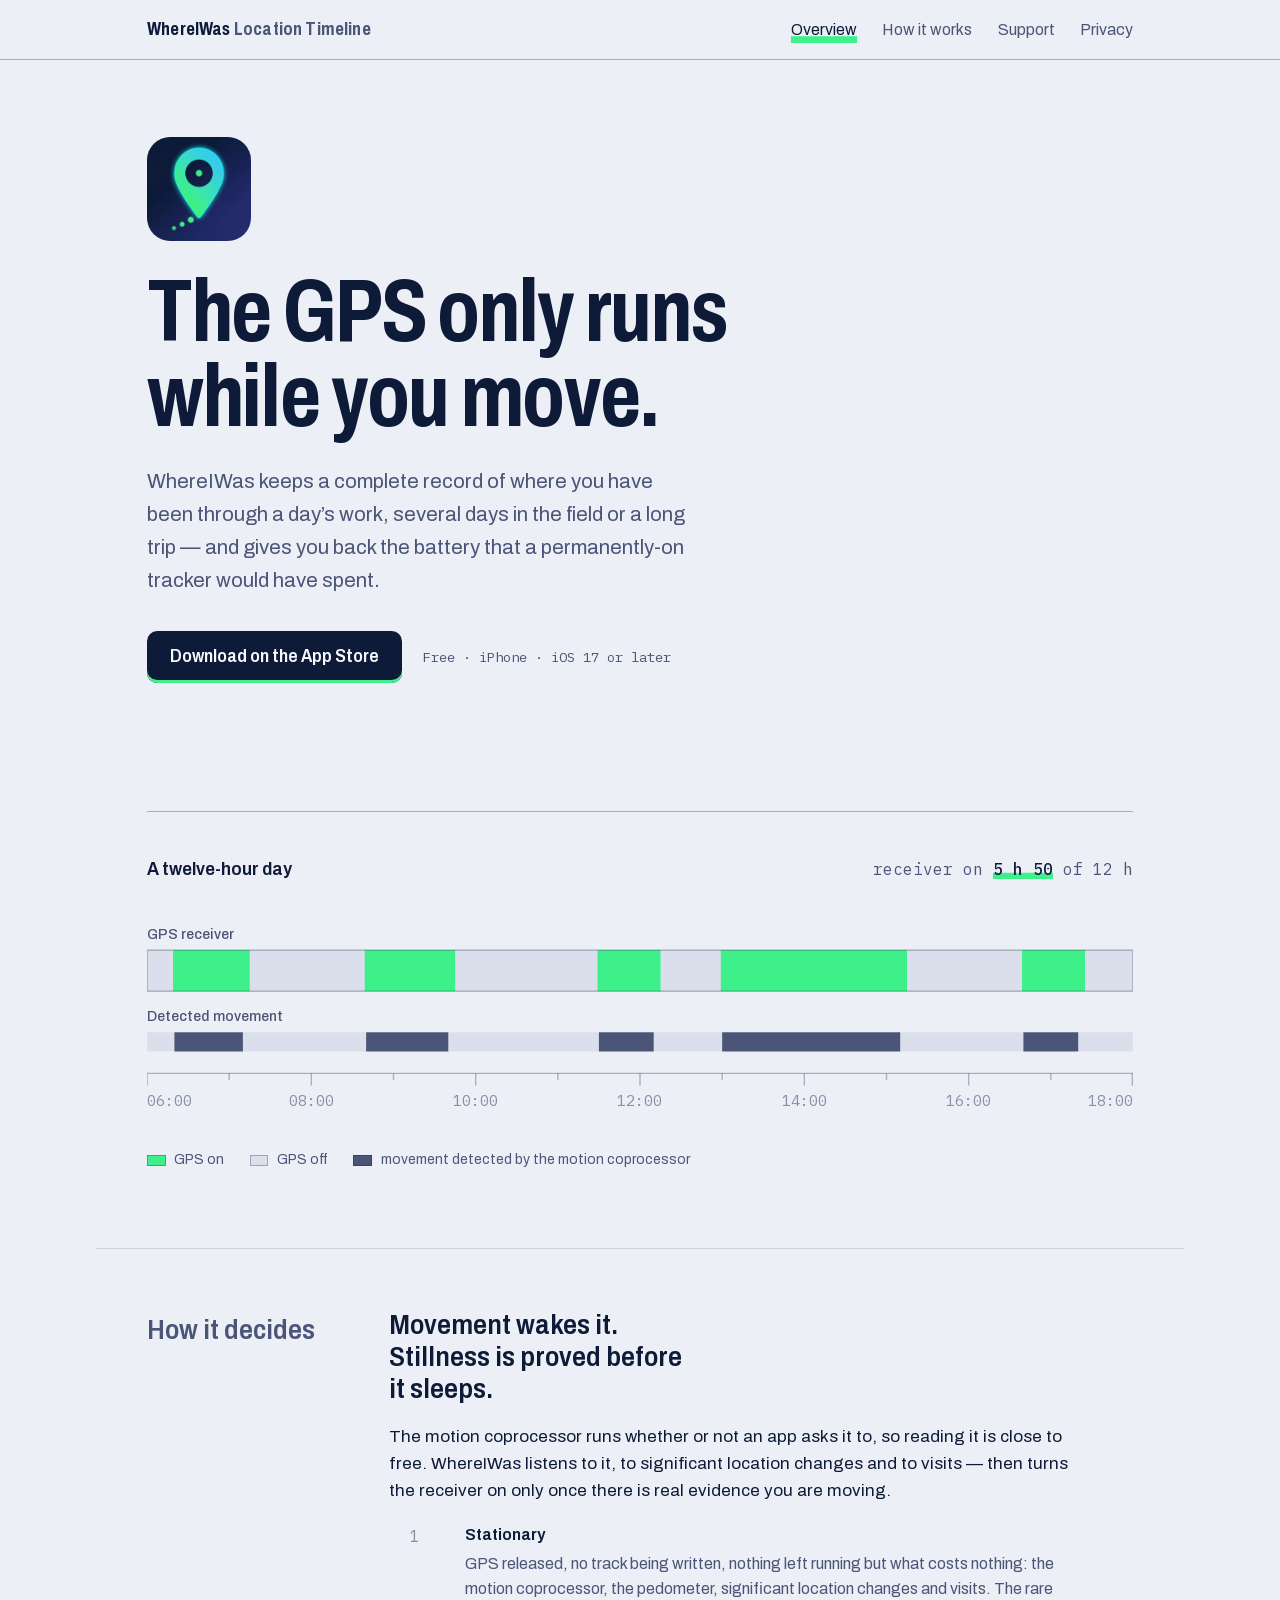
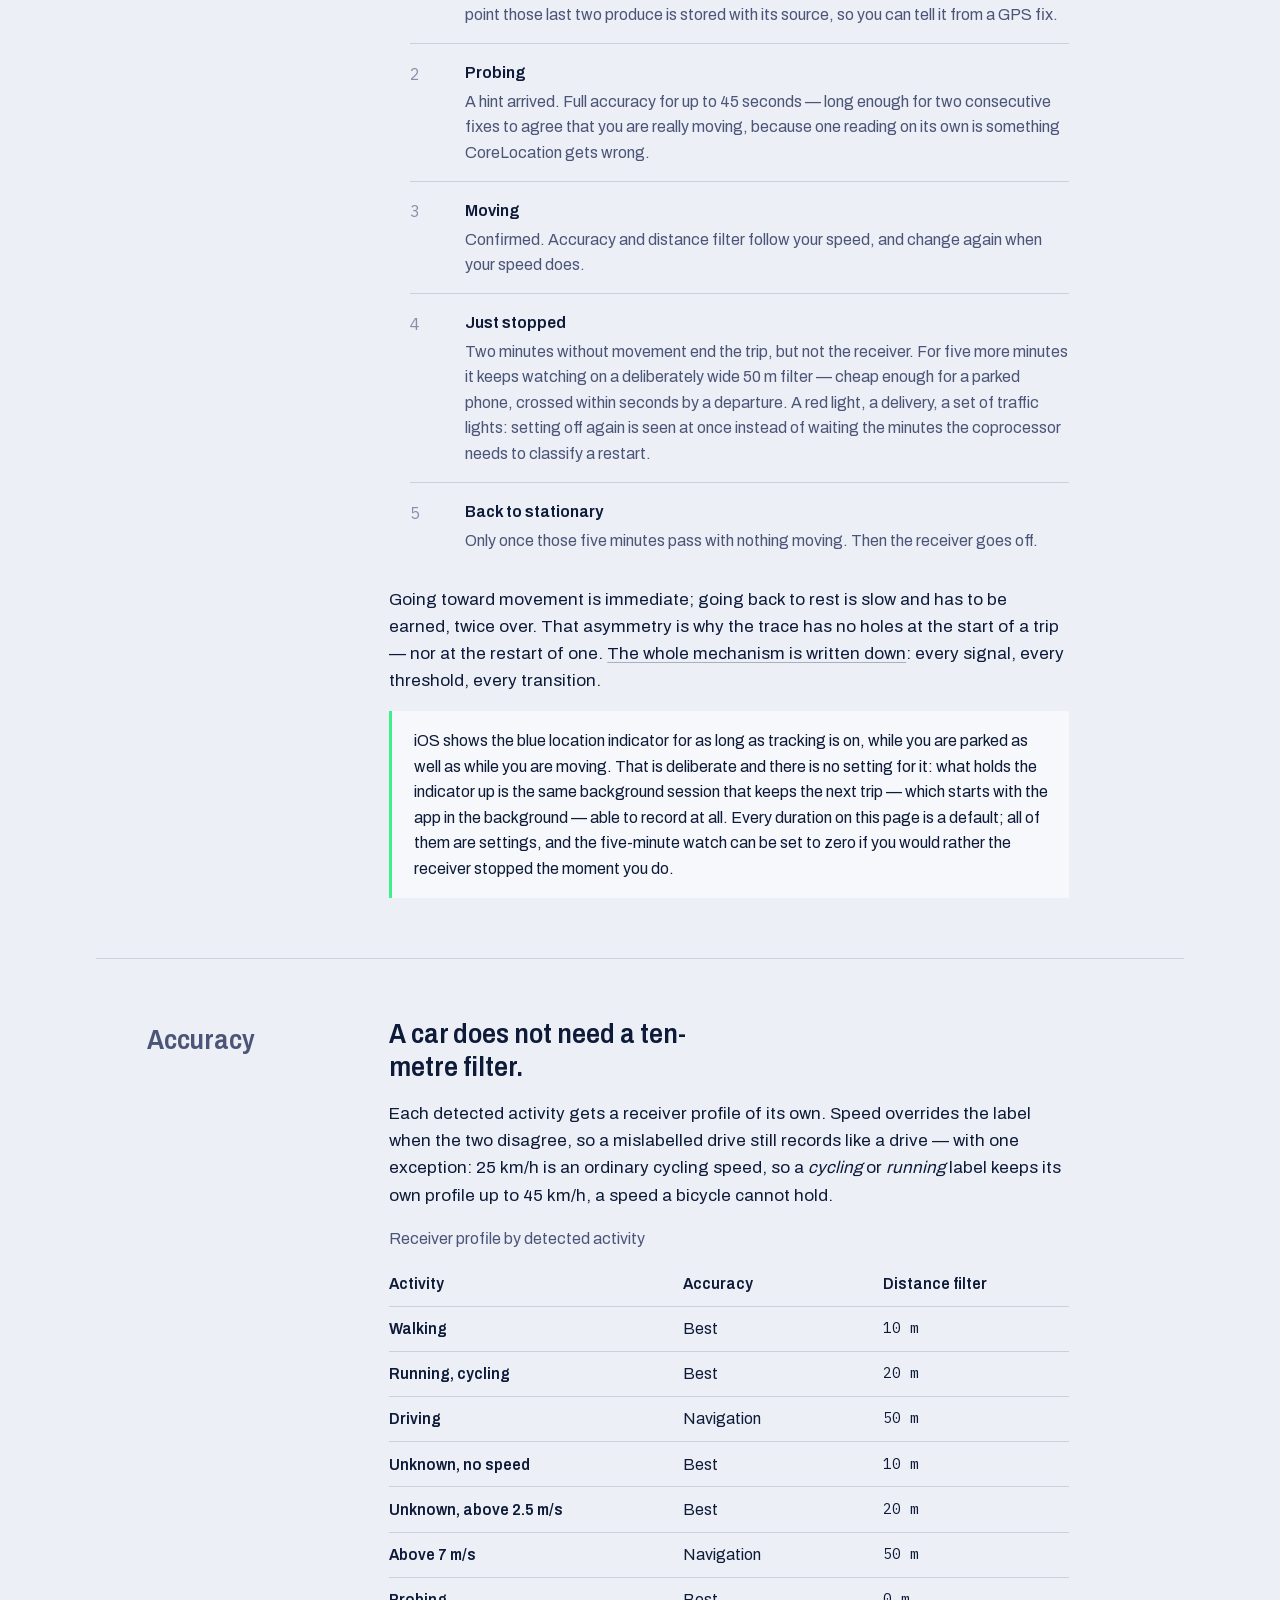
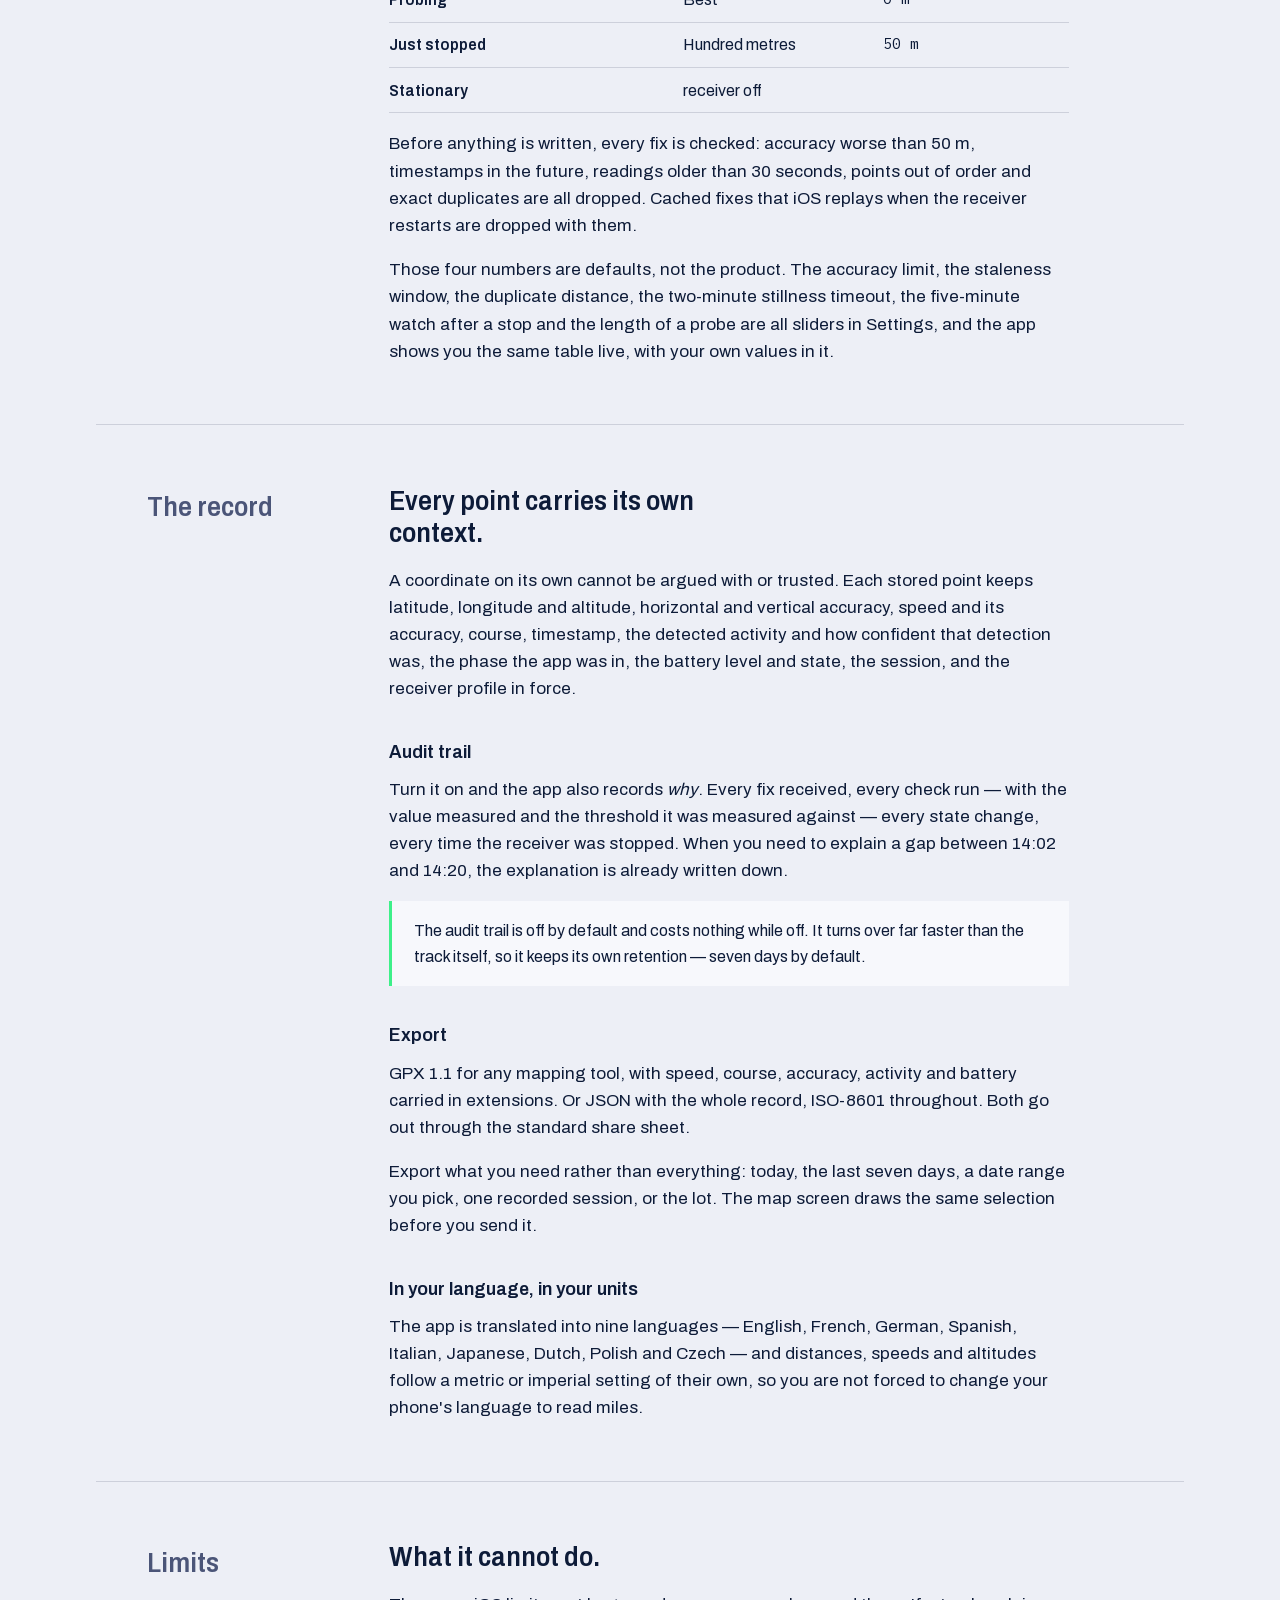
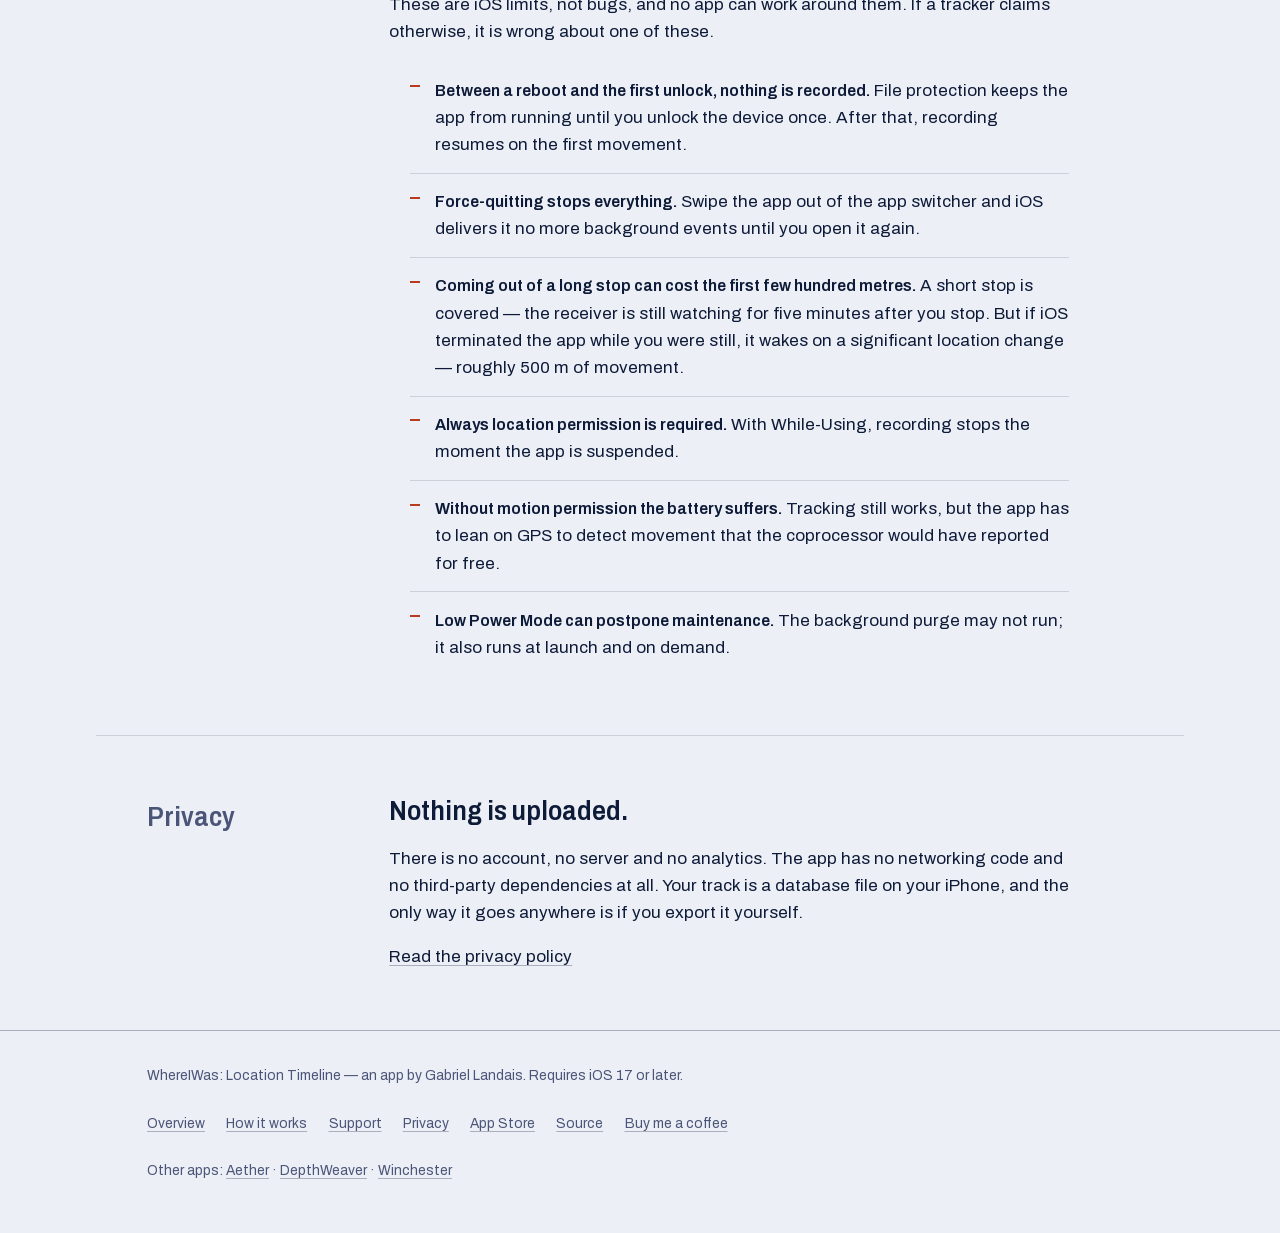
==== commit cc434aa7: "Link the app, site, GitHub and App Store together Settings > About gains site, support, source, rate" ====
--- a/docs/index.html
+++ b/docs/index.html
@@ -9,6 +9,7 @@
   <link rel="icon" type="image/png" sizes="180x180" href="assets/appicon-180.png">
   <link rel="apple-touch-icon" href="assets/appicon-180.png">
   <meta name="theme-color" content="#EDEFF6">
+  <meta name="apple-itunes-app" content="app-id=6808349924">
   <meta property="og:type" content="website">
   <meta property="og:title" content="WhereIWas: Location Timeline">
   <meta property="og:description" content="An iPhone location logger built for a day’s work in the field: the GPS receiver runs only while you actually move, the track survives termination and reboot, and every point is exportable as GPX or JSON. Nothing leaves the device.">
@@ -36,6 +37,10 @@
         WhereIWas keeps a complete record of where you have been through a
         day’s work, several days in the field or a long trip — and gives you
         back the battery that a permanently-on tracker would have spent.
+      </p>
+      <p class="hero__cta">
+        <a class="store-button" href="https://apps.apple.com/app/id6808349924">Download on the App Store</a>
+        <span class="hero__req">Free · iPhone · iOS 17 or later</span>
       </p>
     </section>
 
@@ -320,9 +325,15 @@
         <a href="./how-it-works/">How it works</a>
         <a href="support/">Support</a>
         <a href="privacy/">Privacy</a>
+        <a href="https://apps.apple.com/app/id6808349924">App Store</a>
         <a href="https://github.com/glandais/WhereIWas">Source</a>
         <a href="https://ko-fi.com/gabylandais">Buy me a coffee</a>
       </nav>
+      <p class="footer__apps">Other apps:
+        <a href="https://glandais.github.io/aether/">Aether</a> ·
+        <a href="https://glandais.github.io/DepthWeaver/">DepthWeaver</a> ·
+        <a href="https://glandais.github.io/winchester/">Winchester</a>
+      </p>
     </div>
   </footer>
 </body>
--- a/docs/assets/style.css
+++ b/docs/assets/style.css
@@ -204,6 +204,36 @@
   margin: 0;
 }
 
+.hero .hero__cta {
+  display: flex;
+  align-items: center;
+  flex-wrap: wrap;
+  gap: 0.75rem 1.25rem;
+  max-width: none;
+  margin-top: 2rem;
+}
+
+/* The site's own button, not Apple's badge artwork. */
+.store-button {
+  display: inline-block;
+  padding: 0.7rem 1.35rem;
+  background: var(--ink);
+  color: var(--paper-lift);
+  font-size: var(--fs-body);
+  font-variation-settings: 'wdth' 88, 'wght' 600;
+  text-decoration: none;
+  border-radius: 0.6rem;
+  box-shadow: inset 0 -3px 0 var(--accent);
+}
+.store-button:hover { background: #1A2A4E; }
+.store-button:focus-visible { outline: 2px solid var(--accent-2); outline-offset: 3px; }
+
+.hero__req {
+  font-family: var(--font-mono);
+  font-size: var(--fs-tiny);
+  color: var(--ink-mid);
+}
+
 /* ---------- shift diagram ---------- */
 
 .shift {
@@ -506,7 +536,9 @@
   flex-wrap: wrap;
 }
 
-.footer nav { display: flex; gap: 1.25rem; }
+.footer nav { display: flex; gap: 0.5rem 1.25rem; flex-wrap: wrap; }
+
+.footer__apps { flex-basis: 100%; margin: 0; }
 
 /* ---------- diagrams ---------- */
 
@@ -601,6 +633,6 @@
 }
 
 @media print {
-  .masthead, .footer nav { display: none; }
+  .masthead, .footer nav, .footer__apps, .hero__cta { display: none; }
   html { background: #fff; font-size: 11pt; }
 }
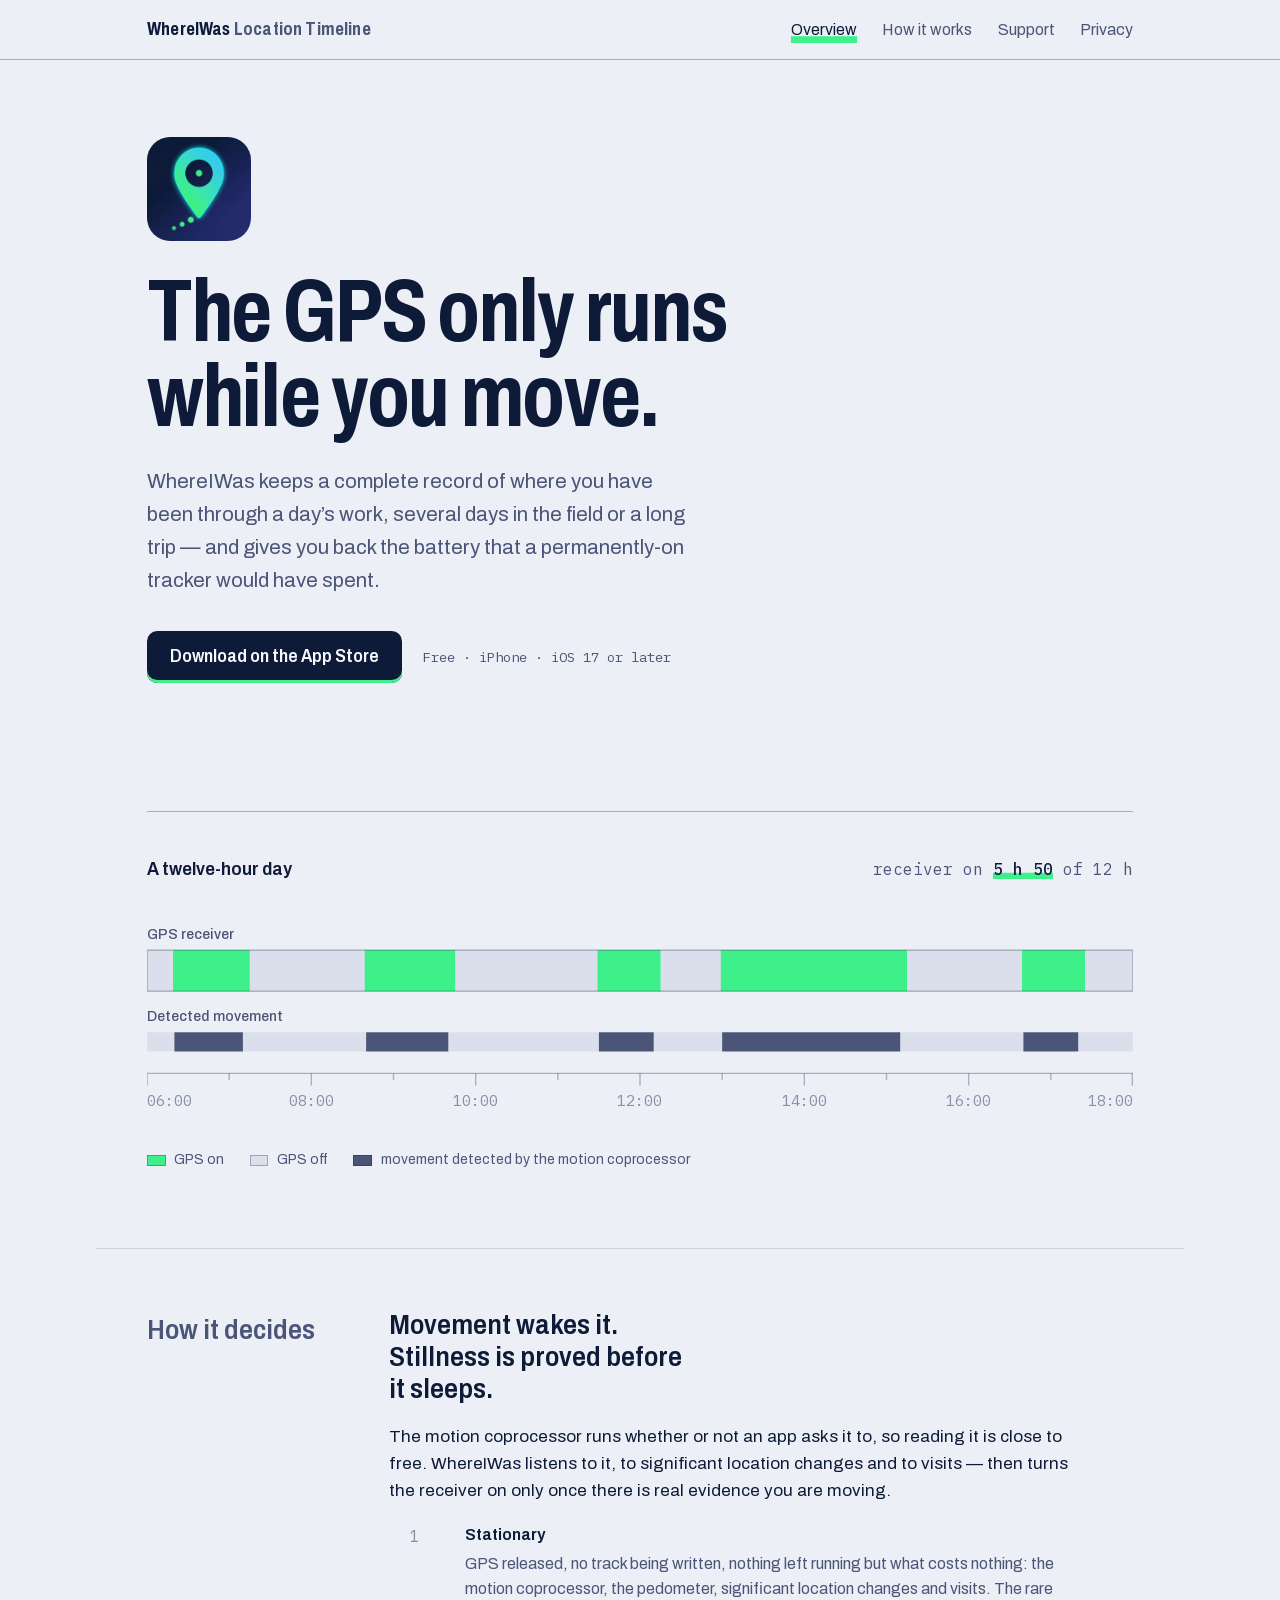
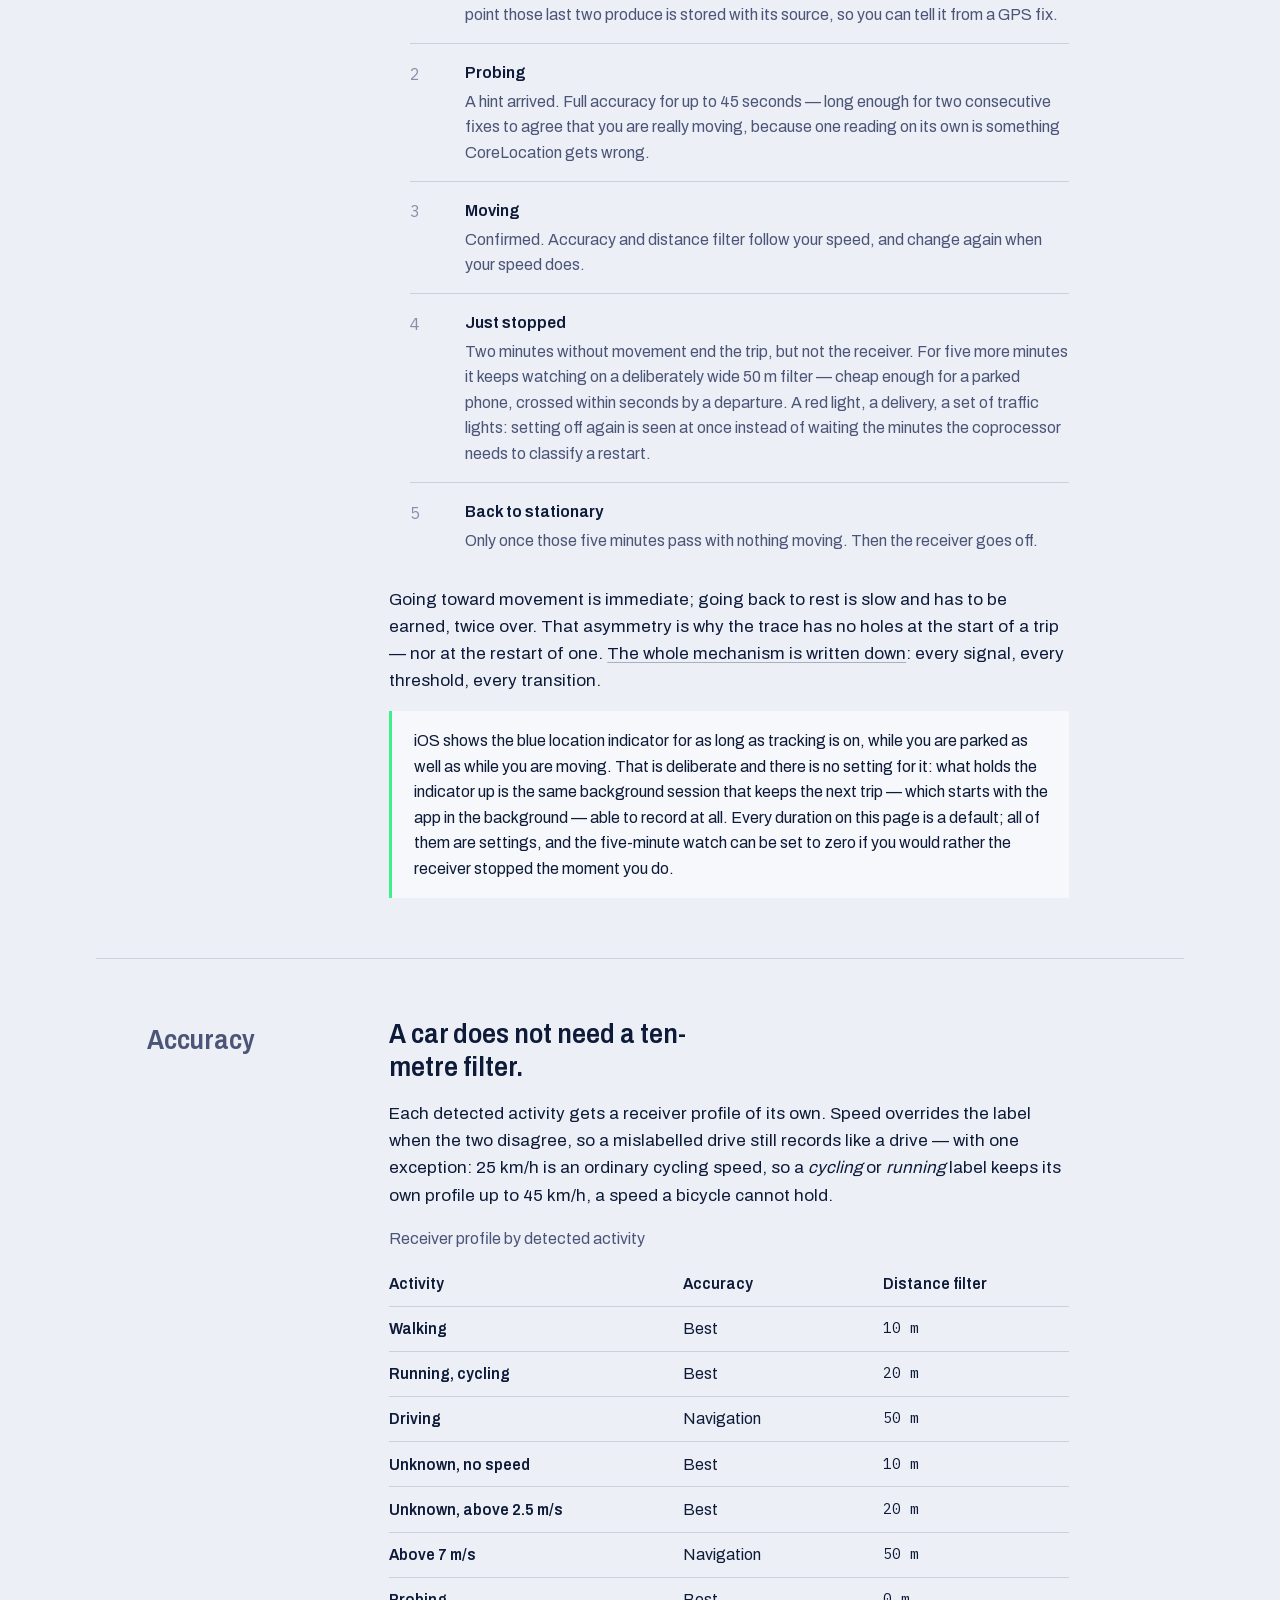
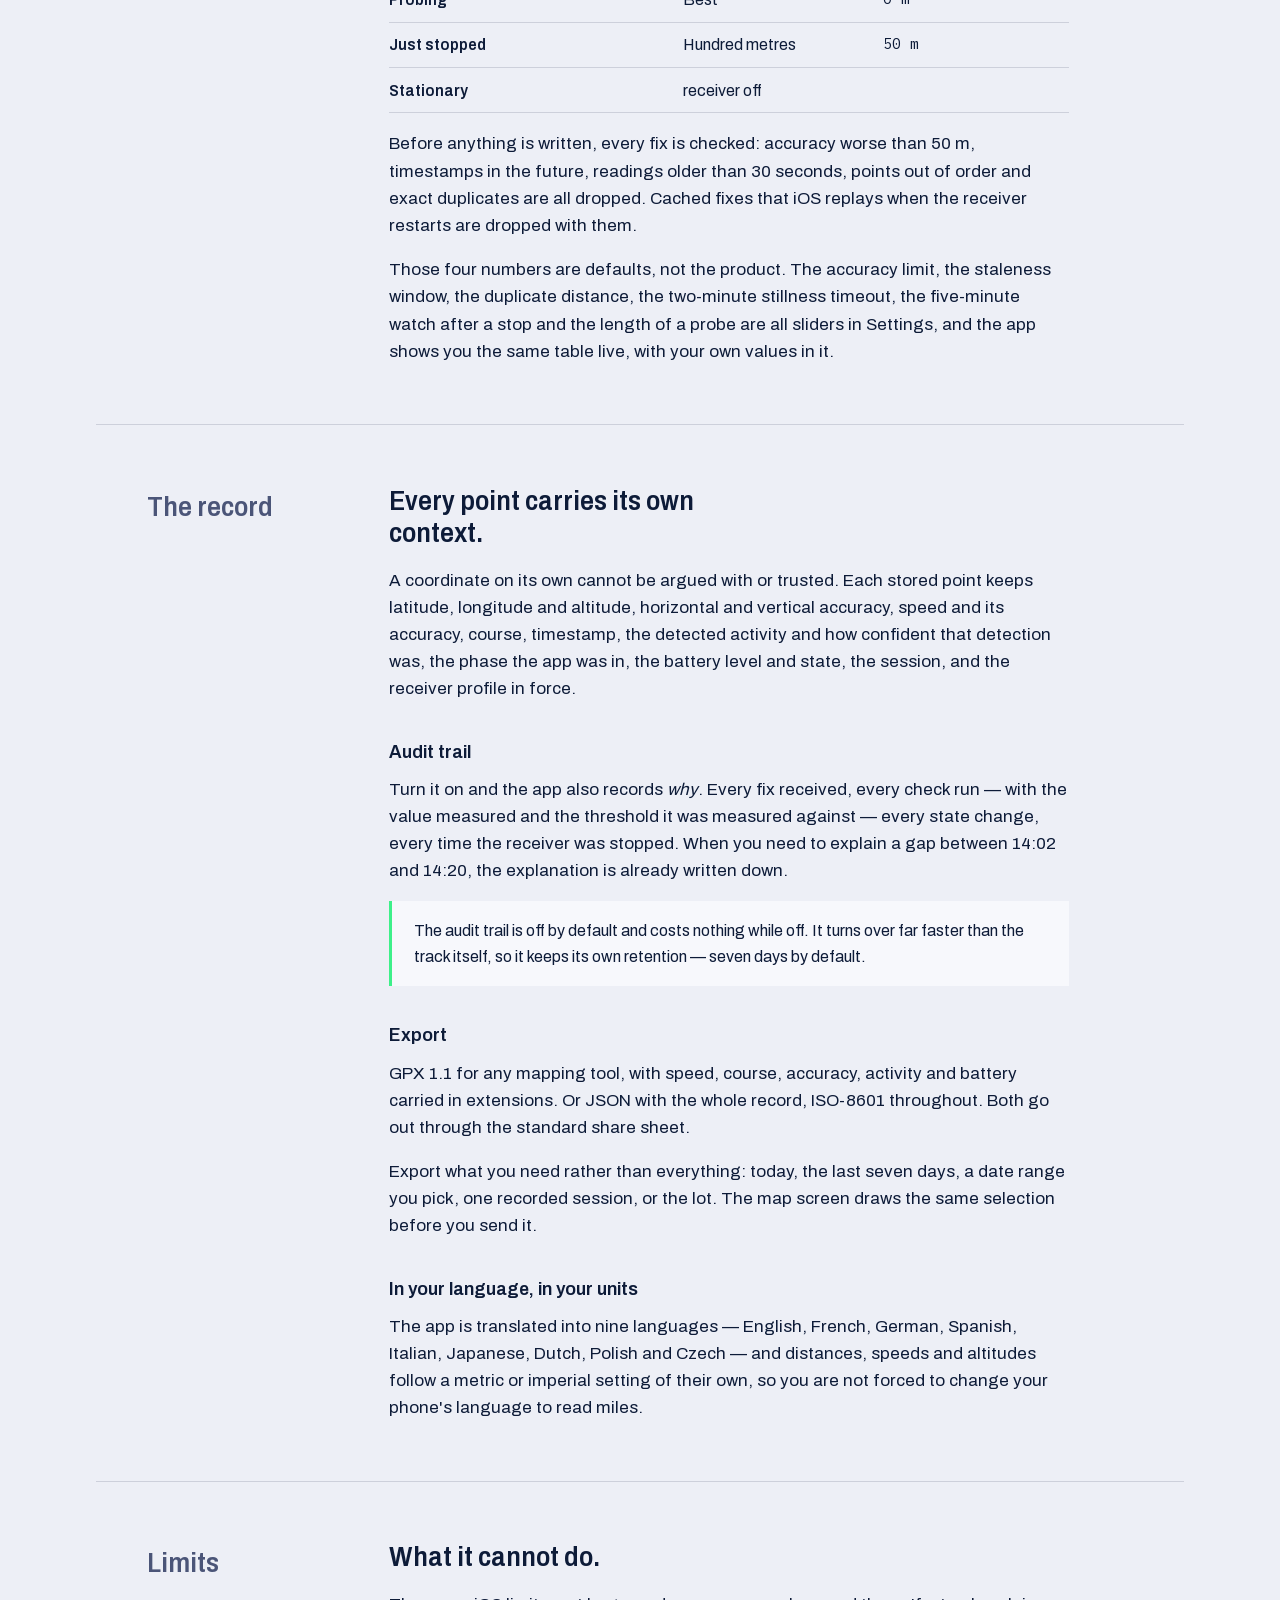
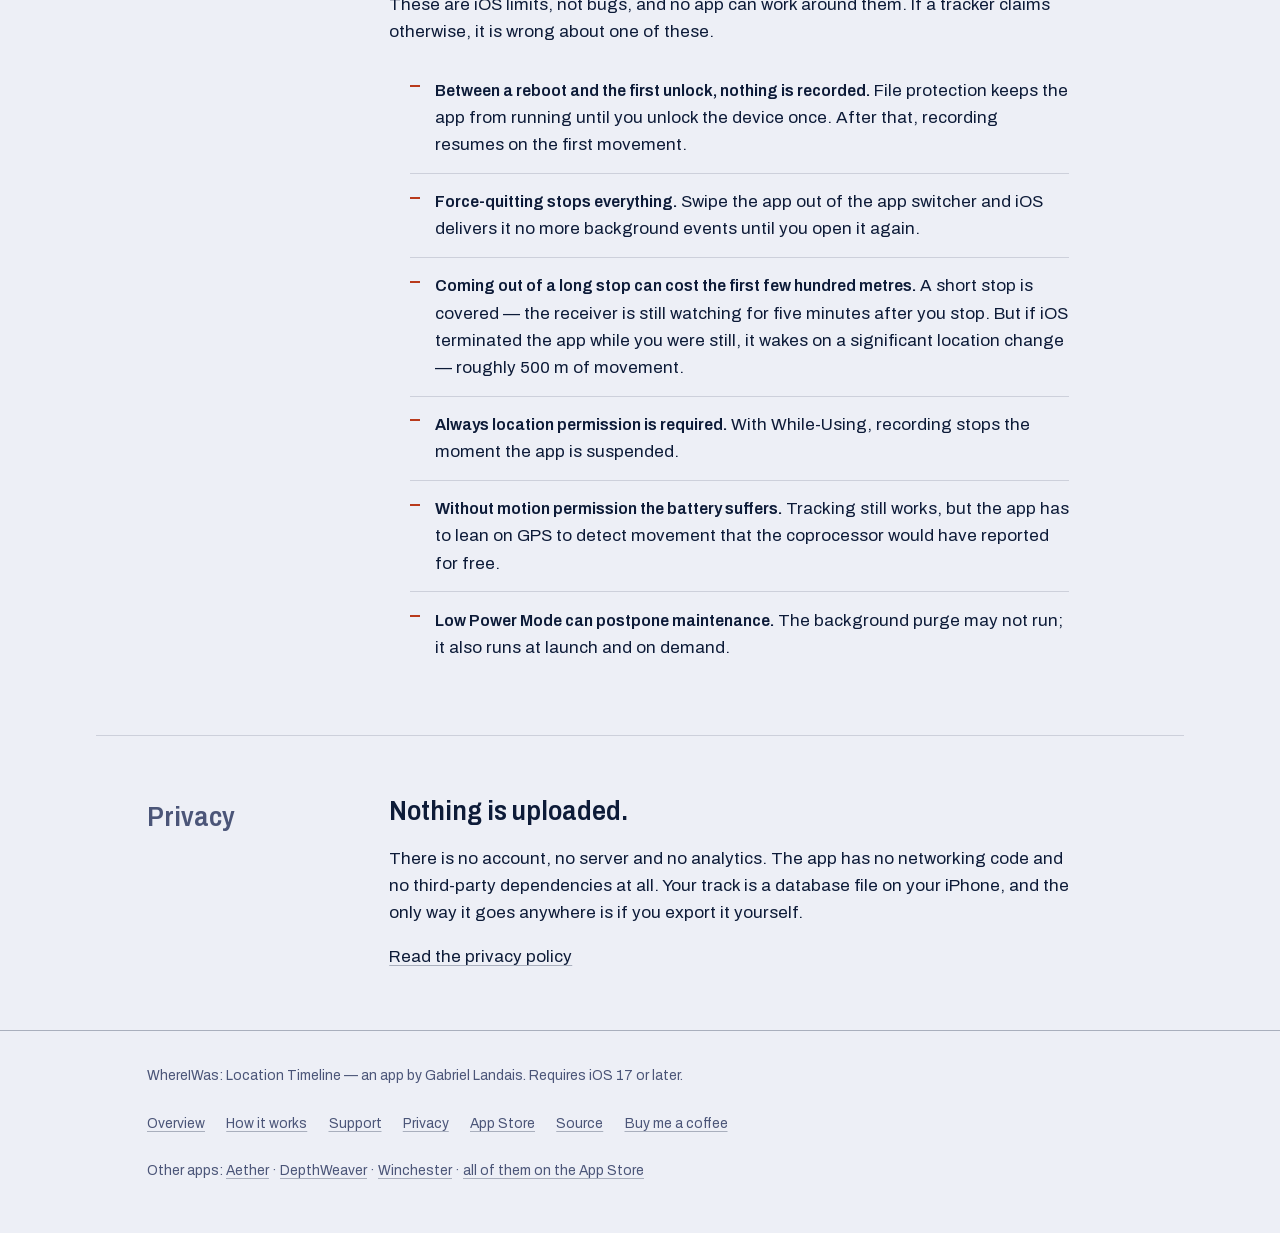
==== commit 0d8b410f: "Link the developer App Store page from the site footer Co-Authored-By: Claude Opus 5 (1M context) <n" ====
--- a/docs/index.html
+++ b/docs/index.html
@@ -332,7 +332,8 @@
       <p class="footer__apps">Other apps:
         <a href="https://glandais.github.io/aether/">Aether</a> ·
         <a href="https://glandais.github.io/DepthWeaver/">DepthWeaver</a> ·
-        <a href="https://glandais.github.io/winchester/">Winchester</a>
+        <a href="https://glandais.github.io/winchester/">Winchester</a> ·
+        <a href="https://apps.apple.com/developer/id1891310404">all of them on the App Store</a>
       </p>
     </div>
   </footer>
